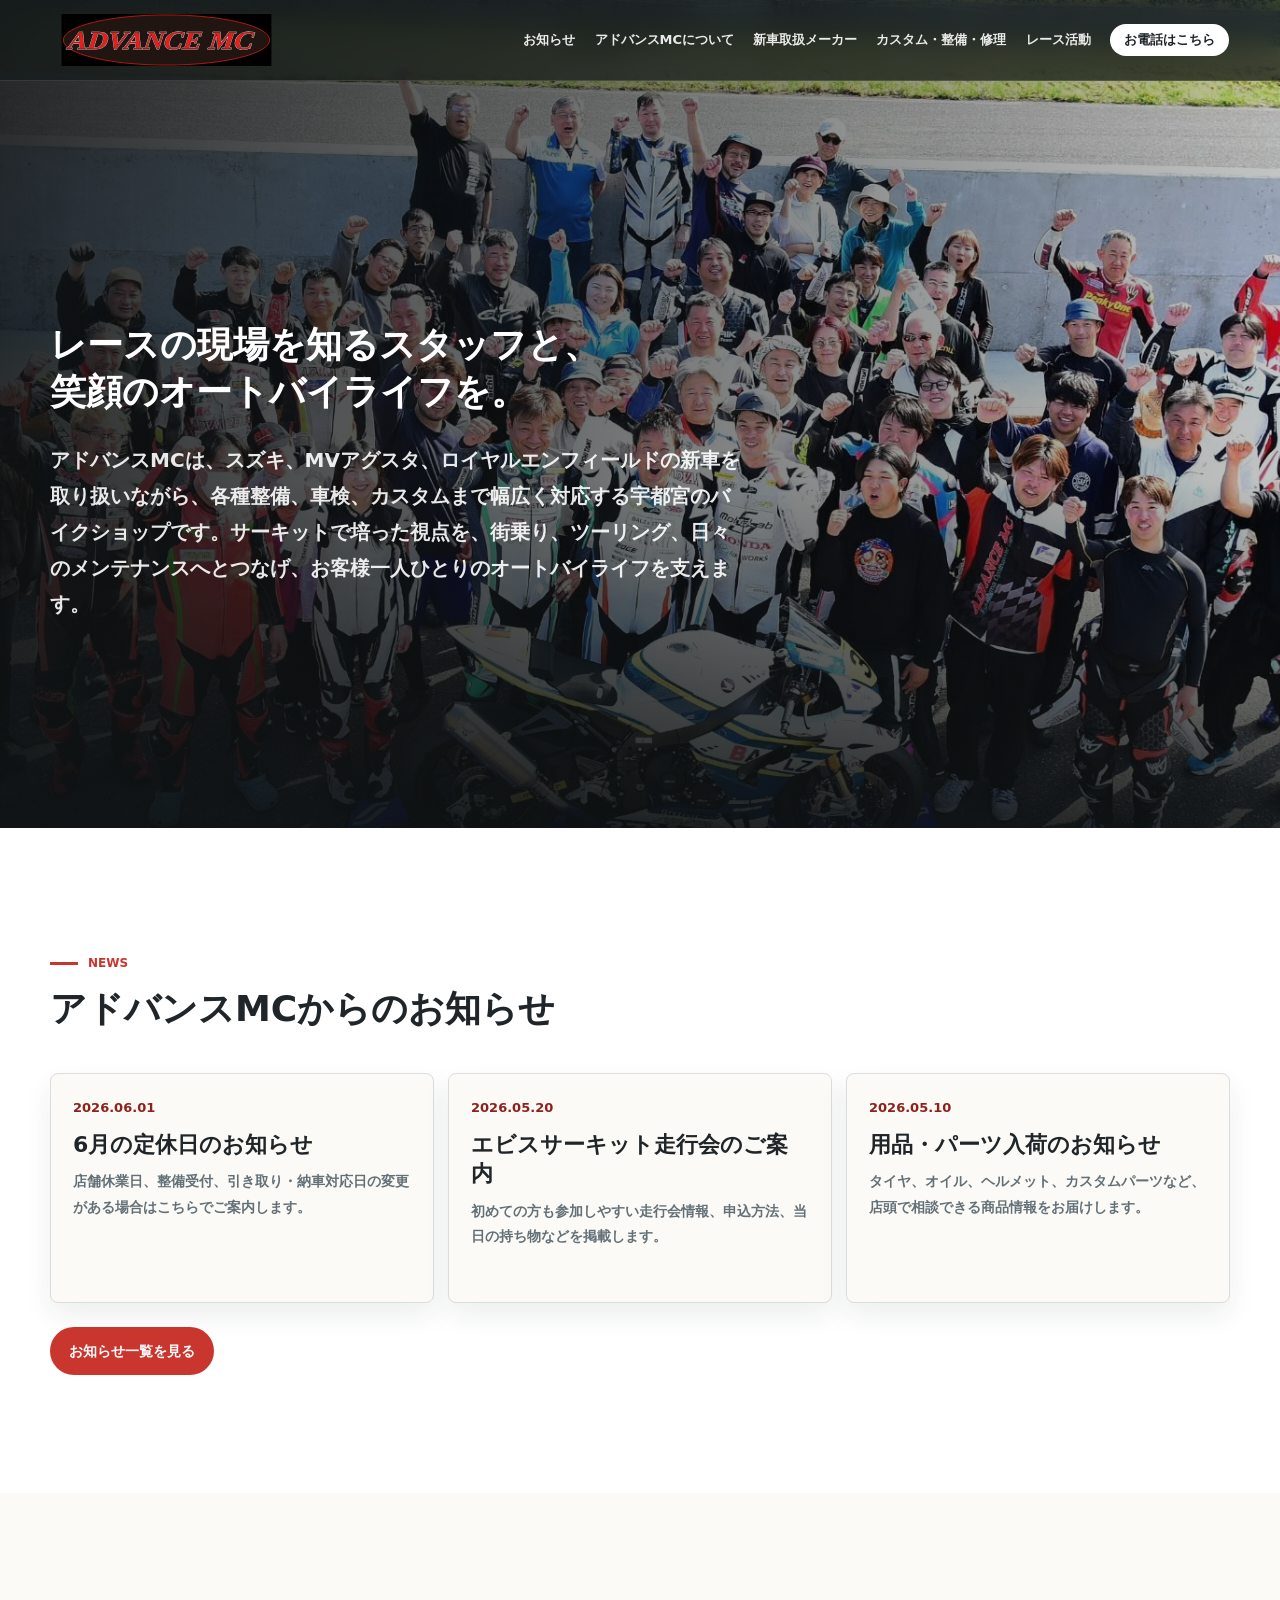
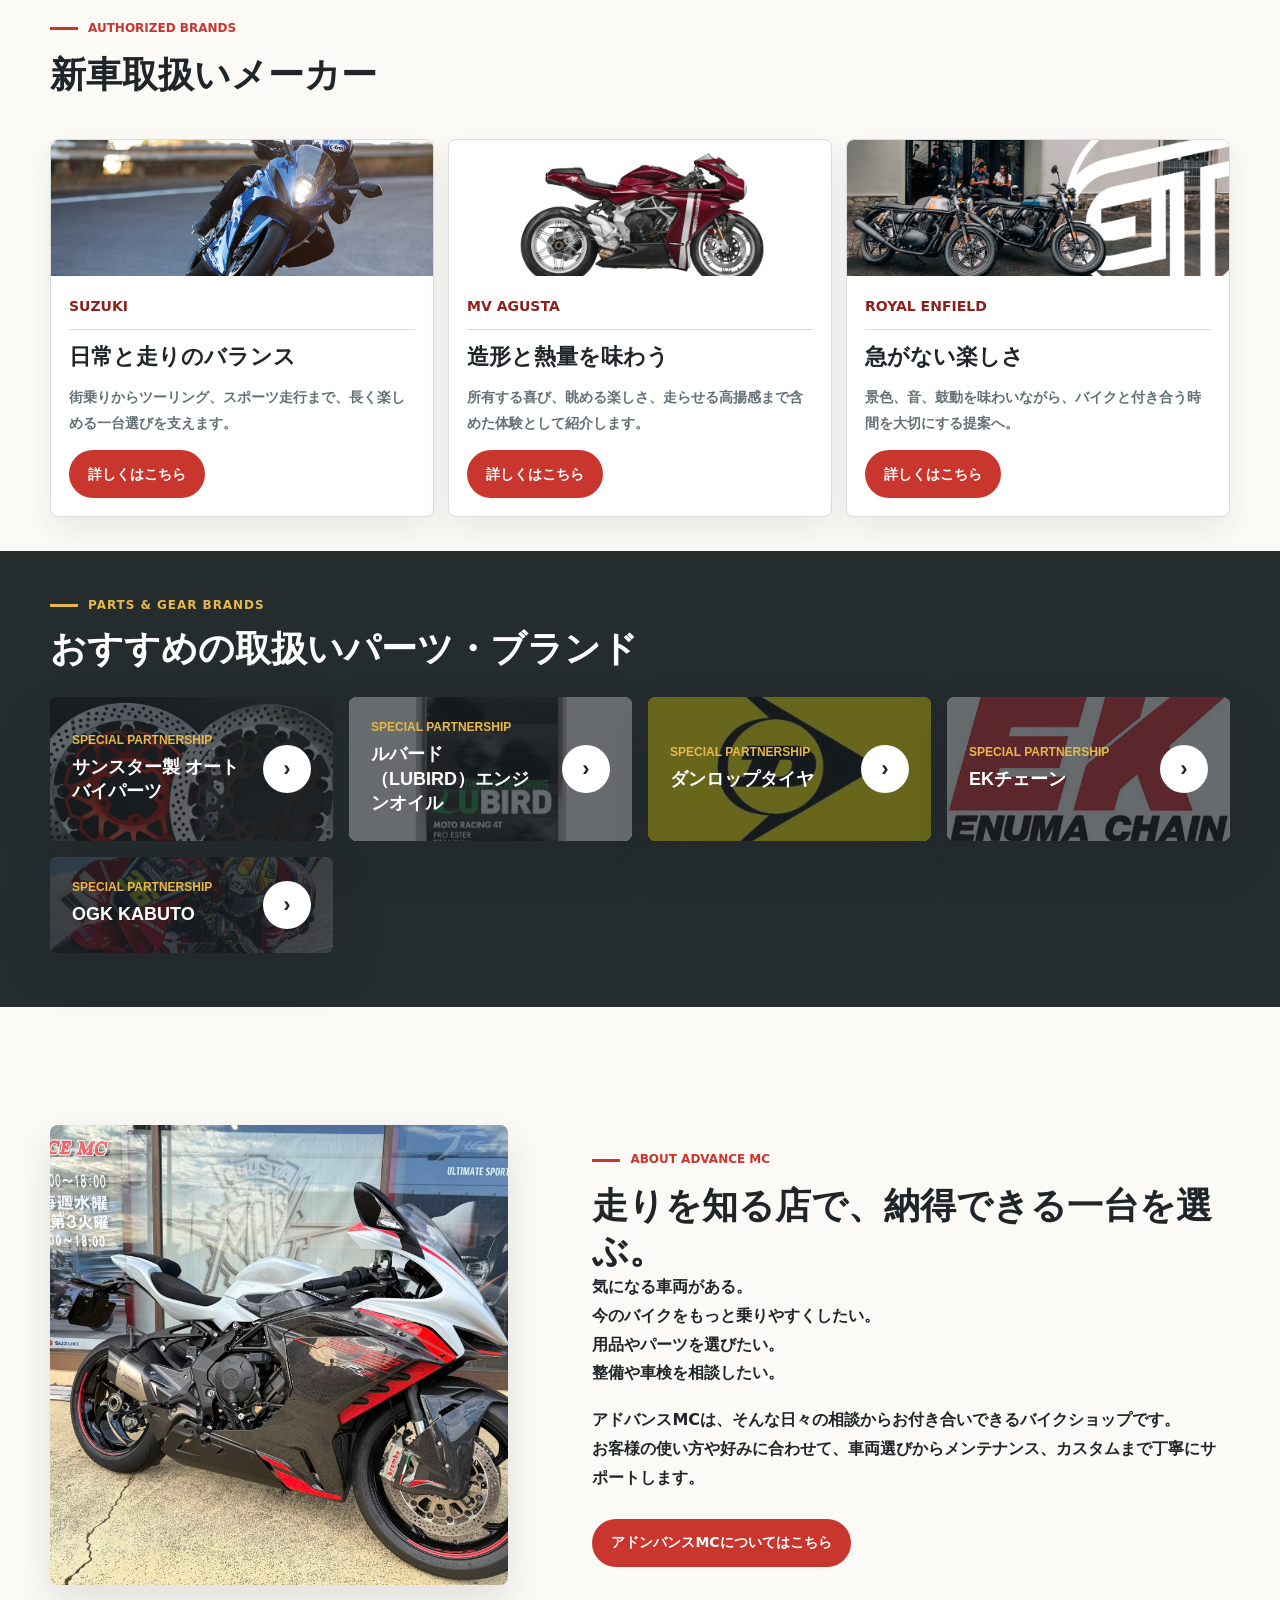
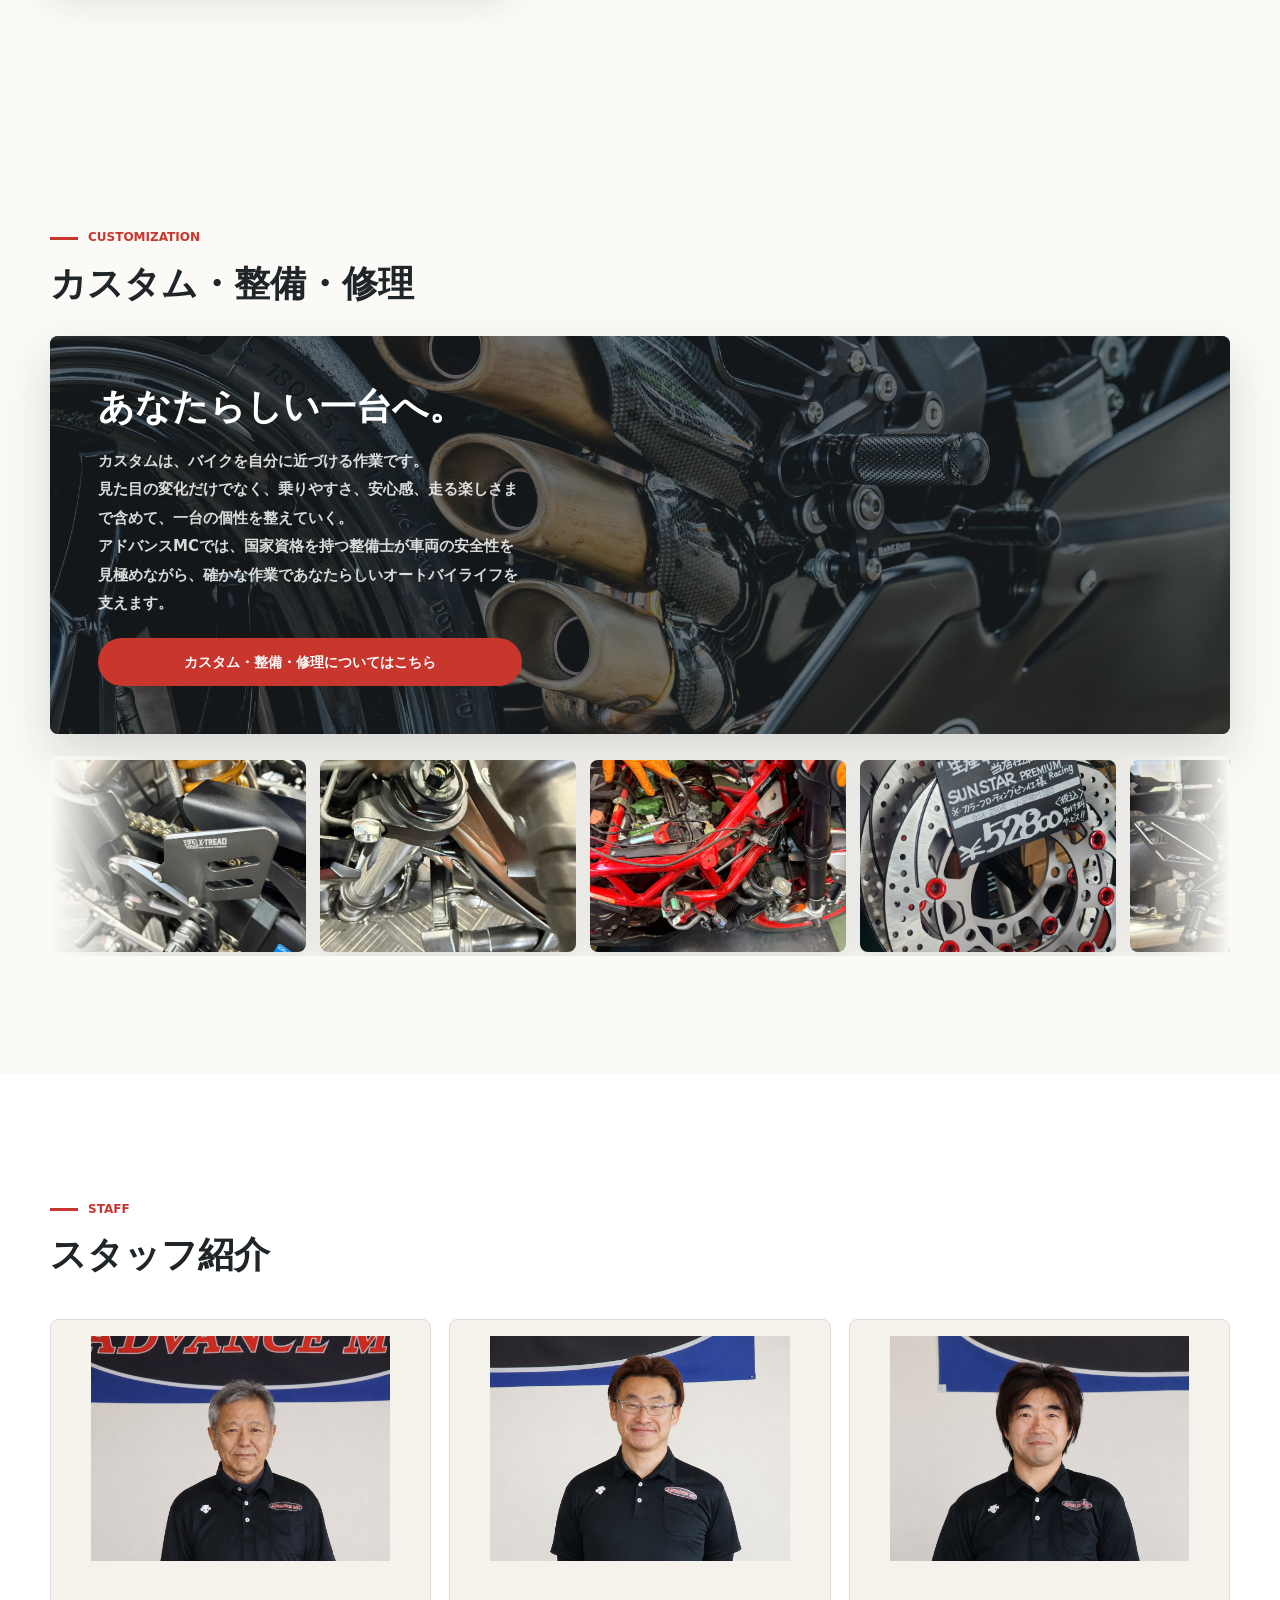
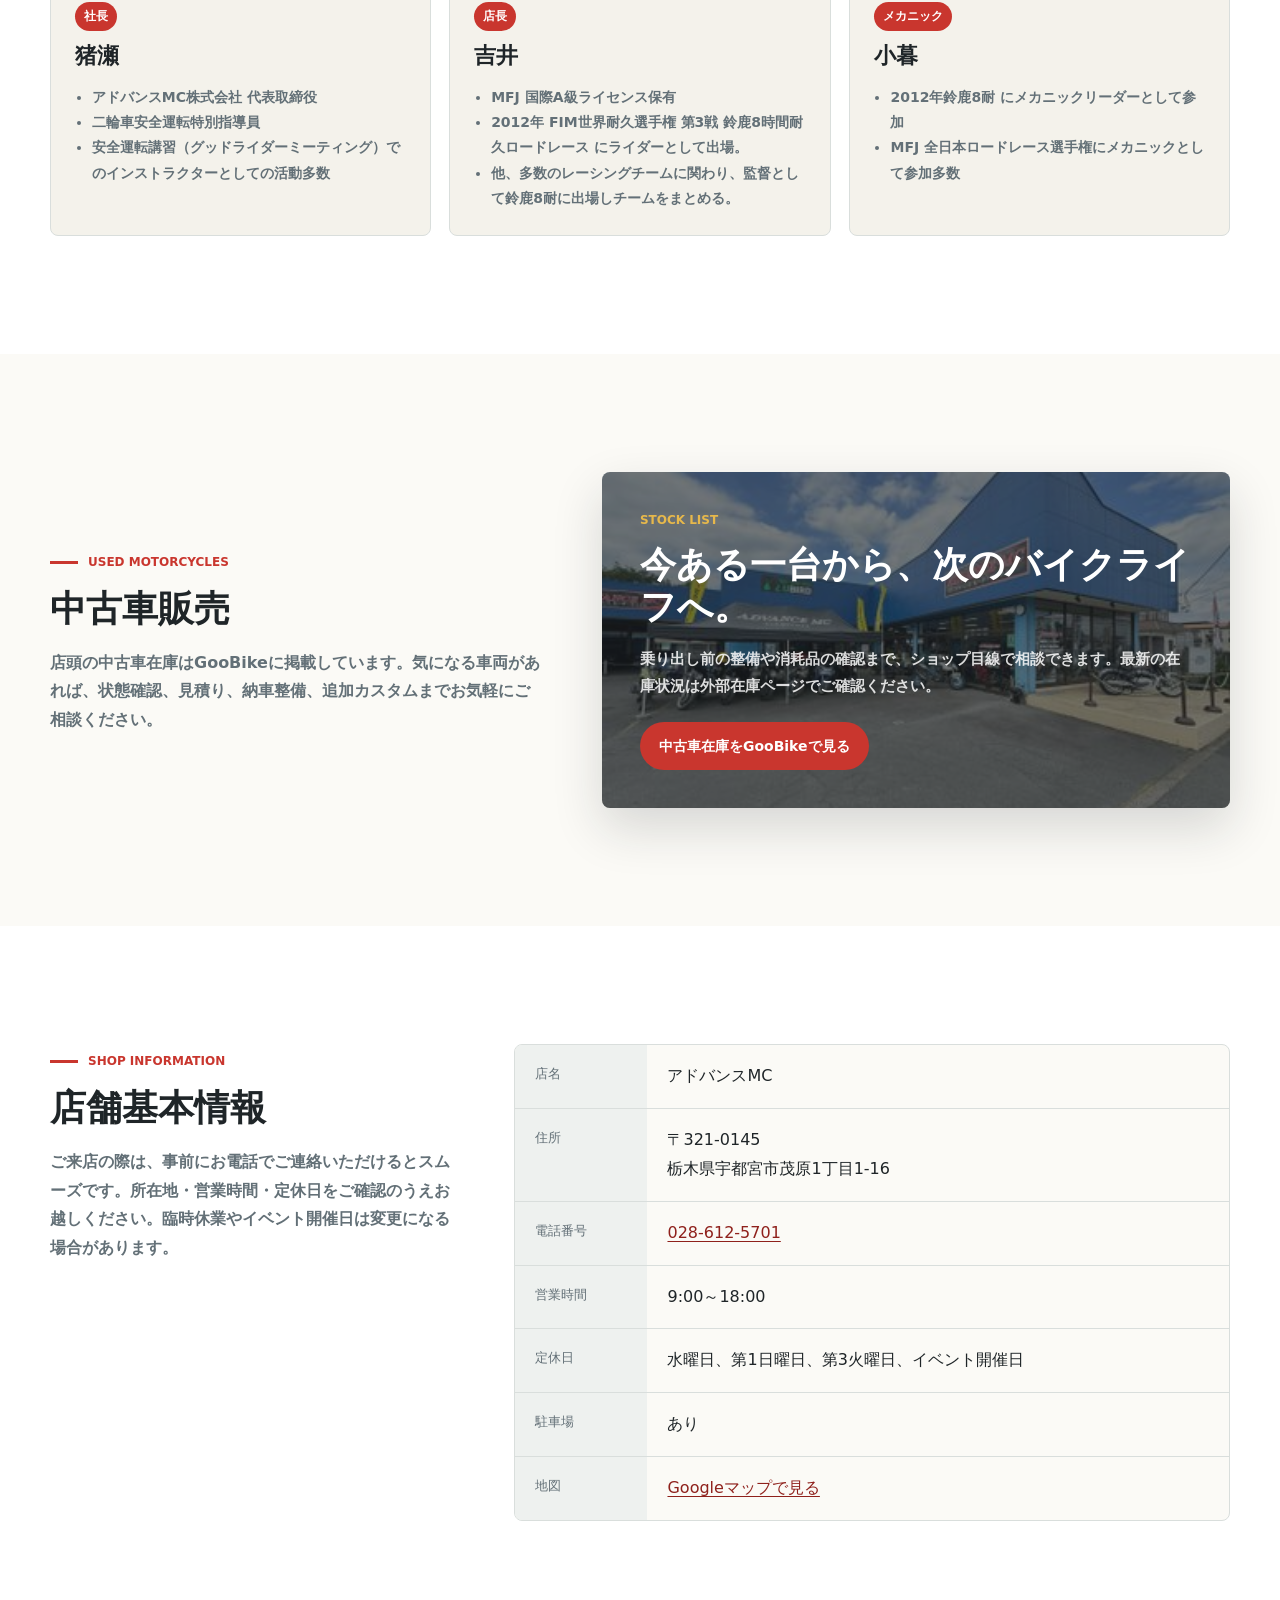
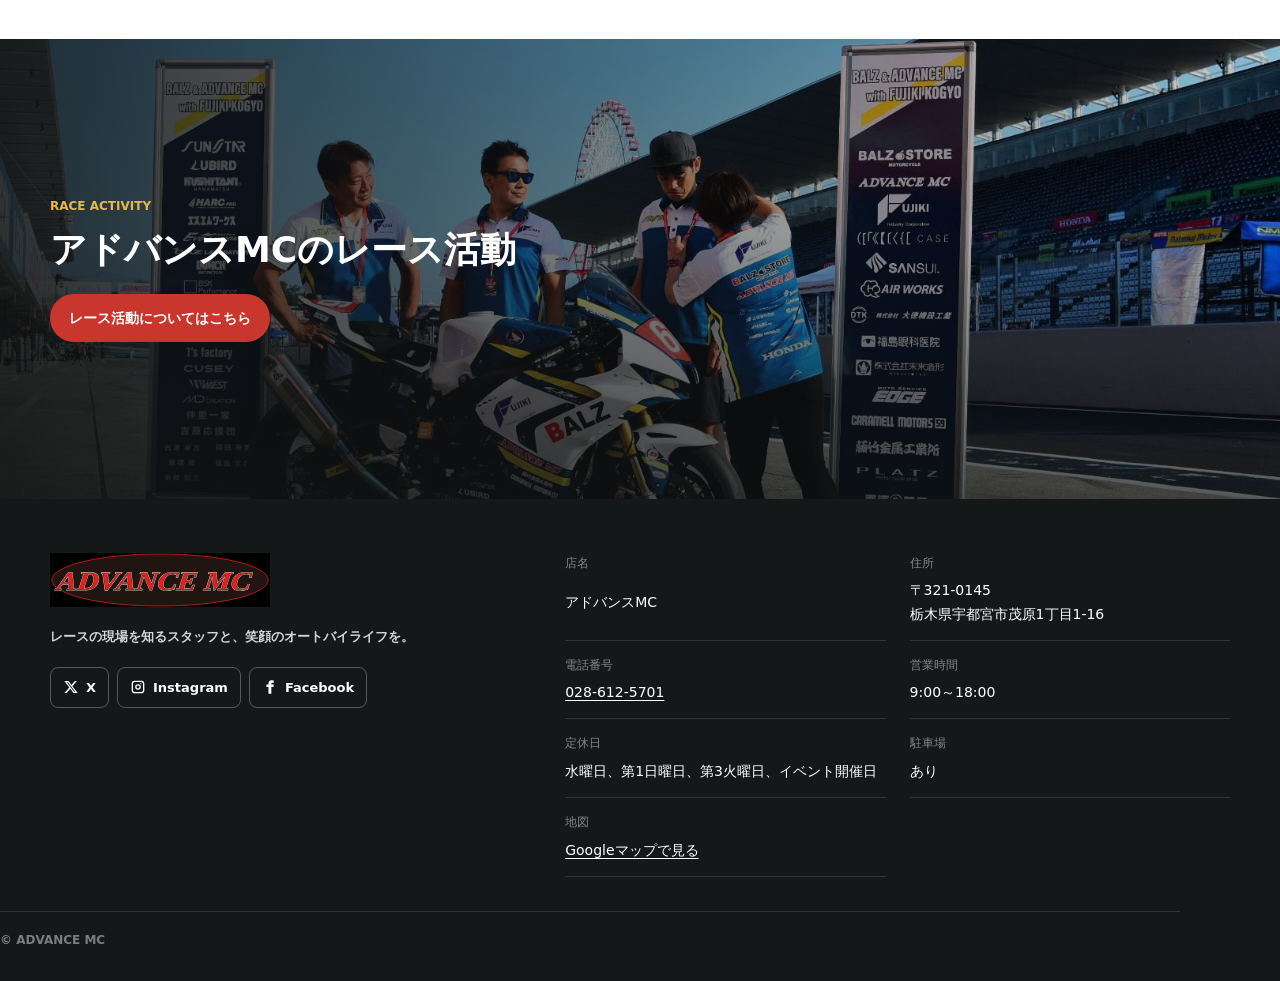
==== index.html @ 2b284400 "Link partner buttons to official sites" ====
<!doctype html>
<html lang="ja">
<head>
  <meta charset="utf-8">
  <meta name="viewport" content="width=device-width, initial-scale=1">
  <title>アドバンスMC | レースの現場を知るスタッフと、笑顔のオートバイライフを。</title>
  <meta name="description" content="栃木県宇都宮市のバイクショップ、アドバンスMCのトップページデザイン案。レース経験を日常のバイクライフへつなげる、相談しやすい地域のショップです。">
  <link rel="icon" href="data:image/svg+xml,%3Csvg xmlns='http://www.w3.org/2000/svg' viewBox='0 0 64 64'%3E%3Ccircle cx='32' cy='32' r='30' fill='%23c9362e'/%3E%3Ctext x='32' y='38' text-anchor='middle' font-family='Arial,sans-serif' font-size='18' font-weight='700' fill='white'%3EMC%3C/text%3E%3C/svg%3E">
  <link rel="stylesheet" href="assets/site.css">
</head>
<body>
  <header class="site-header">
    <a class="brand" href="#top" aria-label="アドバンスMC トップへ">
      <img class="brand-logo" src="assets/advance-mc-logo.svg" alt="ADVANCE MC">
    </a>
    <button class="menu-toggle" type="button" aria-expanded="false" aria-controls="site-nav" aria-label="メニューを開く">
      <span></span>
      <span></span>
      <span></span>
    </button>
    <nav class="nav" id="site-nav" aria-label="主要ナビゲーション">
      <a href="#news">お知らせ</a>
      <a href="#concept">アドバンスMCについて</a>
      <a href="#makers">新車取扱メーカー</a>
      <a href="#parts">カスタム・整備・修理</a>
      <a href="#race">レース活動</a>
      <a class="tel" href="tel:0286125701">お電話はこちら</a>
    </nav>
  </header>

  <main id="top">
    <section class="hero" aria-label="アドバンスMC メインビジュアル">
      <div class="hero-slideshow" aria-hidden="true">
        <img class="hero-slide is-active" src="assets/hero-slide-1.jpg" alt="">
        <img class="hero-slide" src="assets/hero-slide-2.jpg" alt="">
        <img class="hero-slide" src="assets/hero-slide-3.jpg" alt="">
        <img class="hero-slide" src="assets/hero-slide-4.jpg" alt="">
        <img class="hero-slide" src="assets/hero-slide-5.jpg" alt="">
      </div>
      <div class="hero-inner">
        <h1>レースの現場を知るスタッフと、<br>笑顔のオートバイライフを。</h1>
        <p class="hero-lead">
          アドバンスMCは、スズキ、MVアグスタ、ロイヤルエンフィールドの新車を取り扱いながら、各種整備、車検、カスタムまで幅広く対応する宇都宮のバイクショップです。サーキットで培った視点を、街乗り、ツーリング、日々のメンテナンスへとつなげ、お客様一人ひとりのオートバイライフを支えます。
        </p>
      </div>
    </section>

    <section class="news" id="news">
      <div class="wrap">
        <div class="section-head news-head">
          <div>
            <span class="section-label">NEWS</span>
            <h2>アドバンスMCからのお知らせ</h2>
          </div>
        </div>
        <div class="news-list" aria-label="最新のお知らせ">
          <article class="news-card">
            <time datetime="2026-06-01">2026.06.01</time>
            <h3><a href="news/closed-days-june.html">6月の定休日のお知らせ</a></h3>
            <p>店舗休業日、整備受付、引き取り・納車対応日の変更がある場合はこちらでご案内します。</p>
          </article>
          <article class="news-card">
            <time datetime="2026-05-20">2026.05.20</time>
            <h3><a href="news/ebisu-circuit-event.html">エビスサーキット走行会のご案内</a></h3>
            <p>初めての方も参加しやすい走行会情報、申込方法、当日の持ち物などを掲載します。</p>
          </article>
          <article class="news-card">
            <time datetime="2026-05-10">2026.05.10</time>
            <h3><a href="news/parts-arrival.html">用品・パーツ入荷のお知らせ</a></h3>
            <p>タイヤ、オイル、ヘルメット、カスタムパーツなど、店頭で相談できる商品情報をお届けします。</p>
          </article>
        </div>
        <a class="button news-link" href="news.html">お知らせ一覧を見る</a>
      </div>
    </section>

    <section class="makers" id="makers">
      <div class="wrap">
        <div class="section-head">
          <div>
            <span class="section-label">AUTHORIZED BRANDS</span>
            <h2>新車取扱いメーカー</h2>
          </div>
        </div>
        <div class="maker-grid">
          <article class="maker-card">
            <img src="assets/maker-suzuki.jpg" alt="SUZUKI GSX-8F">
            <div>
              <span class="maker-tag">SUZUKI</span>
              <h3>日常と走りのバランス</h3>
              <p>街乗りからツーリング、スポーツ走行まで、長く楽しめる一台選びを支えます。</p>
              <a class="button maker-link" href="suzuki.html">詳しくはこちら</a>
            </div>
          </article>
          <article class="maker-card">
            <img src="assets/maker-mv-agusta.png" alt="MV AGUSTA Superveloce">
            <div>
              <span class="maker-tag">MV AGUSTA</span>
              <h3>造形と熱量を味わう</h3>
              <p>所有する喜び、眺める楽しさ、走らせる高揚感まで含めた体験として紹介します。</p>
              <a class="button maker-link" href="mv-agusta.html">詳しくはこちら</a>
            </div>
          </article>
          <article class="maker-card">
            <img src="assets/maker-royal-enfield.jpg" alt="ROYAL ENFIELD Continental GT 650">
            <div>
              <span class="maker-tag">ROYAL ENFIELD</span>
              <h3>急がない楽しさ</h3>
              <p>景色、音、鼓動を味わいながら、バイクと付き合う時間を大切にする提案へ。</p>
              <a class="button maker-link" href="royal-enfield.html">詳しくはこちら</a>
            </div>
          </article>
        </div>
      </div>
    </section>

    <div class="partnership-link">
      <div class="partnership-head">
        <span>PARTS & GEAR BRANDS</span>
        <h2>おすすめの取扱いパーツ・ブランド</h2>
      </div>
      <div class="partnership-item">
        <button class="partnership-card is-sunstar" type="button" aria-expanded="false" aria-controls="partnership-sunstar">
          <div>
            <span>SPECIAL PARTNERSHIP</span>
            <strong>サンスター製 オートバイパーツ</strong>
          </div>
          <span class="partnership-arrow" aria-hidden="true">›</span>
        </button>
      </div>
      <div class="partnership-item">
        <button class="partnership-card is-lubird" type="button" aria-expanded="false" aria-controls="partnership-lubird">
          <div>
            <span>SPECIAL PARTNERSHIP</span>
            <strong>ルバード（LUBIRD）エンジンオイル</strong>
          </div>
          <span class="partnership-arrow" aria-hidden="true">›</span>
        </button>
      </div>
      <div class="partnership-item">
        <button class="partnership-card is-dunlop" type="button" aria-expanded="false" aria-controls="partnership-dunlop">
          <div>
            <span>SPECIAL PARTNERSHIP</span>
            <strong>ダンロップタイヤ</strong>
          </div>
          <span class="partnership-arrow" aria-hidden="true">›</span>
        </button>
      </div>
      <div class="partnership-item">
        <button class="partnership-card is-ek" type="button" aria-expanded="false" aria-controls="partnership-ek">
          <div>
            <span>SPECIAL PARTNERSHIP</span>
            <strong>EKチェーン</strong>
          </div>
          <span class="partnership-arrow" aria-hidden="true">›</span>
        </button>
      </div>
      <div class="partnership-item">
        <button class="partnership-card is-ogk" type="button" aria-expanded="false" aria-controls="partnership-ogk">
          <div>
            <span>SPECIAL PARTNERSHIP</span>
            <strong>OGK KABUTO</strong>
          </div>
          <span class="partnership-arrow" aria-hidden="true">›</span>
        </button>
      </div>
      <div class="partnership-detail" id="partnership-sunstar" hidden>
        <img src="assets/kunimi-sunstar-banner.jpg" alt="サンスター製ブレーキディスク">
        <div class="partnership-detail-body">
          <h3>制動まわりを、安心して楽しめる状態へ。</h3>
          <p>街乗りやツーリングでも、ブレーキのタッチや安心感は走る楽しさに直結します。車両や使い方に合わせて、サンスター製ブレーキディスクの販売・取付を提案します。</p>
          <p>純正交換だけでなく、使用環境、走行距離、パッドとの相性、今後のメンテナンス性まで確認しながら、無理のないアップデートとして案内します。</p>
          <a class="button partnership-detail-link" href="https://www.sunstar-kc.jp/" target="_blank" rel="noopener">ブランド公式サイトへ</a>
        </div>
      </div>
      <div class="partnership-detail" id="partnership-lubird" hidden>
        <img src="assets/lubird-engine-oil-banner.jpg" alt="ルバードエンジンオイル">
        <div class="partnership-detail-body">
          <h3>エンジンを守ることから、走る気持ちよさを考える。</h3>
          <p>日常の街乗りからスポーツ走行まで、使い方に合わせたオイル選びはバイクとの付き合い方を変えます。交換時期や走行環境も含めて相談できます。</p>
          <p>通勤、ツーリング、サーキット走行など、熱の入り方や回転域は人によって異なります。車両状態を見ながら、安心して続けられる交換サイクルも含めて提案します。</p>
          <a class="button partnership-detail-link" href="https://www.lubird.jp/" target="_blank" rel="noopener">ブランド公式サイトへ</a>
        </div>
      </div>
      <div class="partnership-detail" id="partnership-dunlop" hidden>
        <img src="assets/dunlop-tire-banner.jpg" alt="ダンロップ二輪タイヤ">
        <div class="partnership-detail-body">
          <h3>走り方に合わせて、タイヤの選択肢を広げる。</h3>
          <p>ツーリング、スポーツ走行、アドベンチャー、オフロードまで、タイヤは一台の性格を大きく左右します。走る場所とペースに合わせて選びます。</p>
          <p>グリップ、ライフ、雨天時の安心感、乗り心地のバランスを確認し、今の使い方に合う銘柄を一緒に絞り込みます。交換後の空気圧管理も含めて相談できます。</p>
          <a class="button partnership-detail-link" href="https://dunlop-motorcycletyres.com/" target="_blank" rel="noopener">ブランド公式サイトへ</a>
        </div>
      </div>
      <div class="partnership-detail" id="partnership-ek" hidden>
        <img src="assets/hero-slide-4.jpg" alt="ドライブチェーンと駆動まわりの整備提案">
        <div class="partnership-detail-body">
          <h3>駆動まわりを整えて、走りの気持ちよさを保つ。</h3>
          <p>チェーンはエンジンの力を後輪へ伝える大切な部品です。摩耗や張り、給油状態まで含めて確認し、車両や走り方に合うチェーン選びと交換を提案します。</p>
          <p>スプロケットの摩耗、清掃・給油の頻度、走行音や加減速時の違和感も確認しながら、駆動系全体で気持ちよく走れる状態を整えます。</p>
          <a class="button partnership-detail-link" href="https://www.enuma.co.jp/" target="_blank" rel="noopener">ブランド公式サイトへ</a>
        </div>
      </div>
      <div class="partnership-detail" id="partnership-ogk" hidden>
        <img src="assets/ogk-kabuto-slide.jpg" alt="ヘルメットとライディング用品の提案">
        <div class="partnership-detail-body">
          <h3>かぶり心地と安心感を、ライディングの土台に。</h3>
          <p>ヘルメットは安全性だけでなく、長時間の快適さや視界、空力も大切です。街乗りからスポーツ走行まで、使い方に合う選択を支えます。</p>
          <p>サイズ感、頬まわりのフィット、メガネやインカムとの相性など、実際の使い勝手も大切にしながら、無理なく使い続けられる一品を案内します。</p>
          <a class="button partnership-detail-link" href="https://www.ogkkabuto.co.jp/motorcycle/" target="_blank" rel="noopener">ブランド公式サイトへ</a>
        </div>
      </div>
    </div>

    <section class="story" id="concept">
      <div class="wrap story-grid">
        <div class="photo-stack" aria-label="店舗とスタッフの写真イメージ">
          <figure class="photo photo-large">
            <img src="assets/hero-slide-5.jpg" alt="アドバンスMCの店舗とオートバイ">
          </figure>
        </div>
        <div class="story-body">
          <span class="section-label">ABOUT ADVANCE MC</span>
          <h2>走りを知る店で、納得できる一台を選ぶ。</h2>
          <p>
            気になる車両がある。<br>
            今のバイクをもっと乗りやすくしたい。<br>
            用品やパーツを選びたい。<br>
            整備や車検を相談したい。
          </p>
          <p>
            アドバンスMCは、そんな日々の相談からお付き合いできるバイクショップです。<br>
            お客様の使い方や好みに合わせて、車両選びからメンテナンス、カスタムまで丁寧にサポートします。
          </p>
          <a class="button story-link" href="#concept">アドンバンスMCについてはこちら</a>
        </div>
      </div>
    </section>

    <section class="parts" id="parts">
      <div class="wrap">
        <div class="customization-head">
          <div>
            <span class="section-label">CUSTOMIZATION</span>
            <h2>カスタム・整備・修理</h2>
          </div>
        </div>
        <a class="custom-link-panel" href="#parts">
          <img src="assets/customization-main.jpg" alt="カスタム作業中のオートバイ">
          <div class="custom-link-content">
            <strong>あなたらしい一台へ。</strong>
            <p>
              カスタムは、バイクを自分に近づける作業です。<br>
              見た目の変化だけでなく、乗りやすさ、安心感、走る楽しさまで含めて、一台の個性を整えていく。<br>
              アドバンスMCでは、国家資格を持つ整備士が車両の安全性を見極めながら、確かな作業であなたらしいオートバイライフを支えます。
            </p>
            <span class="button custom-link-button">カスタム・整備・修理についてはこちら</span>
          </div>
        </a>
        <div class="custom-thumbnail-loop" aria-label="カスタムされたバイクのイメージ">
          <div class="custom-thumbnail-track">
            <img src="assets/custom-fb-1.jpg" alt="アドバンスMCのカスタムバイク写真">
            <img src="assets/custom-fb-2.jpg" alt="アドバンスMCのカスタムバイク写真">
            <img src="assets/custom-fb-3.jpg" alt="アドバンスMCのカスタムバイク写真">
            <img src="assets/custom-fb-4.jpg" alt="アドバンスMCのカスタムバイク写真">
            <img src="assets/custom-fb-5.jpg" alt="アドバンスMCのカスタムバイク写真">
            <img src="assets/custom-fb-6.jpg" alt="アドバンスMCのカスタムバイク写真">
            <img src="assets/custom-loop-1.jpg" alt="カスタムされたカフェレーサーの全体像">
            <img src="assets/custom-loop-2.jpg" alt="カスタムされたバイクのサイドビュー">
            <img src="assets/custom-loop-3.jpg" alt="クラシックなカスタムバイクの全体像">
            <img src="assets/custom-loop-4.jpg" alt="カフェレーサースタイルのバイク">
            <img src="assets/custom-loop-5.jpg" alt="カスタムバイクの横姿">
            <img src="assets/custom-loop-6.jpg" alt="レーサー仕様のクラシックバイク">
            <img src="assets/custom-fb-1.jpg" alt="" aria-hidden="true">
            <img src="assets/custom-fb-2.jpg" alt="" aria-hidden="true">
            <img src="assets/custom-fb-3.jpg" alt="" aria-hidden="true">
            <img src="assets/custom-fb-4.jpg" alt="" aria-hidden="true">
            <img src="assets/custom-fb-5.jpg" alt="" aria-hidden="true">
            <img src="assets/custom-fb-6.jpg" alt="" aria-hidden="true">
            <img src="assets/custom-loop-1.jpg" alt="" aria-hidden="true">
            <img src="assets/custom-loop-2.jpg" alt="" aria-hidden="true">
            <img src="assets/custom-loop-3.jpg" alt="" aria-hidden="true">
            <img src="assets/custom-loop-4.jpg" alt="" aria-hidden="true">
            <img src="assets/custom-loop-5.jpg" alt="" aria-hidden="true">
            <img src="assets/custom-loop-6.jpg" alt="" aria-hidden="true">
          </div>
        </div>
      </div>
    </section>

    <section class="staff" id="staff">
      <div class="wrap">
        <div class="section-head">
          <div>
            <span class="section-label">STAFF</span>
            <h2>スタッフ紹介</h2>
          </div>
        </div>
        <div class="staff-grid">
          <article class="staff-card">
            <figure class="staff-photo">
              <img src="assets/staff-inose.jpg?v=20260610" alt="社長 猪瀬の顔写真">
            </figure>
            <div class="staff-profile">
              <span class="staff-role">社長</span>
              <h3>猪瀬</h3>
              <ul>
                <li>アドバンスMC株式会社 代表取締役</li>
                <li>二輪車安全運転特別指導員</li>
                <li>安全運転講習（グッドライダーミーティング）でのインストラクターとしての活動多数</li>
              </ul>
            </div>
          </article>
          <article class="staff-card">
            <figure class="staff-photo">
              <img src="assets/staff-yoshii.jpg?v=20260610" alt="店長 吉井の顔写真">
            </figure>
            <div class="staff-profile">
              <span class="staff-role">店長</span>
              <h3>吉井</h3>
              <ul>
                <li>MFJ 国際A級ライセンス保有</li>
                <li>2012年 FIM世界耐久選手権 第3戦 鈴鹿8時間耐久ロードレース にライダーとして出場。</li>
                <li>他、多数のレーシングチームに関わり、監督として鈴鹿8耐に出場しチームをまとめる。</li>
              </ul>
            </div>
          </article>
          <article class="staff-card">
            <figure class="staff-photo">
              <img src="assets/staff-kogure.jpg?v=20260610" alt="メカニック 小暮の顔写真">
            </figure>
            <div class="staff-profile">
              <span class="staff-role">メカニック</span>
              <h3>小暮</h3>
              <ul>
                <li>2012年鈴鹿8耐 にメカニックリーダーとして参加</li>
                <li>MFJ 全日本ロードレース選手権にメカニックとして参加多数</li>
              </ul>
            </div>
          </article>
        </div>
      </div>
    </section>

    <section class="used-bikes" id="used-bikes">
      <div class="wrap used-bikes-layout">
        <div>
          <span class="section-label">USED MOTORCYCLES</span>
          <h2>中古車販売</h2>
          <p>
            店頭の中古車在庫はGooBikeに掲載しています。気になる車両があれば、状態確認、見積り、納車整備、追加カスタムまでお気軽にご相談ください。
          </p>
        </div>
        <a class="used-bikes-panel" href="https://www.goobike.com/shop/client_8400844/zaiko.html" target="_blank" rel="noopener">
          <span>STOCK LIST</span>
          <strong>今ある一台から、次のバイクライフへ。</strong>
          <p>
            乗り出し前の整備や消耗品の確認まで、ショップ目線で相談できます。最新の在庫状況は外部在庫ページでご確認ください。
          </p>
          <span class="button used-bikes-link">中古車在庫をGooBikeで見る</span>
        </a>
      </div>
    </section>

    <section class="shop-info" id="shop-info">
      <div class="wrap shop-info-layout">
        <div>
          <span class="section-label">SHOP INFORMATION</span>
          <h2>店舗基本情報</h2>
          <p class="info-lead">
            ご来店の際は、事前にお電話でご連絡いただけるとスムーズです。所在地・営業時間・定休日をご確認のうえお越しください。臨時休業やイベント開催日は変更になる場合があります。
          </p>
        </div>
        <div>
          <dl class="info-table">
            <div class="info-row">
              <dt>店名</dt>
              <dd>アドバンスMC</dd>
            </div>
            <div class="info-row">
              <dt>住所</dt>
              <dd>〒321-0145<br>栃木県宇都宮市茂原1丁目1-16</dd>
            </div>
            <div class="info-row">
              <dt>電話番号</dt>
              <dd><a href="tel:0286125701">028-612-5701</a></dd>
            </div>
            <div class="info-row">
              <dt>営業時間</dt>
              <dd>9:00～18:00</dd>
            </div>
            <div class="info-row">
              <dt>定休日</dt>
              <dd>水曜日、第1日曜日、第3火曜日、イベント開催日</dd>
            </div>
            <div class="info-row">
              <dt>駐車場</dt>
              <dd>あり</dd>
            </div>
            <div class="info-row">
              <dt>地図</dt>
              <dd><a href="https://www.google.com/maps/search/?api=1&query=36.4797133017,139.871395081" target="_blank" rel="noopener">Googleマップで見る</a></dd>
            </div>
          </dl>
        </div>
      </div>
    </section>

    <section class="race-activity" id="race" aria-label="アドバンスMCのレース活動">
      <a class="race-activity-band" href="#race">
        <img src="assets/race-activity-main.jpg" alt="アドバンスMCのレース活動">
        <span>RACE ACTIVITY</span>
        <strong>アドバンスMCのレース活動</strong>
        <span class="button race-activity-link">レース活動についてはこちら</span>
      </a>
    </section>

    <footer class="site-footer">
      <div class="wrap footer-inner">
        <div>
          <img class="footer-logo" src="assets/advance-mc-logo.svg" alt="ADVANCE MC">
          <p class="footer-copy">
            レースの現場を知るスタッフと、笑顔のオートバイライフを。
          </p>
          <div class="footer-social" aria-label="SNSリンク">
            <a href="https://x.com/advancemc4ce?lang=ja" target="_blank" rel="noopener">
              <svg aria-hidden="true" viewBox="0 0 24 24">
                <path d="M17.8 3h3.1l-6.8 7.8L22 21h-6.2l-4.9-6.4L5.3 21H2.2l7.3-8.4L2 3h6.3l4.4 5.9L17.8 3Zm-1.1 16.2h1.7L7.4 4.7H5.6l11.1 14.5Z"/>
              </svg>
              X
            </a>
            <a href="https://www.instagram.com/advance_mc/" target="_blank" rel="noopener">
              <svg aria-hidden="true" viewBox="0 0 24 24">
                <path d="M7.2 2.5h9.6a4.7 4.7 0 0 1 4.7 4.7v9.6a4.7 4.7 0 0 1-4.7 4.7H7.2a4.7 4.7 0 0 1-4.7-4.7V7.2a4.7 4.7 0 0 1 4.7-4.7Zm0 2A2.7 2.7 0 0 0 4.5 7.2v9.6a2.7 2.7 0 0 0 2.7 2.7h9.6a2.7 2.7 0 0 0 2.7-2.7V7.2a2.7 2.7 0 0 0-2.7-2.7H7.2Zm4.8 3.3a4.2 4.2 0 1 1 0 8.4 4.2 4.2 0 0 1 0-8.4Zm0 2a2.2 2.2 0 1 0 0 4.4 2.2 2.2 0 0 0 0-4.4Zm5.2-2.6a1 1 0 1 1-2 0 1 1 0 0 1 2 0Z"/>
              </svg>
              Instagram
            </a>
            <a href="https://www.facebook.com/advancemc?locale=ja_JP" target="_blank" rel="noopener">
              <svg aria-hidden="true" viewBox="0 0 24 24">
                <path d="M14 8.1V6.6c0-.7.5-.9 1-.9h2.6V2.2L14.5 2c-3.1 0-4.8 1.9-4.8 5v1.1H6.6v3.9h3.1V22H14v-10h3.2l.5-3.9H14Z"/>
              </svg>
              Facebook
            </a>
          </div>
        </div>
        <dl class="footer-info">
          <div>
            <dt>店名</dt>
            <dd>アドバンスMC</dd>
          </div>
          <div>
            <dt>住所</dt>
            <dd>〒321-0145<br>栃木県宇都宮市茂原1丁目1-16</dd>
          </div>
          <div>
            <dt>電話番号</dt>
            <dd><a href="tel:0286125701">028-612-5701</a></dd>
          </div>
          <div>
            <dt>営業時間</dt>
            <dd>9:00～18:00</dd>
          </div>
          <div>
            <dt>定休日</dt>
            <dd>水曜日、第1日曜日、第3火曜日、イベント開催日</dd>
          </div>
          <div>
            <dt>駐車場</dt>
            <dd>あり</dd>
          </div>
          <div>
            <dt>地図</dt>
            <dd><a href="https://www.google.com/maps/search/?api=1&query=36.4797133017,139.871395081" target="_blank" rel="noopener">Googleマップで見る</a></dd>
          </div>
        </dl>
      </div>
      <p class="wrap copyright">© ADVANCE MC</p>
    </footer>
  </main>

  <script src="assets/site.js"></script>
</body>
</html>
---- assets/site.css ----
:root {
  --ink: #1f2528;
  --muted: #637077;
  --line: #d9dedc;
  --paper: #fbfaf6;
  --white: #fff;
  --red: #c9362e;
  --red-dark: #8f211c;
  --green: #2f6f65;
  --yellow: #e7b84b;
  --blue: #2e5e8c;
  --shadow: 0 20px 50px rgba(26, 34, 37, .16);
  --radius: 8px;
  font-family: "Hiragino Sans", "Yu Gothic", "YuGothic", "Noto Sans JP", system-ui, sans-serif;
  color: var(--ink);
  background: var(--paper);
}

* {
  box-sizing: border-box;
}

body {
  margin: 0;
  color: var(--ink);
  background: var(--paper);
  line-height: 1.8;
}

img {
  display: block;
  width: 100%;
  height: auto;
}

a {
  color: inherit;
  text-decoration: none;
}

.site-header {
  position: fixed;
  z-index: 20;
  top: 0;
  left: 0;
  right: 0;
  display: flex;
  align-items: center;
  justify-content: space-between;
  gap: 28px;
  min-height: 72px;
  padding: 14px clamp(18px, 4vw, 54px);
  color: var(--white);
  background: rgba(22, 27, 28, .72);
  backdrop-filter: blur(14px);
  border-bottom: 1px solid rgba(255, 255, 255, .12);
}

.brand {
  display: flex;
  align-items: center;
  font-weight: 800;
  letter-spacing: 0;
  white-space: nowrap;
}

.brand-logo {
  width: clamp(172px, 18vw, 260px);
  height: auto;
  max-height: 52px;
  object-fit: contain;
}

.menu-toggle {
  display: none;
  position: relative;
  width: 44px;
  height: 44px;
  padding: 0;
  color: var(--white);
  background: rgba(255, 255, 255, .12);
  border: 1px solid rgba(255, 255, 255, .24);
  border-radius: 50%;
}

.menu-toggle span {
  position: absolute;
  left: 12px;
  width: 18px;
  height: 2px;
  background: currentColor;
  border-radius: 999px;
  transition: transform .24s ease, opacity .2s ease, top .24s ease;
}

.menu-toggle span:nth-child(1) {
  top: 14px;
}

.menu-toggle span:nth-child(2) {
  top: 21px;
}

.menu-toggle span:nth-child(3) {
  top: 28px;
}

.nav {
  display: flex;
  align-items: center;
  justify-content: flex-end;
  gap: clamp(10px, 1.5vw, 24px);
  font-size: 13px;
  font-weight: 700;
  color: rgba(255, 255, 255, .9);
}

.nav .tel {
  padding: 8px 14px;
  color: var(--ink);
  background: var(--white);
  border-radius: 999px;
  line-height: 1.2;
}

.hero {
  position: relative;
  min-height: 92vh;
  display: grid;
  align-items: end;
  overflow: hidden;
  color: var(--white);
  background: #1b2022;
}

.hero::before {
  content: "";
  position: absolute;
  inset: 0;
  background:
    linear-gradient(90deg, rgba(15, 18, 19, .88) 0%, rgba(15, 18, 19, .58) 46%, rgba(15, 18, 19, .22) 100%),
    linear-gradient(0deg, rgba(15, 18, 19, .84) 0%, rgba(15, 18, 19, .04) 42%);
  z-index: 1;
}

.hero-slideshow {
  position: absolute;
  inset: 0;
}

.hero-slide {
  position: absolute;
  inset: 0;
  width: 100%;
  height: 100%;
  object-fit: cover;
  object-position: center 34%;
  filter: saturate(.96) contrast(1.03);
  opacity: 0;
  transform: scale(1.02);
  transition: opacity 1.2s ease, transform 7s ease;
}

.hero-slide:nth-child(2) {
  object-position: center 25%;
}

.hero-slide:nth-child(3) {
  object-position: center center;
}

.hero-slide:nth-child(4) {
  object-position: center center;
}

.hero-slide:nth-child(5) {
  object-position: center center;
}

.hero-slide.is-active {
  opacity: 1;
  transform: scale(1.05);
}

.hero-inner {
  position: relative;
  z-index: 2;
  width: min(1180px, calc(100% - 36px));
  margin: 0 auto;
  padding: 124px 0 88px;
}

h1 {
  max-width: 820px;
  margin: 0;
  font-size: 36px;
  line-height: 1.32;
  letter-spacing: 0;
  font-weight: 900;
}

.keep {
  white-space: nowrap;
}

.hero-lead {
  max-width: 690px;
  margin: 26px 0 0;
  color: rgba(255, 255, 255, .9);
  font-size: clamp(16px, 2vw, 20px);
  font-weight: 600;
}

.button {
  display: inline-flex;
  align-items: center;
  justify-content: center;
  min-height: 48px;
  padding: 12px 18px;
  border-radius: 999px;
  border: 1px solid transparent;
  font-size: 14px;
  font-weight: 800;
  line-height: 1.3;
}

.button-primary {
  color: var(--white);
  background: var(--red);
  box-shadow: 0 12px 28px rgba(159, 38, 31, .35);
}

.button-secondary {
  color: var(--white);
  border-color: rgba(255, 255, 255, .55);
  background: rgba(255, 255, 255, .08);
}

.partnership-link {
  position: relative;
  z-index: 4;
  display: grid;
  grid-template-columns: repeat(auto-fit, minmax(230px, 1fr));
  gap: 16px;
  width: 100%;
  margin: 0;
  padding: 44px max(18px, calc((100% - 1180px) / 2)) 54px;
  background: #252c2e;
}

.partnership-head {
  grid-column: 1 / -1;
  display: grid;
  gap: 10px;
  margin-bottom: 10px;
  color: var(--white);
}

.partnership-head span {
  display: inline-flex;
  align-items: center;
  gap: 10px;
  color: var(--yellow);
  font-size: 12px;
  font-weight: 900;
  letter-spacing: .08em;
}

.partnership-head span::before {
  content: "";
  width: 28px;
  height: 3px;
  background: currentColor;
}

.partnership-head h2 {
  margin: 0;
  color: var(--white);
}

.partnership-item {
  display: contents;
}

.partnership-card {
  position: relative;
  overflow: hidden;
  display: grid;
  grid-template-columns: minmax(0, 1fr) auto;
  gap: 18px;
  align-items: center;
  padding: 22px;
  color: var(--white);
  background: #1f2528 center / cover no-repeat;
  border-radius: var(--radius);
  box-shadow: var(--shadow);
  border: 0;
  text-align: left;
  cursor: pointer;
  transition: transform .25s ease, box-shadow .25s ease;
}

.partnership-card::before {
  position: absolute;
  z-index: 0;
  inset: 0;
  content: "";
  background: rgba(31, 37, 40, .68);
}

.partnership-card:hover {
  transform: translateY(-2px);
}

.partnership-card > * {
  position: relative;
  z-index: 1;
}

.partnership-card.is-sunstar {
  background-image: url("kunimi-sunstar-banner.jpg");
  background-position: center;
}

.partnership-card.is-lubird {
  background-image: url("lubird-engine-oil-banner.jpg");
  background-position: right center;
}

.partnership-card.is-dunlop {
  background-image: url("dunlop-tire-banner.jpg");
  background-position: right center;
}

.partnership-card.is-ogk {
  background-image: url("ogk-kabuto-slide.jpg");
  background-position: center;
}

.partnership-card.is-ek {
  background-image: url("ek-logo.jpg");
  background-position: center;
}

.partnership-card span {
  display: inline-flex;
  margin-bottom: 8px;
  color: var(--yellow);
  font-size: 12px;
  font-weight: 900;
}

.partnership-card strong {
  display: block;
  margin-bottom: 4px;
  font-size: 18px;
  line-height: 1.35;
}

.partnership-card .partnership-arrow {
  display: grid;
  place-items: center;
  width: 48px;
  height: 48px;
  margin-bottom: 0;
  color: var(--ink);
  background: var(--white);
  border-radius: 50%;
  font-size: 22px;
  font-weight: 900;
  line-height: 1;
  transition: transform .28s ease;
}

.partnership-card[aria-expanded="true"] .partnership-arrow {
  transform: rotate(90deg);
}

.partnership-detail {
  grid-column: 1 / -1;
  overflow: hidden;
  display: grid;
  grid-template-columns: minmax(260px, .46fr) minmax(0, 1fr);
  align-items: stretch;
  max-height: 0;
  opacity: 0;
  transform: translateY(-8px);
  color: var(--ink);
  background: var(--white);
  border-radius: var(--radius);
  box-shadow: 0 12px 28px rgba(0, 0, 0, .16);
  transition:
    max-height .36s ease,
    opacity .26s ease,
    transform .36s ease;
  will-change: max-height, opacity, transform;
}

.partnership-detail.is-open {
  opacity: 1;
  transform: translateY(0);
}

.partnership-detail[hidden] {
  display: none;
}

.partnership-detail img {
  height: 100%;
  min-height: 280px;
  object-fit: cover;
}

.partnership-detail-body {
  display: grid;
  gap: 12px;
  align-content: center;
  padding: clamp(24px, 4vw, 44px);
}

.partnership-detail-body h3 {
  margin-bottom: 0;
  font-size: clamp(20px, 2.4vw, 30px);
  line-height: 1.35;
}

.partnership-detail-body p {
  margin: 0;
  color: var(--muted);
  font-size: 14px;
  font-weight: 700;
  line-height: 1.9;
}

.partnership-detail-link {
  width: fit-content;
  margin-top: 6px;
  color: var(--white);
  background: var(--red);
}

main {
  overflow: hidden;
}

section {
  padding: clamp(72px, 10vw, 118px) 0;
}

.wrap {
  width: min(1180px, calc(100% - 36px));
  margin: 0 auto;
}

.section-head {
  display: grid;
  grid-template-columns: minmax(0, .95fr) minmax(280px, .75fr);
  gap: clamp(28px, 6vw, 74px);
  align-items: end;
  margin-bottom: 42px;
}

.section-label {
  display: inline-flex;
  align-items: center;
  gap: 10px;
  margin-bottom: 12px;
  color: var(--red);
  font-size: 12px;
  font-weight: 900;
}

.section-label::before {
  content: "";
  width: 28px;
  height: 3px;
  background: currentColor;
}

h2 {
  margin: 0;
  font-size: 36px;
  line-height: 1.25;
  letter-spacing: 0;
}

.section-copy {
  margin: 0;
  color: var(--muted);
  font-size: 15px;
  font-weight: 600;
}

.story {
  background: var(--paper);
}

.news {
  background: var(--white);
}

.news-head {
  align-items: start;
}

.news-list {
  display: grid;
  grid-template-columns: repeat(3, minmax(0, 1fr));
  gap: 14px;
}

.news-card {
  display: grid;
  align-content: start;
  gap: 10px;
  min-height: 230px;
  padding: 22px;
  background: var(--paper);
  border: 1px solid var(--line);
  border-radius: var(--radius);
  box-shadow: 0 12px 28px rgba(26, 34, 37, .08);
}

.news-card time {
  color: var(--red-dark);
  font-size: 13px;
  font-weight: 900;
}

.news-card h3 {
  margin-bottom: 0;
}

.news-card h3 a {
  text-decoration: underline;
  text-decoration-color: transparent;
  text-underline-offset: 4px;
  transition: color .2s ease, text-decoration-color .2s ease;
}

.news-card h3 a:hover {
  color: var(--red-dark);
  text-decoration-color: currentColor;
}

.news-card p {
  margin: 0;
  color: var(--muted);
  font-size: 14px;
  font-weight: 600;
}

.news-link {
  margin-top: 24px;
  color: var(--white);
  background: var(--red);
}

.story-grid {
  display: grid;
  grid-template-columns: minmax(0, .82fr) minmax(0, 1.18fr);
  gap: clamp(26px, 5vw, 62px);
  align-items: center;
}

.photo-stack {
  min-height: 460px;
}

.photo {
  position: relative;
  overflow: hidden;
  margin: 0;
  height: 100%;
  border-radius: var(--radius);
  background: #d7d5ce;
  box-shadow: 0 16px 36px rgba(26, 34, 37, .12);
}

.photo img {
  position: absolute;
  inset: 0;
  display: block;
  width: 100%;
  height: 100%;
  object-fit: cover;
}

.photo-large {
  min-height: 460px;
}

.story-body {
  padding-left: clamp(0px, 3vw, 22px);
}

.story-body p {
  margin: 0 0 18px;
  font-weight: 600;
}

.story-link {
  margin-top: 8px;
  color: var(--white);
  background: var(--red);
}

h3 {
  margin: 0 0 14px;
  font-size: 22px;
  line-height: 1.35;
  letter-spacing: 0;
}

.staff-card p,
.staff-card ul,
.maker-card p {
  margin: 0;
  color: var(--muted);
  font-size: 14px;
  font-weight: 600;
}

.staff {
  background: var(--white);
}

.staff-grid {
  display: grid;
  grid-template-columns: repeat(3, minmax(0, 1fr));
  gap: 18px;
}

.staff-card {
  overflow: hidden;
  border-radius: var(--radius);
  background: #f4f2eb;
  border: 1px solid var(--line);
}

.staff-photo {
  aspect-ratio: 4 / 3;
  background: #d6d2ca;
}

.staff-photo img {
  width: 100%;
  height: 100%;
  object-fit: cover;
  object-position: center;
}

.staff-profile {
  padding: 24px;
}

.staff-card ul {
  padding-left: 1.2em;
}

.staff-role {
  display: inline-flex;
  margin-bottom: 10px;
  padding: 4px 9px;
  color: var(--white);
  background: var(--red);
  border-radius: 999px;
  font-size: 12px;
  font-weight: 900;
}

.used-bikes {
  background: var(--paper);
}

.used-bikes-layout {
  display: grid;
  grid-template-columns: minmax(0, .78fr) minmax(320px, 1fr);
  gap: clamp(26px, 5vw, 62px);
  align-items: stretch;
}

.used-bikes-layout > div {
  align-self: center;
}

.used-bikes-layout p {
  margin: 18px 0 0;
  color: var(--muted);
  font-weight: 700;
}

.used-bikes-panel {
  position: relative;
  overflow: hidden;
  display: grid;
  align-content: end;
  min-height: 310px;
  padding: clamp(24px, 4vw, 38px);
  color: var(--white);
  background: #1f2528 url("used-bike-stock.jpg") center / cover no-repeat;
  border-radius: var(--radius);
  box-shadow: var(--shadow);
}

.used-bikes-panel::before {
  position: absolute;
  z-index: 0;
  inset: 0;
  content: "";
  background: rgba(31, 37, 40, .62);
}

.used-bikes-panel > * {
  position: relative;
  z-index: 1;
}

.used-bikes-panel > span:not(.button) {
  margin-bottom: 12px;
  color: var(--yellow);
  font-size: 12px;
  font-weight: 900;
}

.used-bikes-panel strong {
  display: block;
  max-width: 560px;
  font-size: 36px;
  line-height: 1.18;
  font-weight: 900;
}

.used-bikes-panel p {
  max-width: 610px;
  margin: 18px 0 0;
  color: rgba(255, 255, 255, .84);
  font-size: 15px;
  font-weight: 700;
}

.used-bikes-link {
  width: fit-content;
  margin-top: 22px;
  color: var(--white);
  background: var(--red);
}

.makers {
  padding-bottom: 34px;
  background: var(--paper);
  color: var(--ink);
}

.makers .section-copy {
  color: var(--muted);
}

.maker-grid {
  display: grid;
  grid-template-columns: repeat(3, minmax(0, 1fr));
  gap: 14px;
}

.maker-card {
  min-height: 250px;
  overflow: hidden;
  background: var(--white);
  border: 1px solid var(--line);
  border-radius: var(--radius);
  box-shadow: 0 12px 28px rgba(26, 34, 37, .08);
}

.maker-card img {
  height: 136px;
  object-fit: cover;
}

.maker-card div {
  padding: 18px;
}

.maker-card p {
  color: var(--muted);
}

.maker-link {
  margin-top: 14px;
  color: var(--white);
  background: var(--red);
}

.maker-tag {
  display: block;
  margin-bottom: 12px;
  padding-bottom: 10px;
  color: var(--red-dark);
  border-bottom: 1px solid var(--line);
  font-size: 14px;
  font-weight: 900;
}

.parts {
  background: var(--paper);
}

.customization-head {
  margin-bottom: 30px;
}

.custom-link-panel {
  position: relative;
  overflow: hidden;
  display: block;
  min-height: 360px;
  color: var(--white);
  border-radius: var(--radius);
  box-shadow: var(--shadow);
}

.custom-link-panel img {
  position: absolute;
  inset: 0;
  width: 100%;
  height: 100%;
  object-fit: cover;
  object-position: center 54%;
}

.custom-link-panel::after {
  position: absolute;
  inset: 0;
  content: "";
  background: rgba(31, 37, 40, .64);
}

.custom-link-content {
  position: relative;
  z-index: 1;
  display: grid;
  align-content: end;
  max-width: 520px;
  min-height: 360px;
  padding: clamp(26px, 5vw, 48px);
}

.custom-link-content strong {
  display: block;
  font-size: 36px;
  line-height: 1.25;
}

.custom-link-content p {
  margin: 18px 0 0;
  color: rgba(255, 255, 255, .84);
  font-size: 15px;
  font-weight: 700;
  line-height: 1.9;
}

.custom-link-button {
  margin-top: 20px;
  color: var(--white);
  background: var(--red);
}

.custom-thumbnail-loop {
  position: relative;
  overflow: hidden;
  margin-top: 22px;
  padding: 4px 0;
  border-radius: var(--radius);
}

.custom-thumbnail-loop::before,
.custom-thumbnail-loop::after {
  content: "";
  position: absolute;
  z-index: 2;
  top: 0;
  bottom: 0;
  width: min(12vw, 110px);
  pointer-events: none;
}

.custom-thumbnail-loop::before {
  left: 0;
  background: linear-gradient(90deg, var(--paper), rgba(251, 250, 246, 0));
}

.custom-thumbnail-loop::after {
  right: 0;
  background: linear-gradient(270deg, var(--paper), rgba(251, 250, 246, 0));
}

.custom-thumbnail-track {
  display: flex;
  width: max-content;
  gap: 14px;
  animation: custom-thumbnail-loop 34s linear infinite;
}

.custom-thumbnail-track img {
  width: clamp(160px, 20vw, 260px);
  aspect-ratio: 4 / 3;
  object-fit: cover;
  border-radius: var(--radius);
  box-shadow: 0 10px 24px rgba(26, 34, 37, .12);
}

.custom-thumbnail-loop:hover .custom-thumbnail-track {
  animation-play-state: paused;
}

@keyframes custom-thumbnail-loop {
  from {
    transform: translateX(0);
  }

  to {
    transform: translateX(calc(-50% - 7px));
  }
}

.site-footer {
  padding: 54px 0 30px;
  color: rgba(255, 255, 255, .82);
  background: #141819;
}

.footer-inner {
  display: grid;
  grid-template-columns: minmax(220px, .8fr) minmax(0, 1.2fr);
  gap: clamp(28px, 6vw, 72px);
  align-items: start;
}

.footer-logo {
  width: 220px;
  margin-bottom: 18px;
}

.footer-copy {
  margin: 0;
  font-size: 13px;
  font-weight: 700;
  line-height: 1.8;
}

.footer-social {
  display: flex;
  flex-wrap: wrap;
  gap: 8px;
  margin-top: 18px;
}

.footer-social a {
  display: inline-flex;
  align-items: center;
  justify-content: center;
  gap: 7px;
  min-height: 36px;
  padding: 8px 12px;
  color: var(--white);
  border: 1px solid rgba(255, 255, 255, .28);
  border-radius: var(--radius);
  font-size: 13px;
  font-weight: 900;
}

.footer-social svg {
  width: 16px;
  height: 16px;
  fill: currentColor;
  flex: 0 0 auto;
}

.footer-info {
  display: grid;
  grid-template-columns: repeat(2, minmax(0, 1fr));
  gap: 14px 24px;
  margin: 0;
}

.footer-info div {
  display: grid;
  gap: 5px;
  padding-bottom: 14px;
  border-bottom: 1px solid rgba(255, 255, 255, .12);
}

.footer-info dt {
  color: rgba(255, 255, 255, .48);
  font-size: 12px;
  font-weight: 400;
}

.footer-info dd {
  margin: 0;
  color: var(--white);
  font-size: 14px;
  font-weight: 400;
  line-height: 1.65;
}

.footer-info a {
  color: var(--white);
  text-decoration: underline;
  text-underline-offset: 3px;
}

.copyright {
  margin: 34px 0 0;
  padding-top: 18px;
  border-top: 1px solid rgba(255, 255, 255, .12);
  color: rgba(255, 255, 255, .44);
  font-size: 12px;
  font-weight: 700;
}

.shop-info {
  background: var(--white);
}

.shop-info-layout {
  display: grid;
  grid-template-columns: minmax(0, .72fr) minmax(0, 1.28fr);
  gap: clamp(28px, 5vw, 62px);
  align-items: start;
}

.info-lead {
  margin: 18px 0 0;
  color: var(--muted);
  font-weight: 700;
}

.info-table {
  margin: 0;
  overflow: hidden;
  border: 1px solid var(--line);
  border-radius: var(--radius);
  background: var(--paper);
}

.info-row {
  display: grid;
  grid-template-columns: 132px minmax(0, 1fr);
  border-bottom: 1px solid var(--line);
}

.info-row:last-child {
  border-bottom: 0;
}

.info-row dt,
.info-row dd {
  margin: 0;
  padding: 17px 20px;
}

.info-row dt {
  color: var(--muted);
  background: #eef1ef;
  font-size: 13px;
  font-weight: 400;
}

.info-row dd {
  font-weight: 400;
}

.info-row a {
  color: var(--red-dark);
  text-decoration: underline;
  text-underline-offset: 3px;
}

.race-activity {
  padding: 0;
  background: #151a1b;
}

.race-activity-band {
  position: relative;
  overflow: hidden;
  display: grid;
  align-content: center;
  min-height: clamp(260px, 38vw, 460px);
  padding: clamp(34px, 7vw, 86px) max(18px, calc((100% - 1180px) / 2));
  color: var(--white);
}

.race-activity-band img {
  position: absolute;
  inset: 0;
  width: 100%;
  height: 100%;
  object-fit: cover;
  object-position: center 48%;
  filter: saturate(.95) contrast(1.04);
}

.race-activity-band::after {
  position: absolute;
  inset: 0;
  content: "";
  background:
    linear-gradient(90deg, rgba(16, 19, 20, .86) 0%, rgba(16, 19, 20, .52) 46%, rgba(16, 19, 20, .16) 100%),
    linear-gradient(0deg, rgba(16, 19, 20, .58) 0%, rgba(16, 19, 20, .04) 58%);
}

.race-activity-band > span,
.race-activity-band strong {
  position: relative;
  z-index: 1;
}

.race-activity-band > span:not(.button) {
  margin-bottom: 12px;
  color: var(--yellow);
  font-size: 12px;
  font-weight: 900;
}

.race-activity-band strong {
  max-width: 760px;
  font-size: 36px;
  line-height: 1.18;
  font-weight: 900;
}

.race-activity-link {
  width: fit-content;
  margin-top: 22px;
  color: var(--white);
  background: var(--red);
}

@media (max-width: 920px) {
  .site-header {
    position: absolute;
    min-height: 66px;
    gap: 14px;
  }

  .menu-toggle {
    display: inline-flex;
    flex: 0 0 auto;
  }

  .site-header.is-menu-open .menu-toggle span:nth-child(1) {
    top: 21px;
    transform: rotate(45deg);
  }

  .site-header.is-menu-open .menu-toggle span:nth-child(2) {
    opacity: 0;
  }

  .site-header.is-menu-open .menu-toggle span:nth-child(3) {
    top: 21px;
    transform: rotate(-45deg);
  }

  .nav {
    position: absolute;
    top: calc(100% - 1px);
    left: 0;
    right: 0;
    overflow: hidden;
    display: grid;
    gap: 0;
    align-items: stretch;
    justify-content: stretch;
    max-height: 0;
    padding: 0 18px;
    color: var(--white);
    background: rgba(22, 27, 28, .94);
    border-bottom: 1px solid rgba(255, 255, 255, .12);
    opacity: 0;
    pointer-events: none;
    transition: max-height .28s ease, opacity .2s ease, padding .28s ease;
  }

  .site-header.is-menu-open .nav {
    max-height: 420px;
    padding-block: 10px 16px;
    opacity: 1;
    pointer-events: auto;
  }

  .nav a {
    display: flex;
    align-items: center;
    min-height: 46px;
    padding: 10px 0;
    border-bottom: 1px solid rgba(255, 255, 255, .1);
  }

  .nav a:last-child {
    border-bottom: 0;
  }

  .nav .tel {
    justify-content: center;
    width: fit-content;
    min-height: 40px;
    margin-top: 10px;
    padding: 10px 16px;
    border-bottom: 0;
  }

  .section-head,
  .story-grid,
  .customization-head,
  .used-bikes-layout,
  .shop-info-layout,
  .footer-inner {
    grid-template-columns: 1fr;
  }

  .partnership-link {
    grid-template-columns: 1fr;
    padding-inline: 18px;
  }

  .partnership-detail {
    grid-template-columns: 1fr;
  }

  .partnership-detail img {
    min-height: 220px;
  }

  .news-list,
  .staff-grid,
  .maker-grid {
    grid-template-columns: repeat(2, minmax(0, 1fr));
  }

  .photo-large {
    min-height: 380px;
  }

  .footer-info {
    grid-template-columns: 1fr;
  }
}

@media (max-width: 620px) {
  .site-header {
    min-height: 66px;
    padding: 12px 16px;
  }

  .brand-logo {
    width: 168px;
    max-height: 42px;
  }

  .nav .tel {
    padding: 8px 10px;
    font-size: 12px;
  }

  .hero {
    min-height: 86vh;
  }

  .hero-inner {
    width: min(100% - 30px, 1180px);
    padding-bottom: 58px;
  }

  h1,
  h2,
  .used-bikes-panel strong,
  .custom-link-content strong,
  .race-activity-band strong {
    font-size: 25px;
  }

  .hero-slide {
    object-position: center top;
  }

  .hero-slide:nth-child(2) {
    object-position: center top;
  }

  .hero-slide:nth-child(3) {
    object-position: center center;
  }

  .hero-slide:nth-child(4) {
    object-position: center center;
  }

  .hero-slide:nth-child(5) {
    object-position: center center;
  }

  .news-list,
  .staff-grid,
  .maker-grid {
    grid-template-columns: 1fr;
  }

  .partnership-card {
    padding: 22px;
  }

  .partnership-arrow {
    width: 42px;
    height: 42px;
  }

  .photo-stack,
  .photo-large {
    min-height: 300px;
  }

  .info-row {
    grid-template-columns: 1fr;
  }

  .info-row dt,
  .info-row dd {
    padding: 13px 16px;
  }
}

@media (prefers-reduced-motion: reduce) {
  .partnership-card,
  .partnership-card .partnership-arrow,
  .partnership-detail,
  .custom-thumbnail-track {
    transition: none;
    animation: none;
  }
}
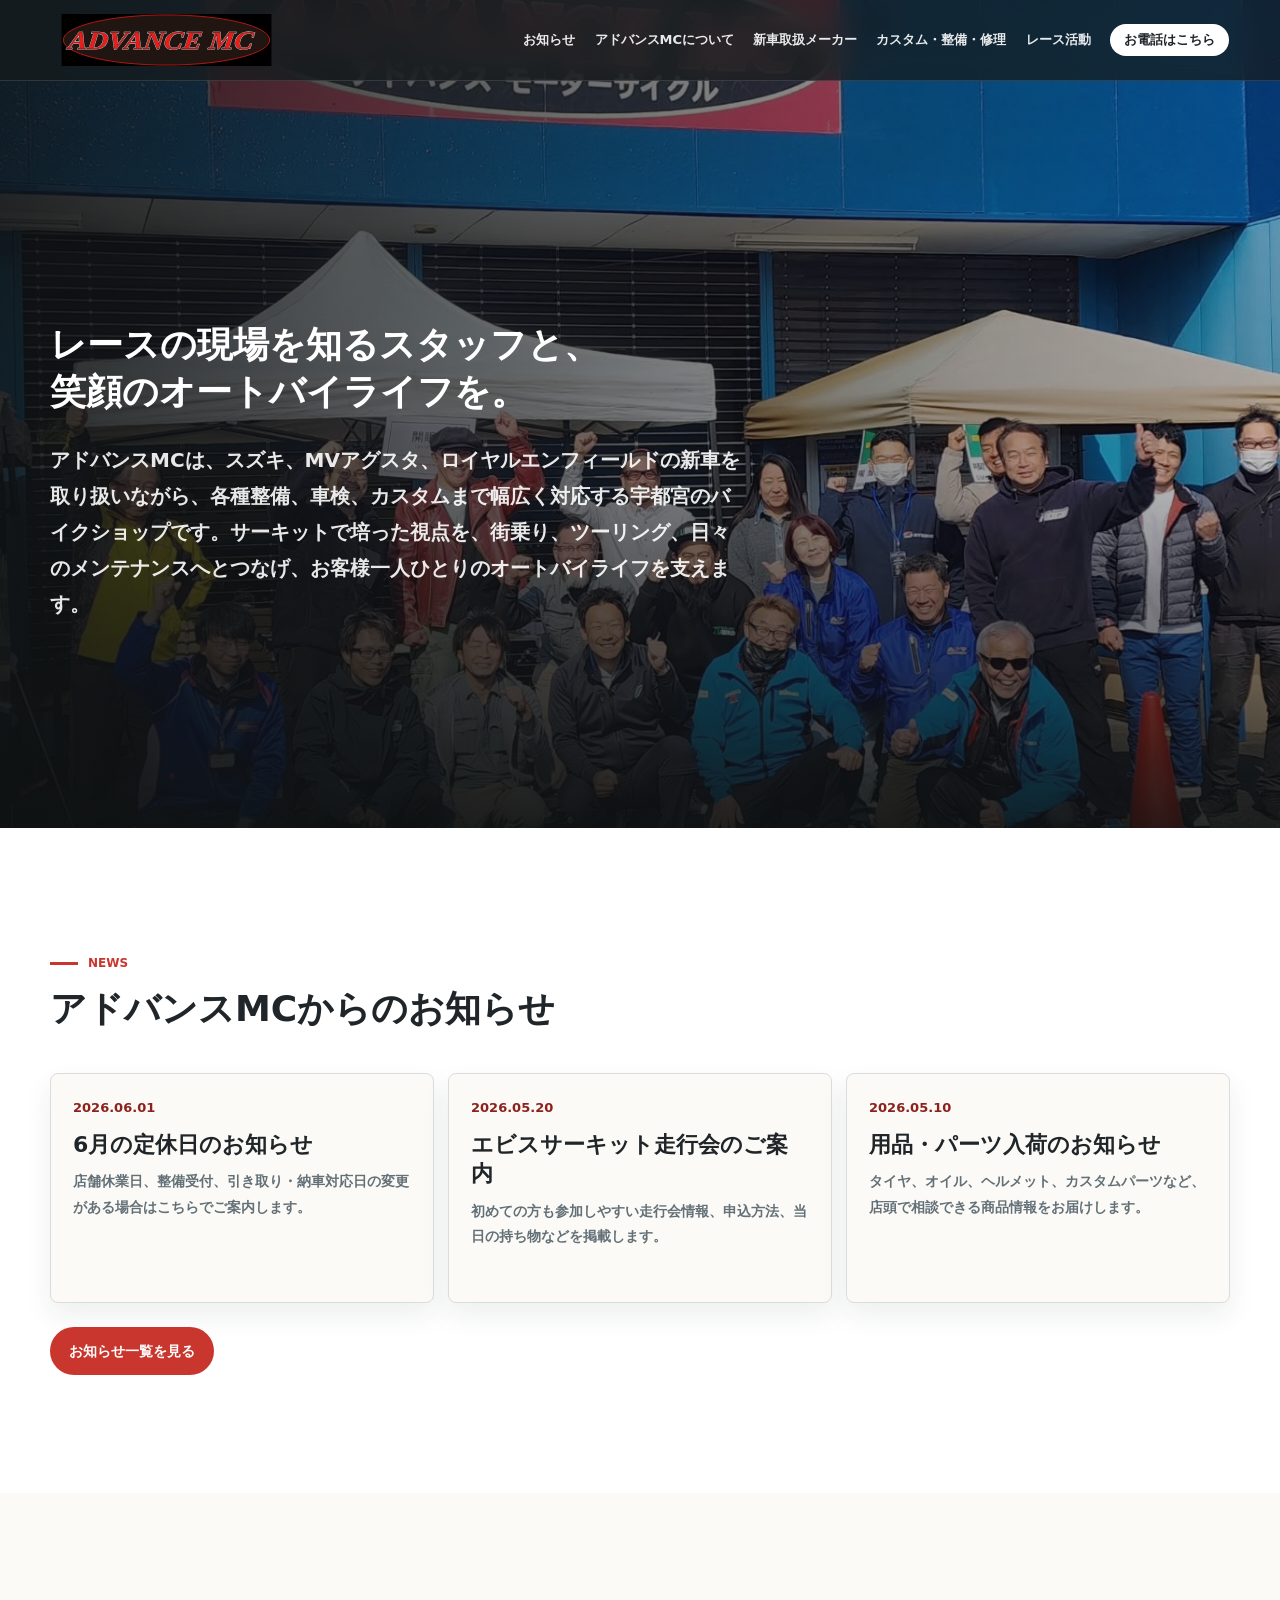
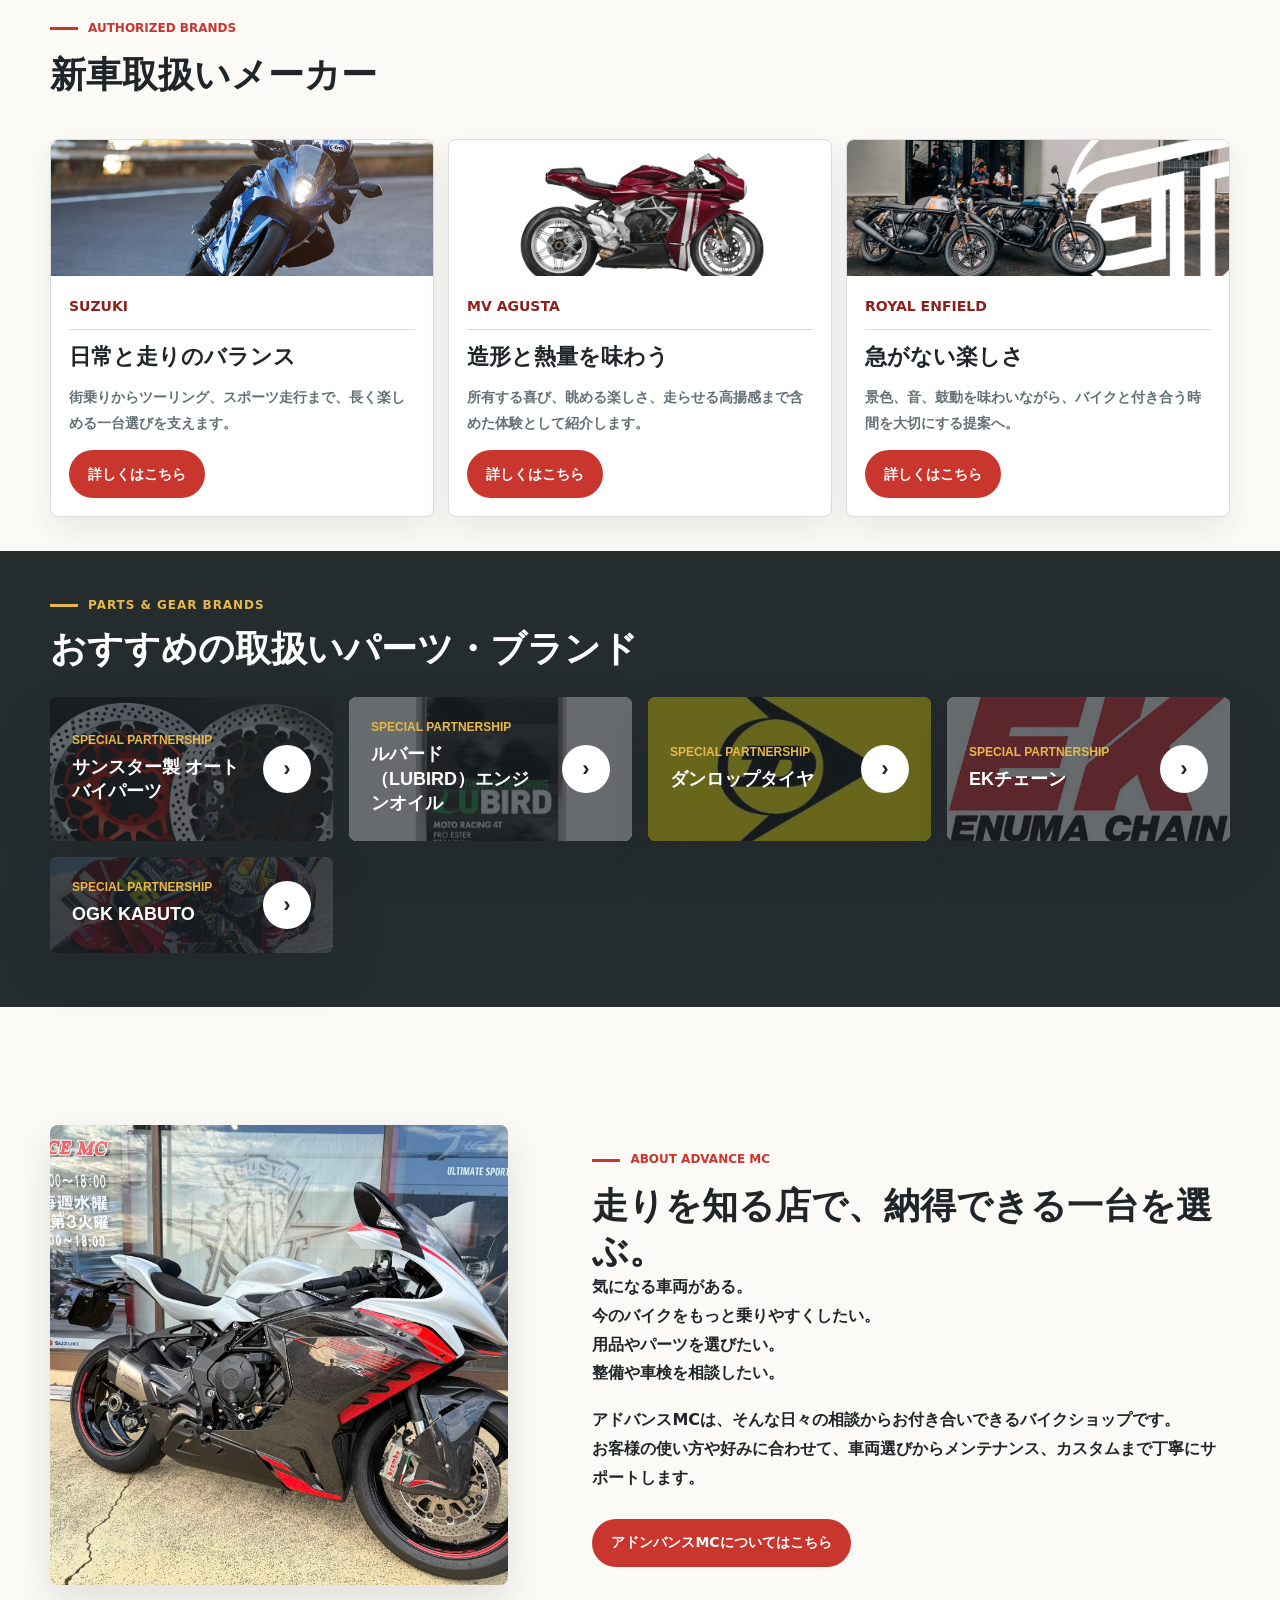
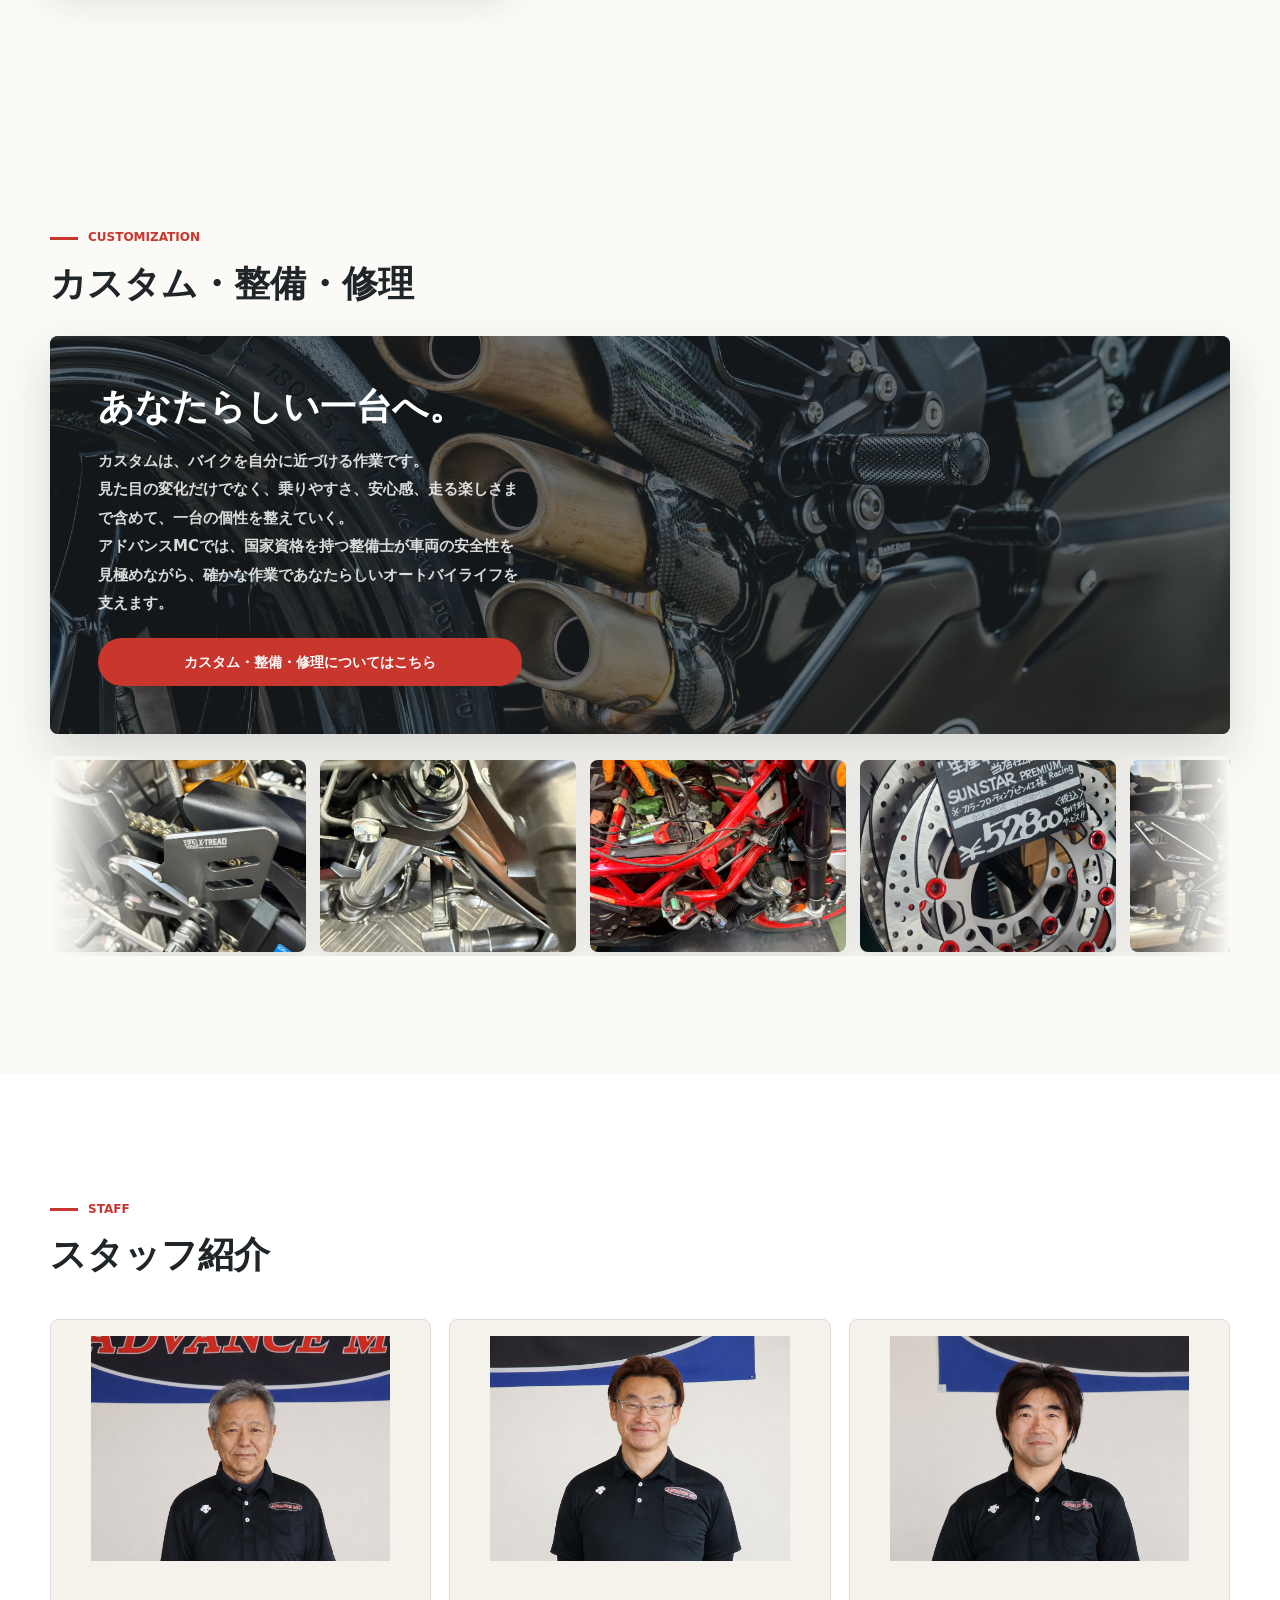
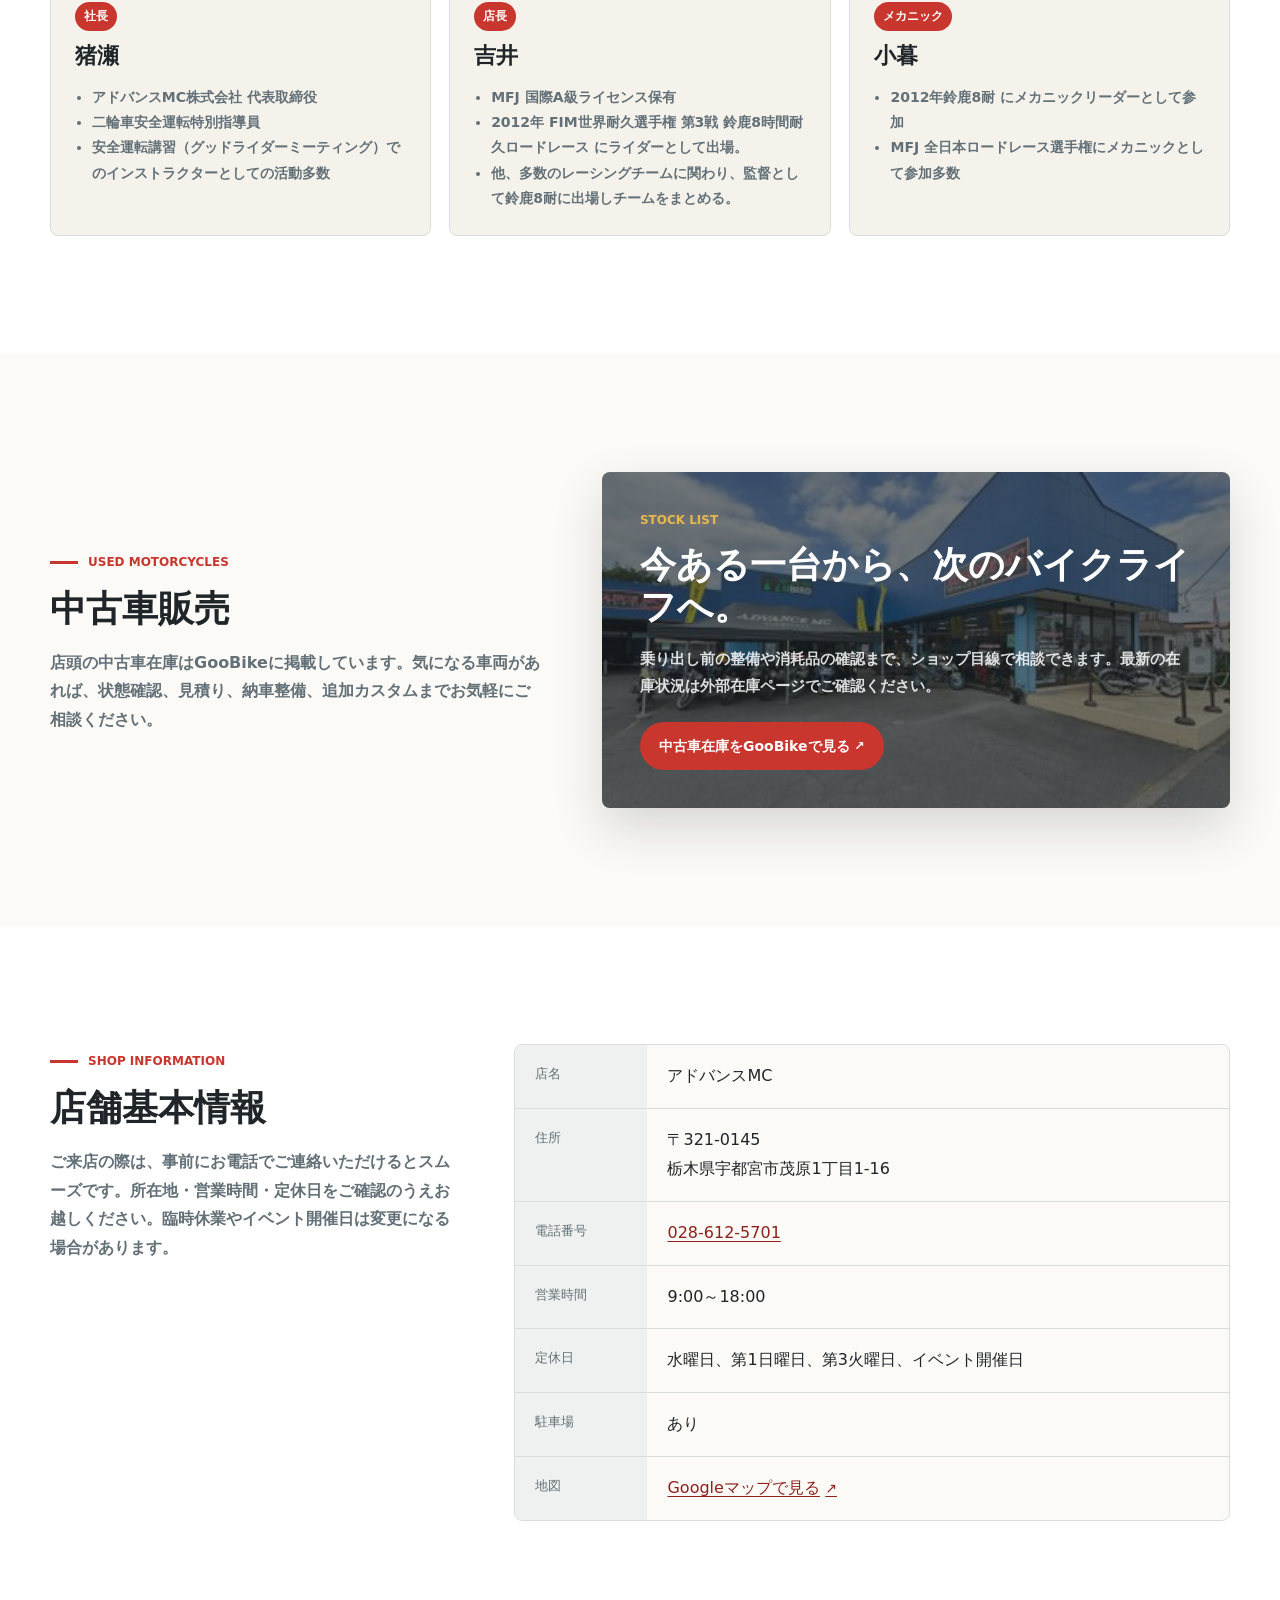
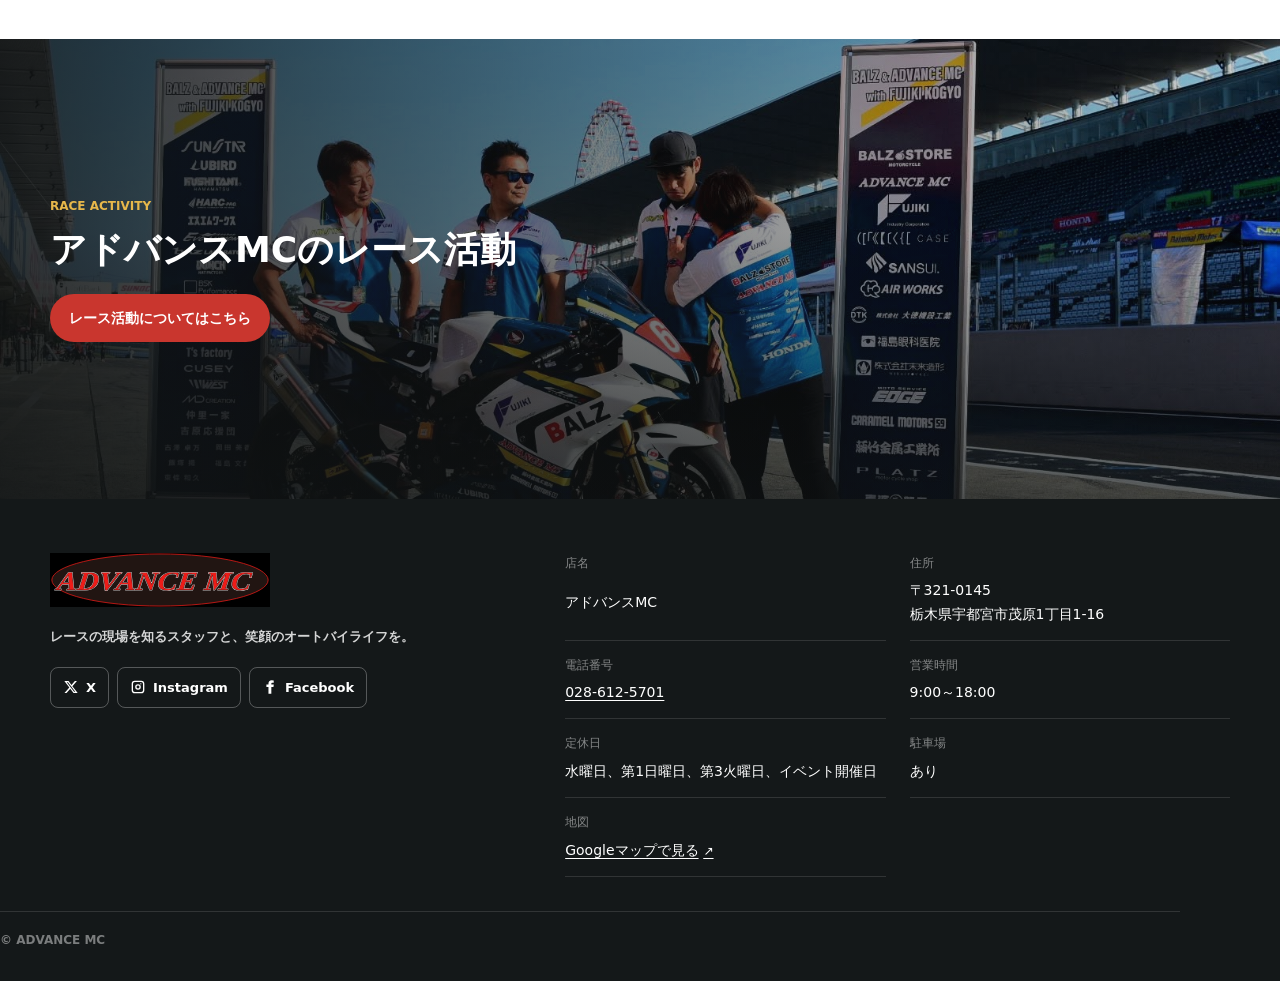
==== commit 56dcfe88: "Update LUBIRD official link" ====
--- a/index.html
+++ b/index.html
@@ -179,7 +179,7 @@
           <h3>エンジンを守ることから、走る気持ちよさを考える。</h3>
           <p>日常の街乗りからスポーツ走行まで、使い方に合わせたオイル選びはバイクとの付き合い方を変えます。交換時期や走行環境も含めて相談できます。</p>
           <p>通勤、ツーリング、サーキット走行など、熱の入り方や回転域は人によって異なります。車両状態を見ながら、安心して続けられる交換サイクルも含めて提案します。</p>
-          <a class="button partnership-detail-link" href="https://www.lubird.jp/" target="_blank" rel="noopener">ブランド公式サイトへ</a>
+          <a class="button partnership-detail-link" href="https://www.ftkoil.com/" target="_blank" rel="noopener">ブランド公式サイトへ</a>
         </div>
       </div>
       <div class="partnership-detail" id="partnership-dunlop" hidden>
--- a/assets/site.css
+++ b/assets/site.css
@@ -36,6 +36,19 @@
 a {
   color: inherit;
   text-decoration: none;
+}
+
+a[target="_blank"]::after,
+.used-bikes-link::after {
+  content: "↗";
+  margin-left: .38em;
+  font-size: .88em;
+  line-height: 1;
+}
+
+a.used-bikes-panel[target="_blank"]::after,
+.footer-social a::after {
+  content: none;
 }
 
 .site-header {
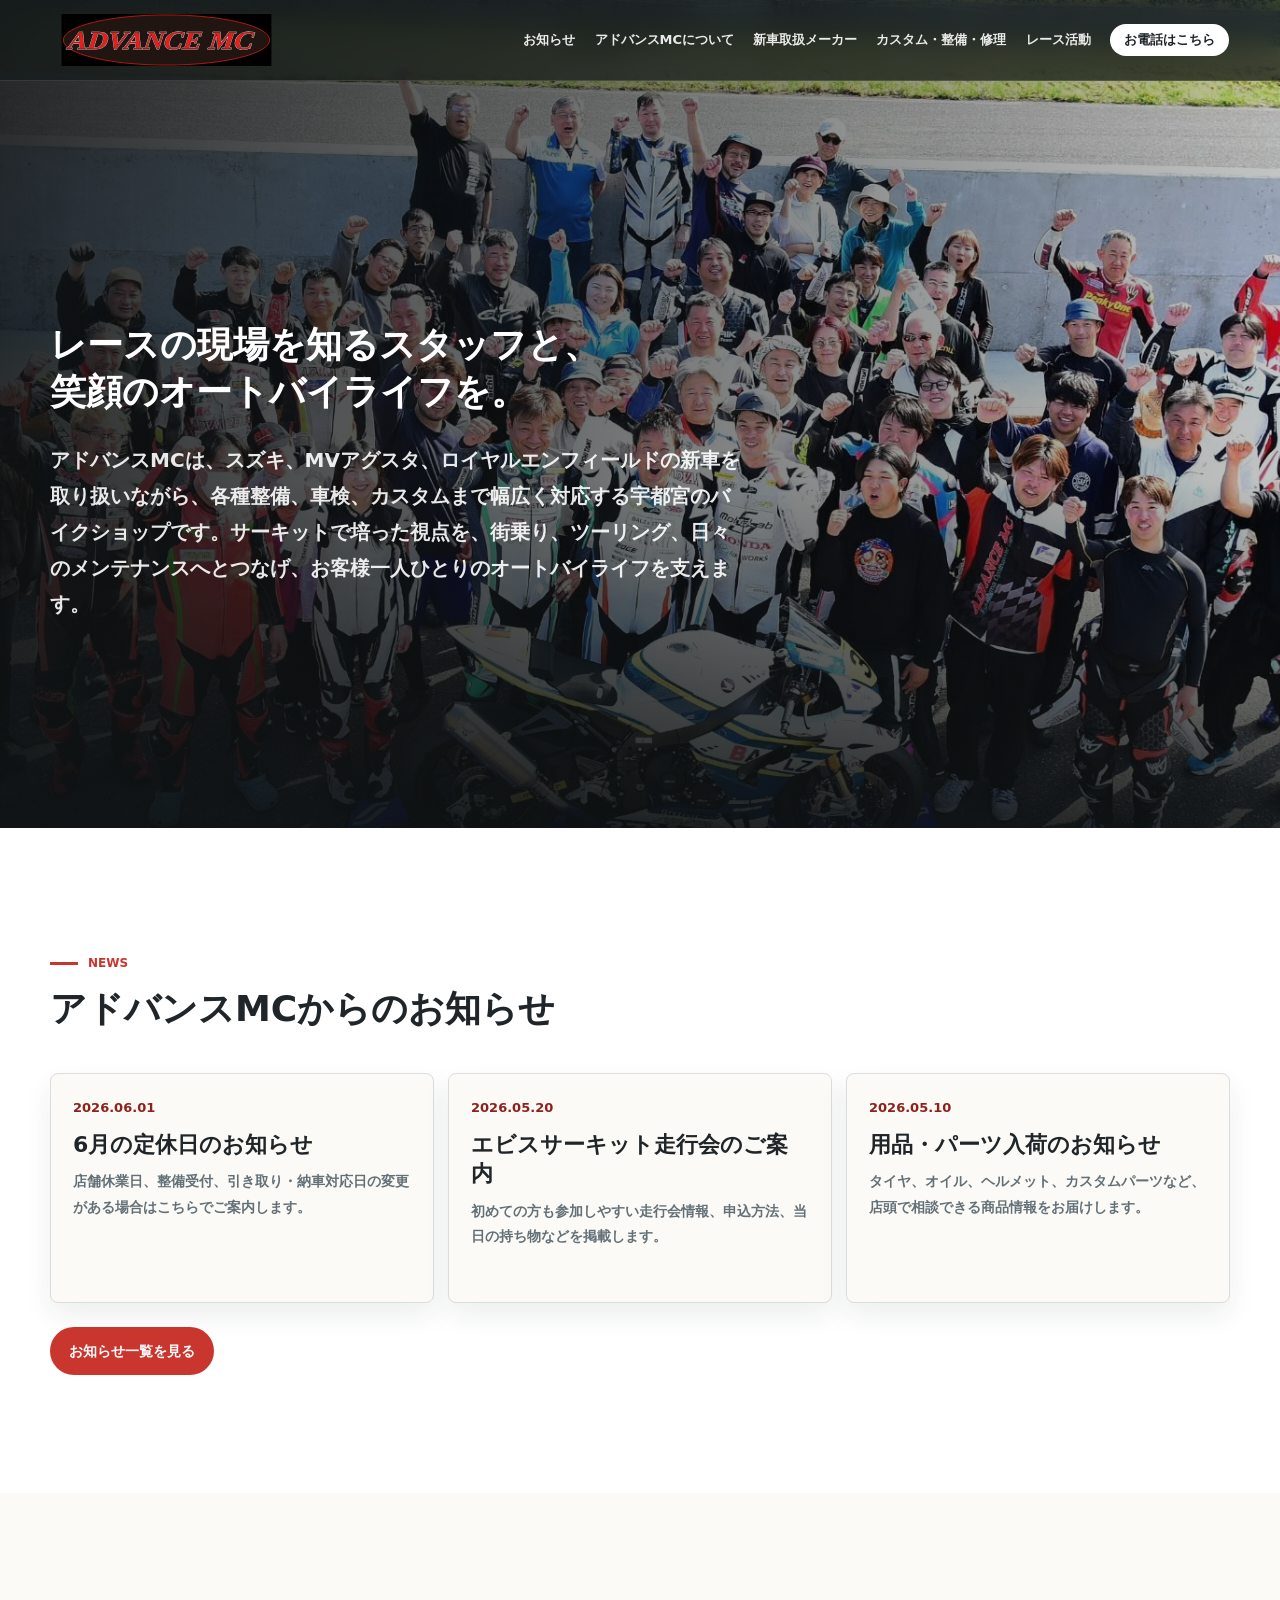
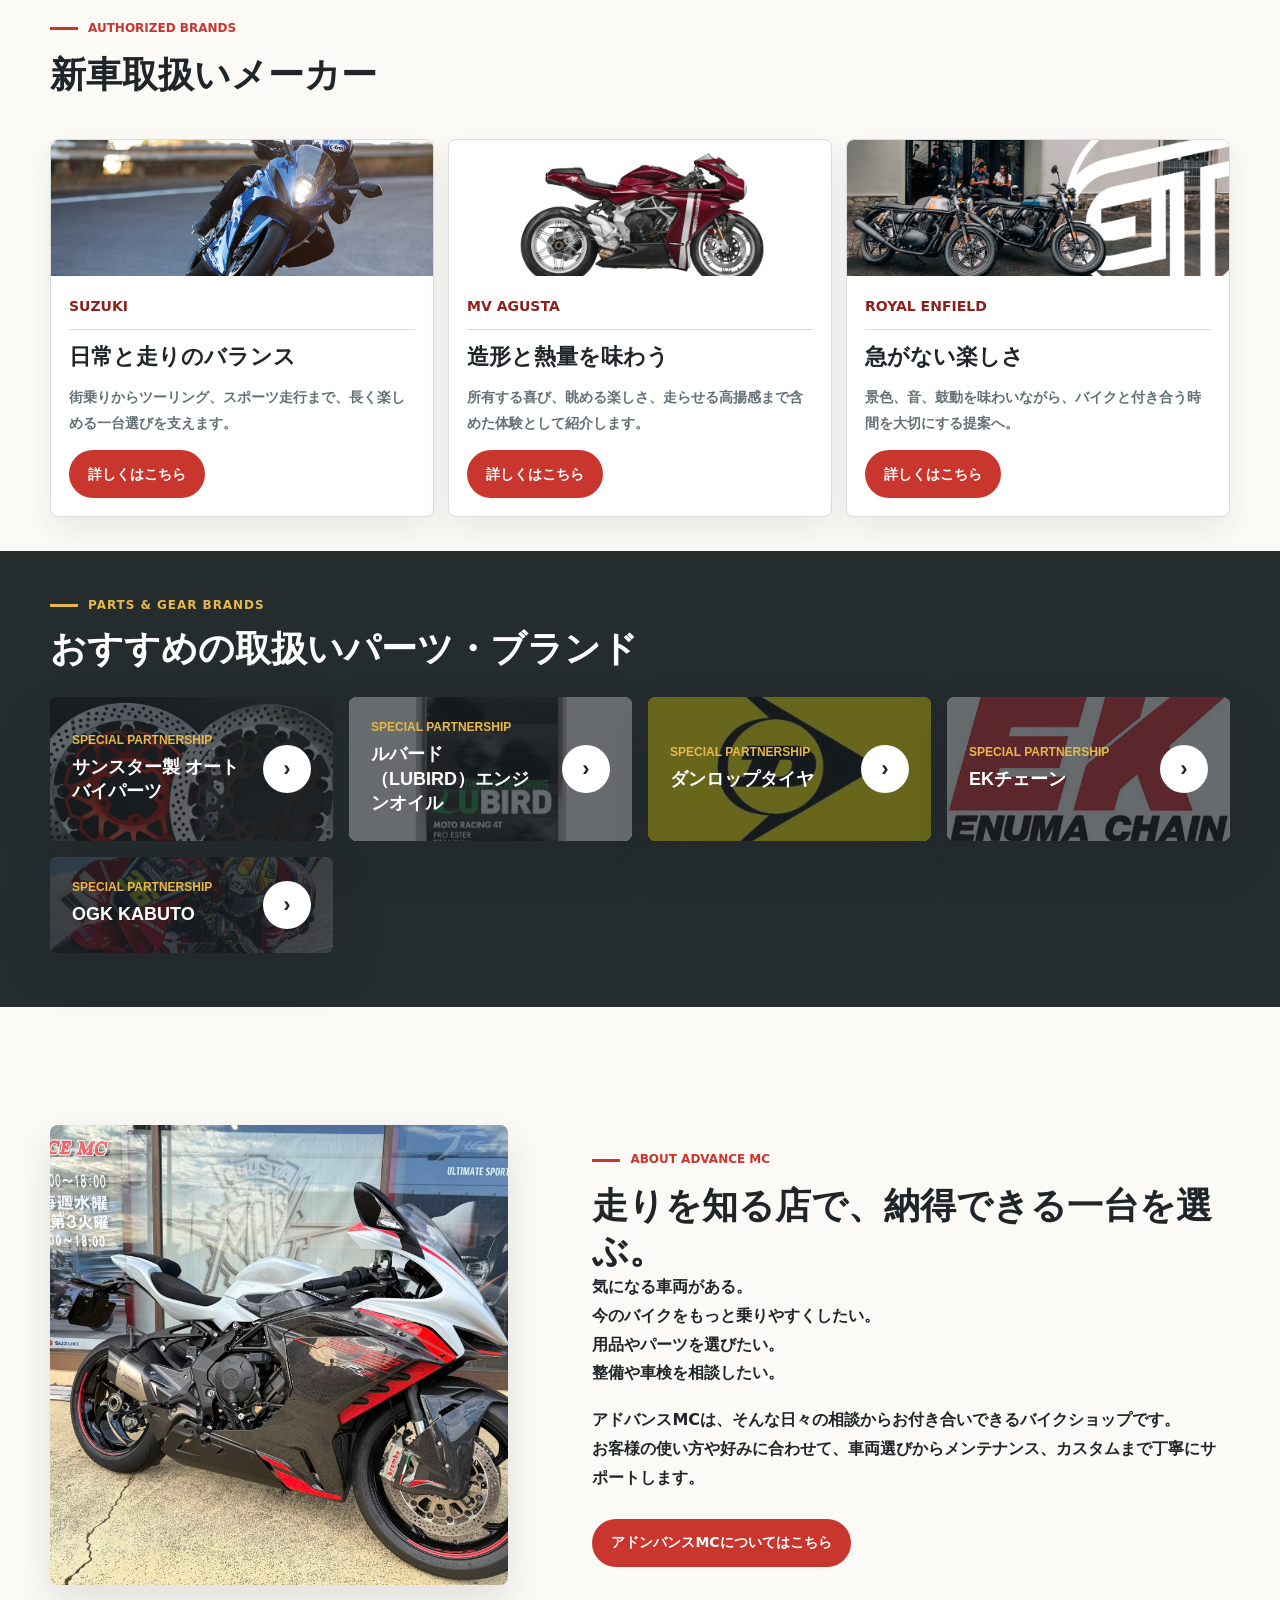
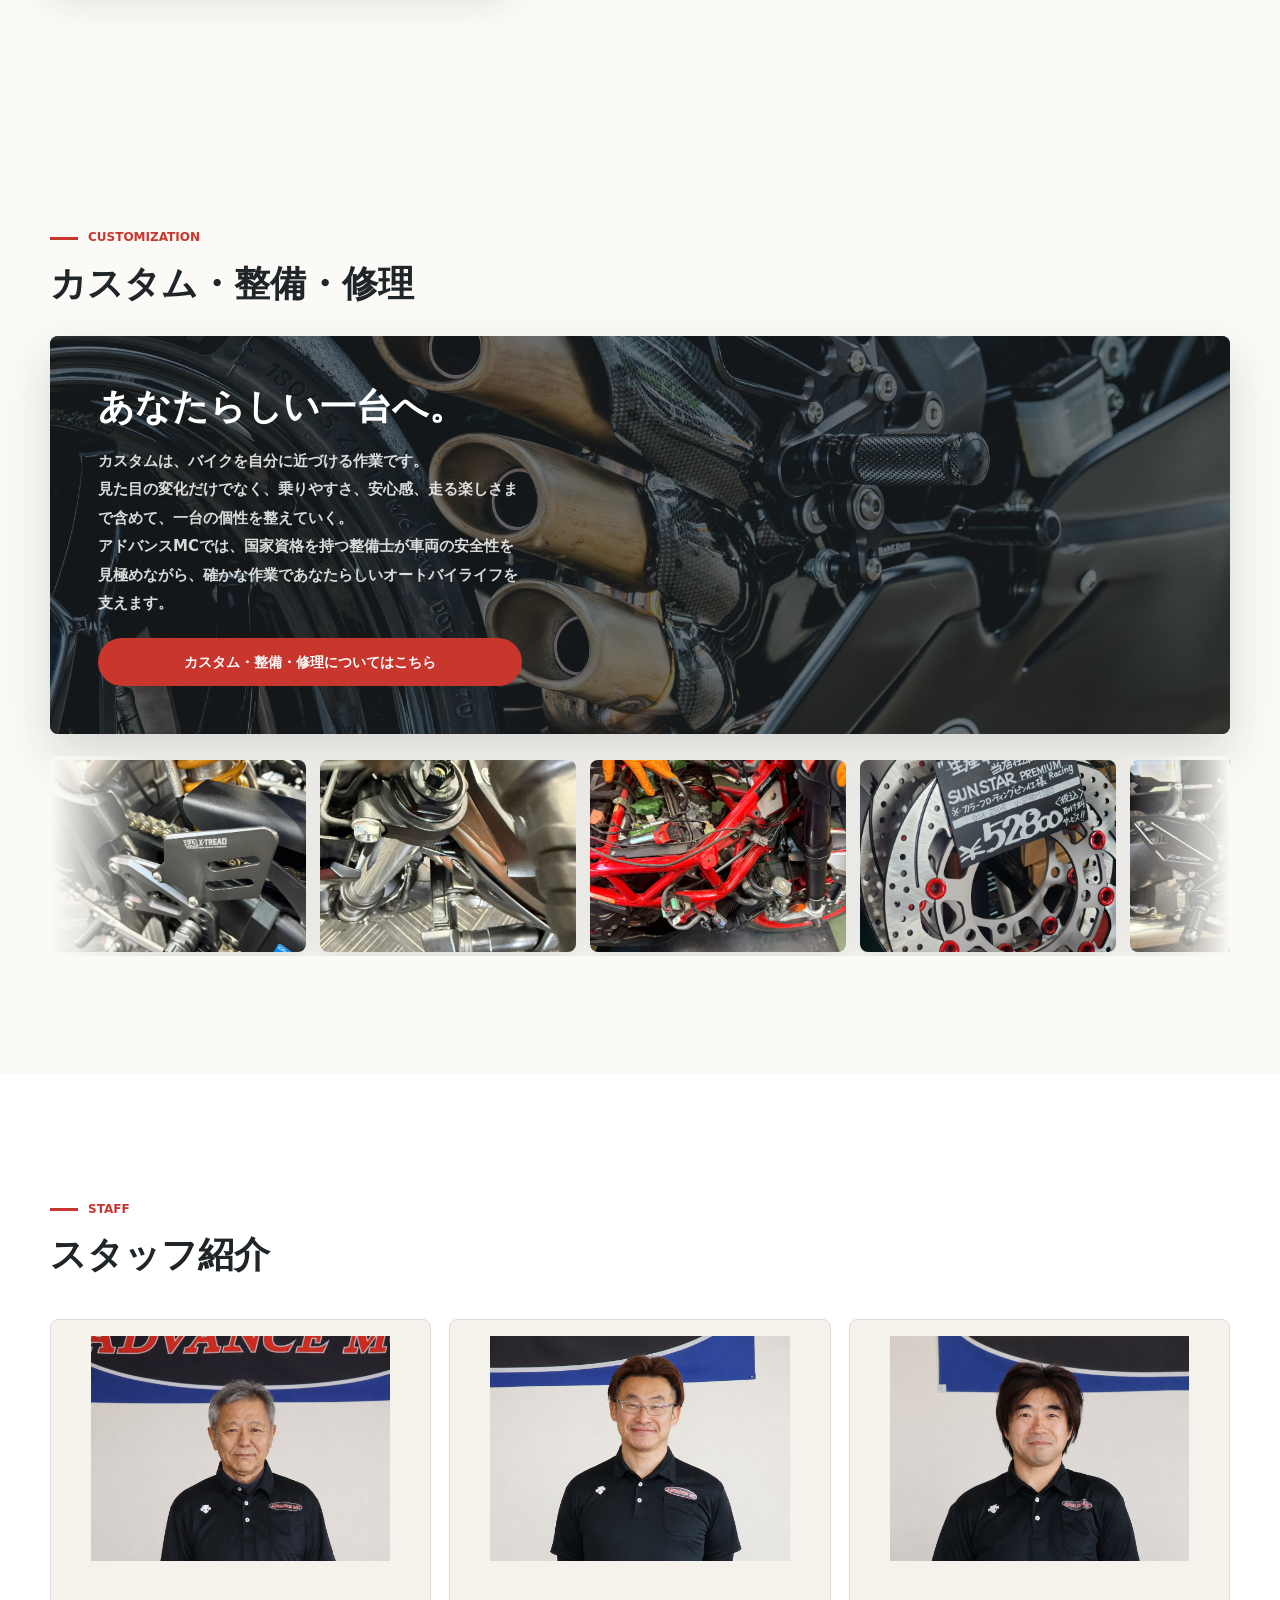
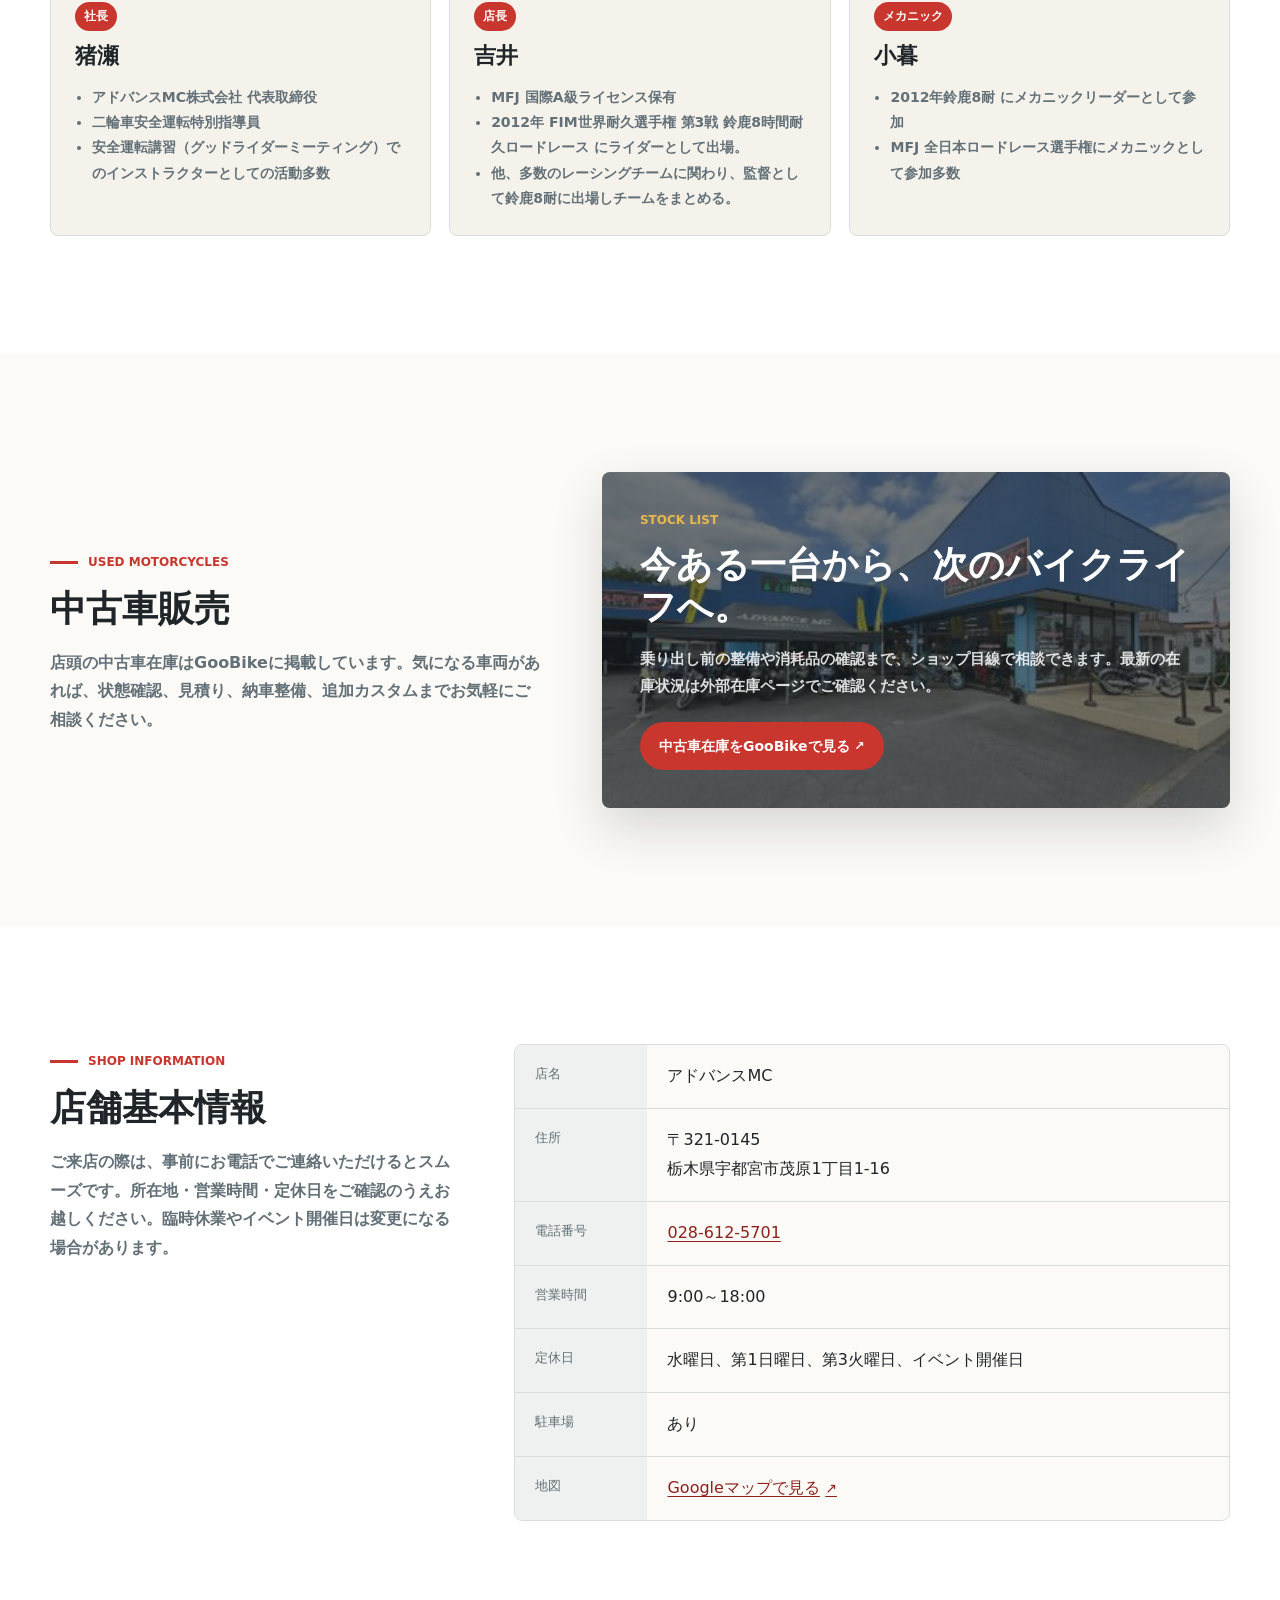
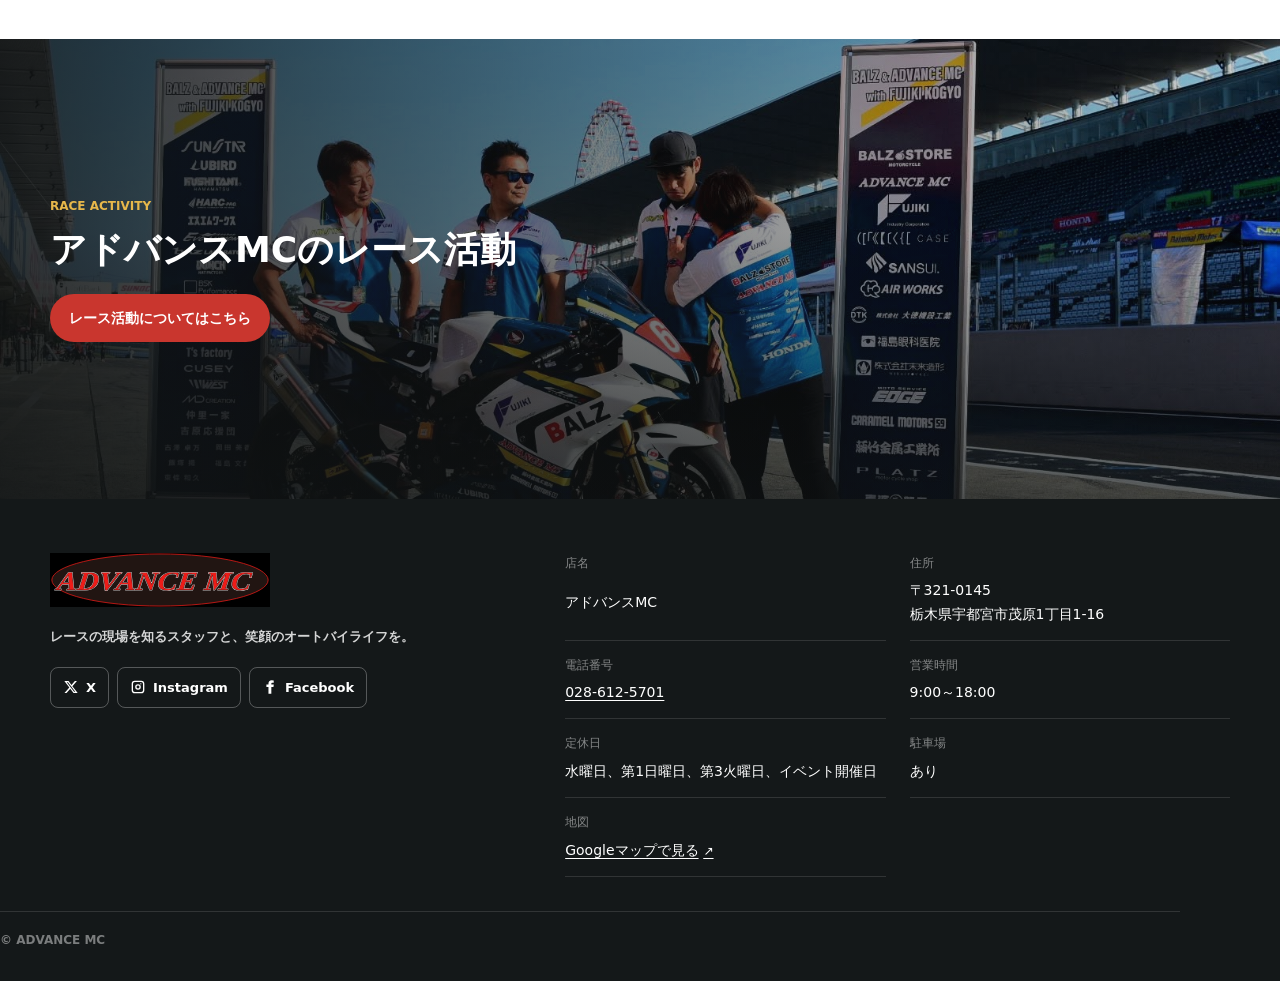
==== commit b21407f5: "Add lower page mockups" ====
--- a/index.html
+++ b/index.html
@@ -19,11 +19,11 @@
       <span></span>
     </button>
     <nav class="nav" id="site-nav" aria-label="主要ナビゲーション">
-      <a href="#news">お知らせ</a>
-      <a href="#concept">アドバンスMCについて</a>
+      <a href="info.html">お知らせ</a>
+      <a href="about.html">アドバンスMCについて</a>
       <a href="#makers">新車取扱メーカー</a>
-      <a href="#parts">カスタム・整備・修理</a>
-      <a href="#race">レース活動</a>
+      <a href="service.html">カスタム・整備・修理</a>
+      <a href="race.html">レース活動</a>
       <a class="tel" href="tel:0286125701">お電話はこちら</a>
     </nav>
   </header>
@@ -56,21 +56,21 @@
         <div class="news-list" aria-label="最新のお知らせ">
           <article class="news-card">
             <time datetime="2026-06-01">2026.06.01</time>
-            <h3><a href="news/closed-days-june.html">6月の定休日のお知らせ</a></h3>
+            <h3><a href="info-20260601.html">6月の定休日のお知らせ</a></h3>
             <p>店舗休業日、整備受付、引き取り・納車対応日の変更がある場合はこちらでご案内します。</p>
           </article>
           <article class="news-card">
             <time datetime="2026-05-20">2026.05.20</time>
-            <h3><a href="news/ebisu-circuit-event.html">エビスサーキット走行会のご案内</a></h3>
+            <h3><a href="info-20260520.html">エビスサーキット走行会のご案内</a></h3>
             <p>初めての方も参加しやすい走行会情報、申込方法、当日の持ち物などを掲載します。</p>
           </article>
           <article class="news-card">
             <time datetime="2026-05-10">2026.05.10</time>
-            <h3><a href="news/parts-arrival.html">用品・パーツ入荷のお知らせ</a></h3>
+            <h3><a href="info-20260510.html">用品・パーツ入荷のお知らせ</a></h3>
             <p>タイヤ、オイル、ヘルメット、カスタムパーツなど、店頭で相談できる商品情報をお届けします。</p>
           </article>
         </div>
-        <a class="button news-link" href="news.html">お知らせ一覧を見る</a>
+        <a class="button news-link" href="info.html">お知らせ一覧を見る</a>
       </div>
     </section>
 
@@ -231,7 +231,7 @@
             アドバンスMCは、そんな日々の相談からお付き合いできるバイクショップです。<br>
             お客様の使い方や好みに合わせて、車両選びからメンテナンス、カスタムまで丁寧にサポートします。
           </p>
-          <a class="button story-link" href="#concept">アドンバンスMCについてはこちら</a>
+          <a class="button story-link" href="about.html">アドンバンスMCについてはこちら</a>
         </div>
       </div>
     </section>
@@ -244,7 +244,7 @@
             <h2>カスタム・整備・修理</h2>
           </div>
         </div>
-        <a class="custom-link-panel" href="#parts">
+        <a class="custom-link-panel" href="service.html">
           <img src="assets/customization-main.jpg" alt="カスタム作業中のオートバイ">
           <div class="custom-link-content">
             <strong>あなたらしい一台へ。</strong>
@@ -406,7 +406,7 @@
     </section>
 
     <section class="race-activity" id="race" aria-label="アドバンスMCのレース活動">
-      <a class="race-activity-band" href="#race">
+      <a class="race-activity-band" href="race.html">
         <img src="assets/race-activity-main.jpg" alt="アドバンスMCのレース活動">
         <span>RACE ACTIVITY</span>
         <strong>アドバンスMCのレース活動</strong>
--- a/assets/site.css
+++ b/assets/site.css
@@ -1146,6 +1146,323 @@
 .race-activity-link {
   width: fit-content;
   margin-top: 22px;
+  color: var(--white);
+  background: var(--red);
+}
+
+.page-hero {
+  position: relative;
+  display: grid;
+  align-items: end;
+  min-height: 420px;
+  padding: 150px 0 70px;
+  color: var(--white);
+  background: #1f2528;
+  overflow: hidden;
+}
+
+.page-hero img {
+  position: absolute;
+  inset: 0;
+  width: 100%;
+  height: 100%;
+  object-fit: cover;
+  object-position: center;
+  filter: saturate(.96) contrast(1.04);
+}
+
+.page-hero::after {
+  position: absolute;
+  inset: 0;
+  content: "";
+  background:
+    linear-gradient(90deg, rgba(16, 19, 20, .9) 0%, rgba(16, 19, 20, .62) 50%, rgba(16, 19, 20, .2) 100%),
+    linear-gradient(0deg, rgba(16, 19, 20, .68) 0%, rgba(16, 19, 20, .08) 64%);
+}
+
+.page-hero .wrap {
+  position: relative;
+  z-index: 1;
+}
+
+.page-hero h1 {
+  max-width: 880px;
+}
+
+.page-hero p {
+  max-width: 720px;
+  margin: 22px 0 0;
+  color: rgba(255, 255, 255, .88);
+  font-size: 17px;
+  font-weight: 700;
+}
+
+.breadcrumb {
+  display: flex;
+  flex-wrap: wrap;
+  gap: 8px;
+  margin-bottom: 22px;
+  color: rgba(255, 255, 255, .72);
+  font-size: 13px;
+  font-weight: 700;
+}
+
+.breadcrumb a {
+  text-decoration: underline;
+  text-underline-offset: 3px;
+}
+
+.page-section {
+  background: var(--paper);
+}
+
+.page-section.is-white {
+  background: var(--white);
+}
+
+.content-grid {
+  display: grid;
+  grid-template-columns: minmax(0, .78fr) minmax(0, 1.22fr);
+  gap: clamp(30px, 6vw, 76px);
+  align-items: start;
+}
+
+.content-block {
+  display: grid;
+  gap: 18px;
+}
+
+.content-block p,
+.content-block li {
+  color: var(--muted);
+  font-weight: 700;
+}
+
+.content-block p,
+.content-block ul,
+.content-block ol {
+  margin: 0;
+}
+
+.content-block ul,
+.content-block ol {
+  padding-left: 1.25em;
+}
+
+.lead-card,
+.plain-card,
+.timeline-card,
+.price-card,
+.article-card {
+  border: 1px solid var(--line);
+  border-radius: var(--radius);
+  background: var(--white);
+  box-shadow: 0 12px 28px rgba(26, 34, 37, .08);
+}
+
+.lead-card,
+.plain-card,
+.timeline-card,
+.price-card {
+  padding: clamp(22px, 4vw, 34px);
+}
+
+.lead-card {
+  background: #f4f2eb;
+}
+
+.lead-card strong {
+  display: block;
+  margin-bottom: 12px;
+  font-size: 24px;
+  line-height: 1.4;
+}
+
+.card-grid {
+  display: grid;
+  grid-template-columns: repeat(3, minmax(0, 1fr));
+  gap: 16px;
+}
+
+.card-grid.is-two {
+  grid-template-columns: repeat(2, minmax(0, 1fr));
+}
+
+.plain-card h3,
+.timeline-card h3,
+.price-card h3,
+.article-card h3 {
+  margin-bottom: 10px;
+}
+
+.plain-card p,
+.price-card p,
+.article-card p {
+  margin: 0;
+  color: var(--muted);
+  font-size: 14px;
+  font-weight: 700;
+}
+
+.feature-image {
+  overflow: hidden;
+  border-radius: var(--radius);
+  box-shadow: var(--shadow);
+}
+
+.feature-image img {
+  aspect-ratio: 4 / 3;
+  object-fit: cover;
+}
+
+.timeline {
+  display: grid;
+  gap: 14px;
+  margin: 0;
+}
+
+.timeline div {
+  display: grid;
+  grid-template-columns: 110px minmax(0, 1fr);
+  gap: 18px;
+  padding-bottom: 14px;
+  border-bottom: 1px solid var(--line);
+}
+
+.timeline div:last-child {
+  padding-bottom: 0;
+  border-bottom: 0;
+}
+
+.timeline dt {
+  color: var(--red-dark);
+  font-size: 13px;
+  font-weight: 900;
+}
+
+.timeline dd {
+  margin: 0;
+  color: var(--muted);
+  font-weight: 700;
+}
+
+.price-table {
+  width: 100%;
+  border-collapse: collapse;
+  overflow: hidden;
+  border-radius: var(--radius);
+  font-size: 14px;
+}
+
+.price-table th,
+.price-table td {
+  padding: 15px 16px;
+  border-bottom: 1px solid var(--line);
+  text-align: left;
+  vertical-align: top;
+}
+
+.price-table th {
+  color: var(--muted);
+  background: #eef1ef;
+  font-weight: 700;
+}
+
+.price-table td {
+  background: var(--white);
+  font-weight: 700;
+}
+
+.price-table tr:last-child th,
+.price-table tr:last-child td {
+  border-bottom: 0;
+}
+
+.article-list {
+  display: grid;
+  gap: 16px;
+}
+
+.article-card {
+  display: grid;
+  grid-template-columns: 160px minmax(0, 1fr);
+  gap: 22px;
+  padding: 18px;
+}
+
+.article-card time,
+.article-date {
+  color: var(--red-dark);
+  font-size: 13px;
+  font-weight: 900;
+}
+
+.article-card h3 a {
+  text-decoration: underline;
+  text-decoration-color: transparent;
+  text-underline-offset: 4px;
+}
+
+.article-card h3 a:hover {
+  color: var(--red-dark);
+  text-decoration-color: currentColor;
+}
+
+.article-thumb {
+  overflow: hidden;
+  border-radius: var(--radius);
+  background: #d7d5ce;
+}
+
+.article-thumb img {
+  height: 100%;
+  min-height: 130px;
+  object-fit: cover;
+}
+
+.article-body {
+  max-width: 760px;
+}
+
+.article-body p {
+  color: var(--muted);
+  font-weight: 700;
+}
+
+.article-body .button {
+  margin-top: 18px;
+  color: var(--white);
+  background: var(--red);
+}
+
+.maker-detail {
+  display: grid;
+  grid-template-columns: minmax(0, 1.05fr) minmax(300px, .95fr);
+  gap: clamp(28px, 5vw, 62px);
+  align-items: center;
+}
+
+.maker-detail-copy p {
+  color: var(--muted);
+  font-weight: 700;
+}
+
+.cta-band {
+  padding: 42px;
+  color: var(--white);
+  background: #252c2e;
+  border-radius: var(--radius);
+}
+
+.cta-band p {
+  max-width: 720px;
+  margin: 12px 0 0;
+  color: rgba(255, 255, 255, .82);
+  font-weight: 700;
+}
+
+.cta-band .button {
+  margin-top: 20px;
   color: var(--white);
   background: var(--red);
 }
@@ -1229,7 +1546,9 @@
   .customization-head,
   .used-bikes-layout,
   .shop-info-layout,
-  .footer-inner {
+  .footer-inner,
+  .content-grid,
+  .maker-detail {
     grid-template-columns: 1fr;
   }
 
@@ -1248,7 +1567,9 @@
 
   .news-list,
   .staff-grid,
-  .maker-grid {
+  .maker-grid,
+  .card-grid,
+  .card-grid.is-two {
     grid-template-columns: repeat(2, minmax(0, 1fr));
   }
 
@@ -1316,8 +1637,16 @@
 
   .news-list,
   .staff-grid,
-  .maker-grid {
+  .maker-grid,
+  .card-grid,
+  .card-grid.is-two,
+  .article-card {
     grid-template-columns: 1fr;
+  }
+
+  .page-hero {
+    min-height: 360px;
+    padding: 116px 0 50px;
   }
 
   .partnership-card {
@@ -1336,6 +1665,24 @@
 
   .info-row {
     grid-template-columns: 1fr;
+  }
+
+  .timeline div {
+    grid-template-columns: 1fr;
+    gap: 4px;
+  }
+
+  .price-table,
+  .price-table tbody,
+  .price-table tr,
+  .price-table th,
+  .price-table td {
+    display: block;
+    width: 100%;
+  }
+
+  .price-table th {
+    border-bottom: 0;
   }
 
   .info-row dt,
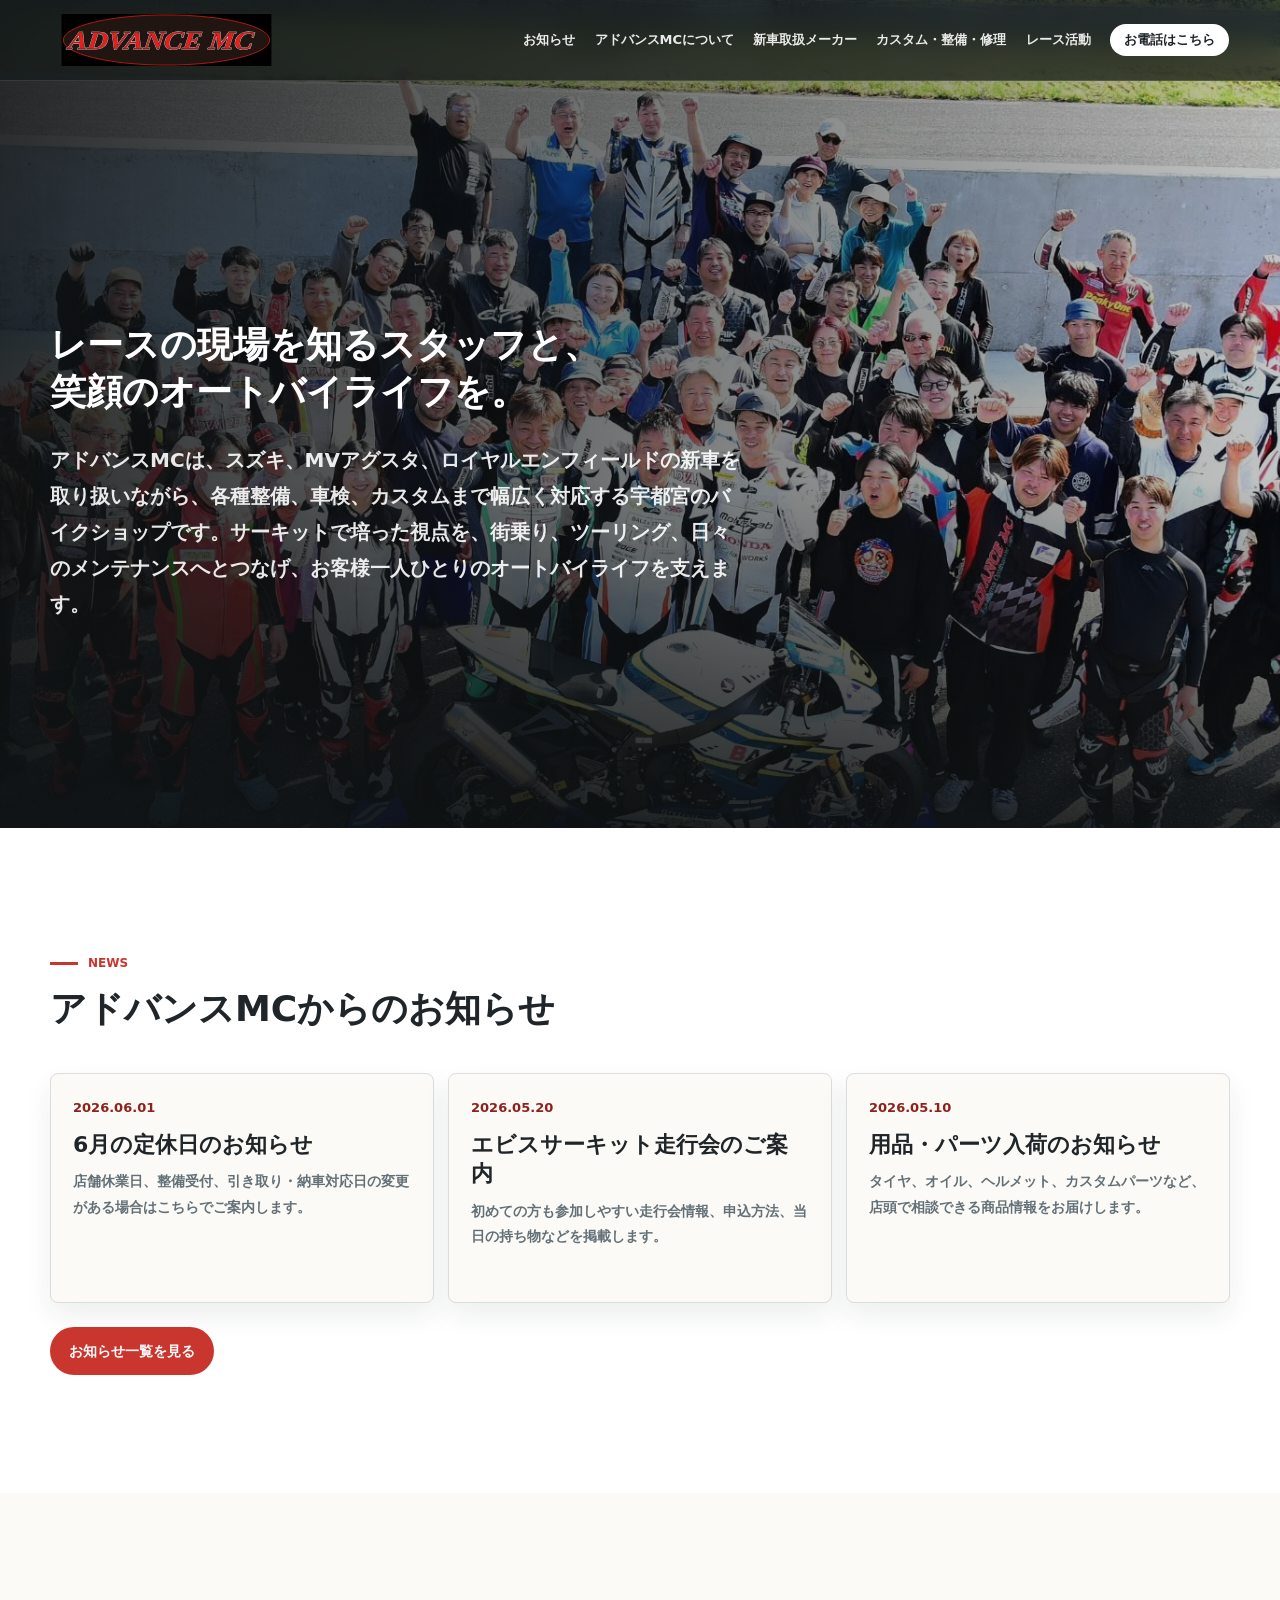
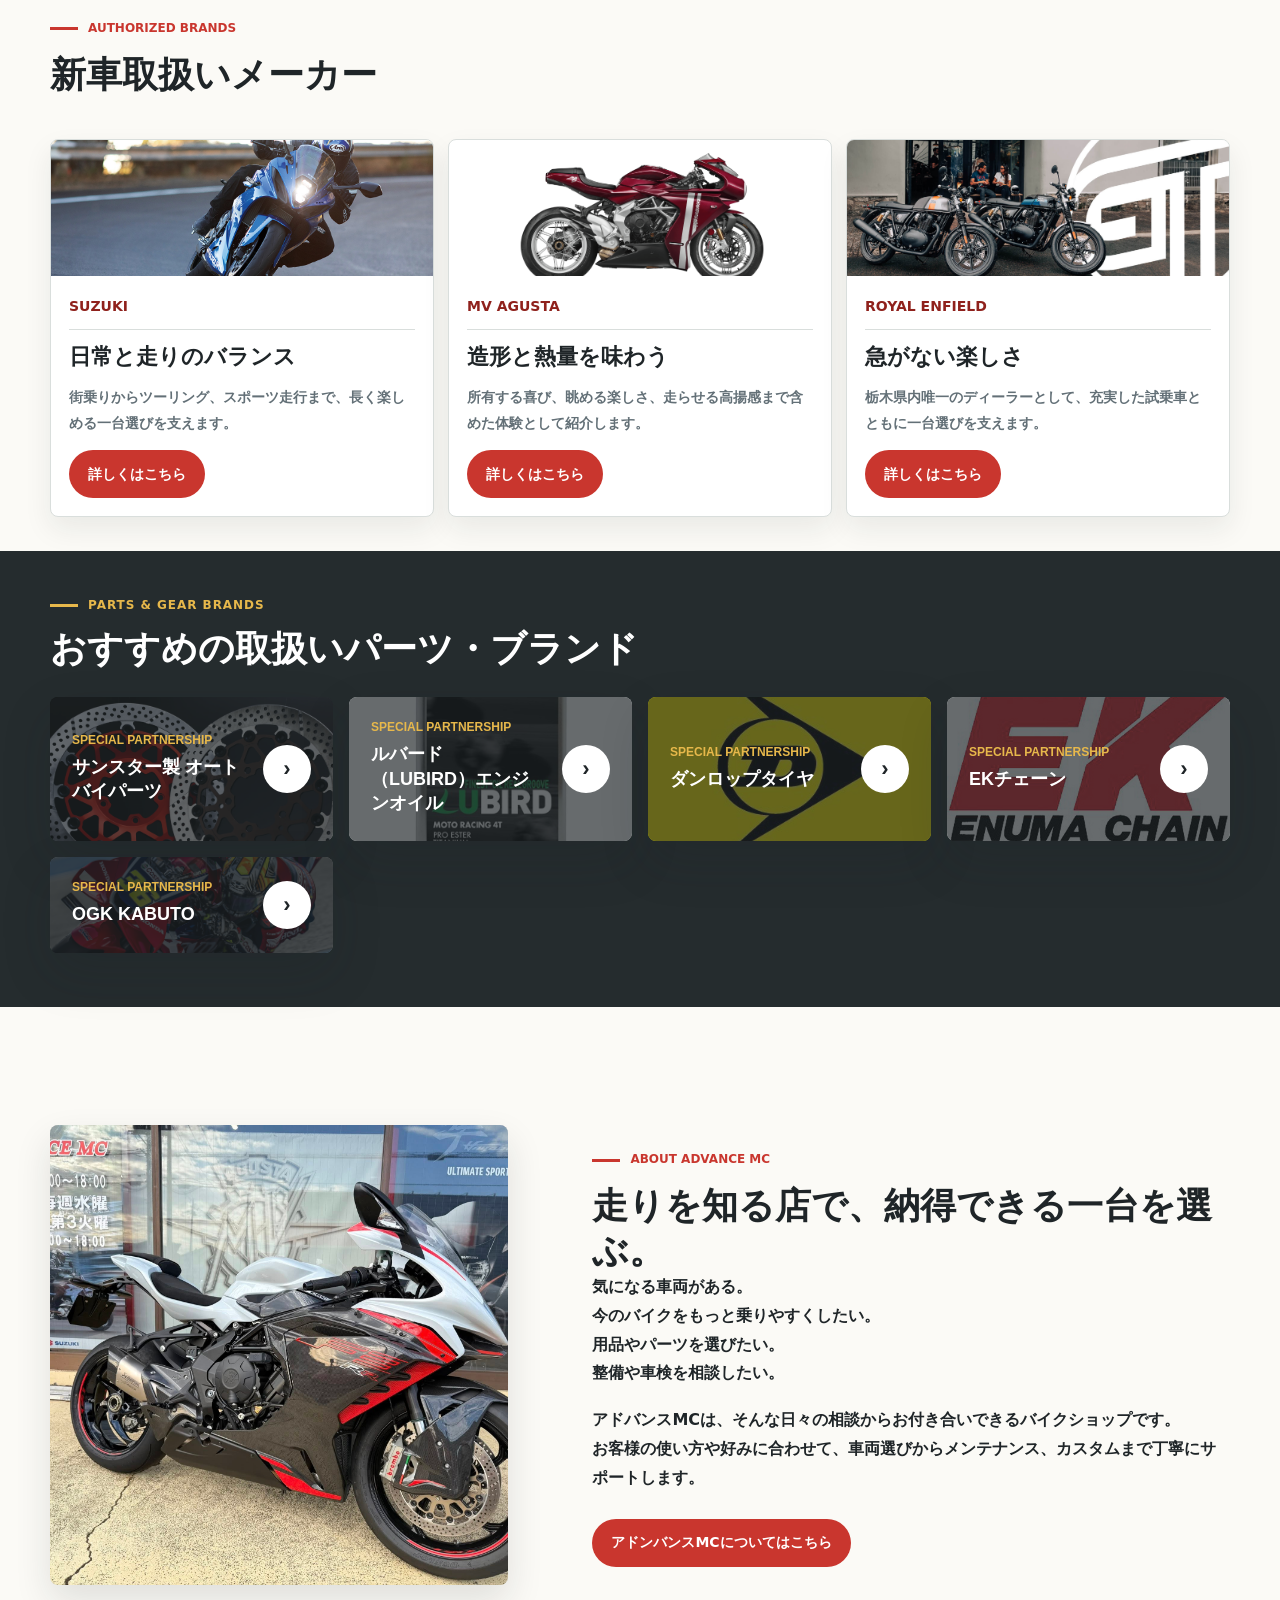
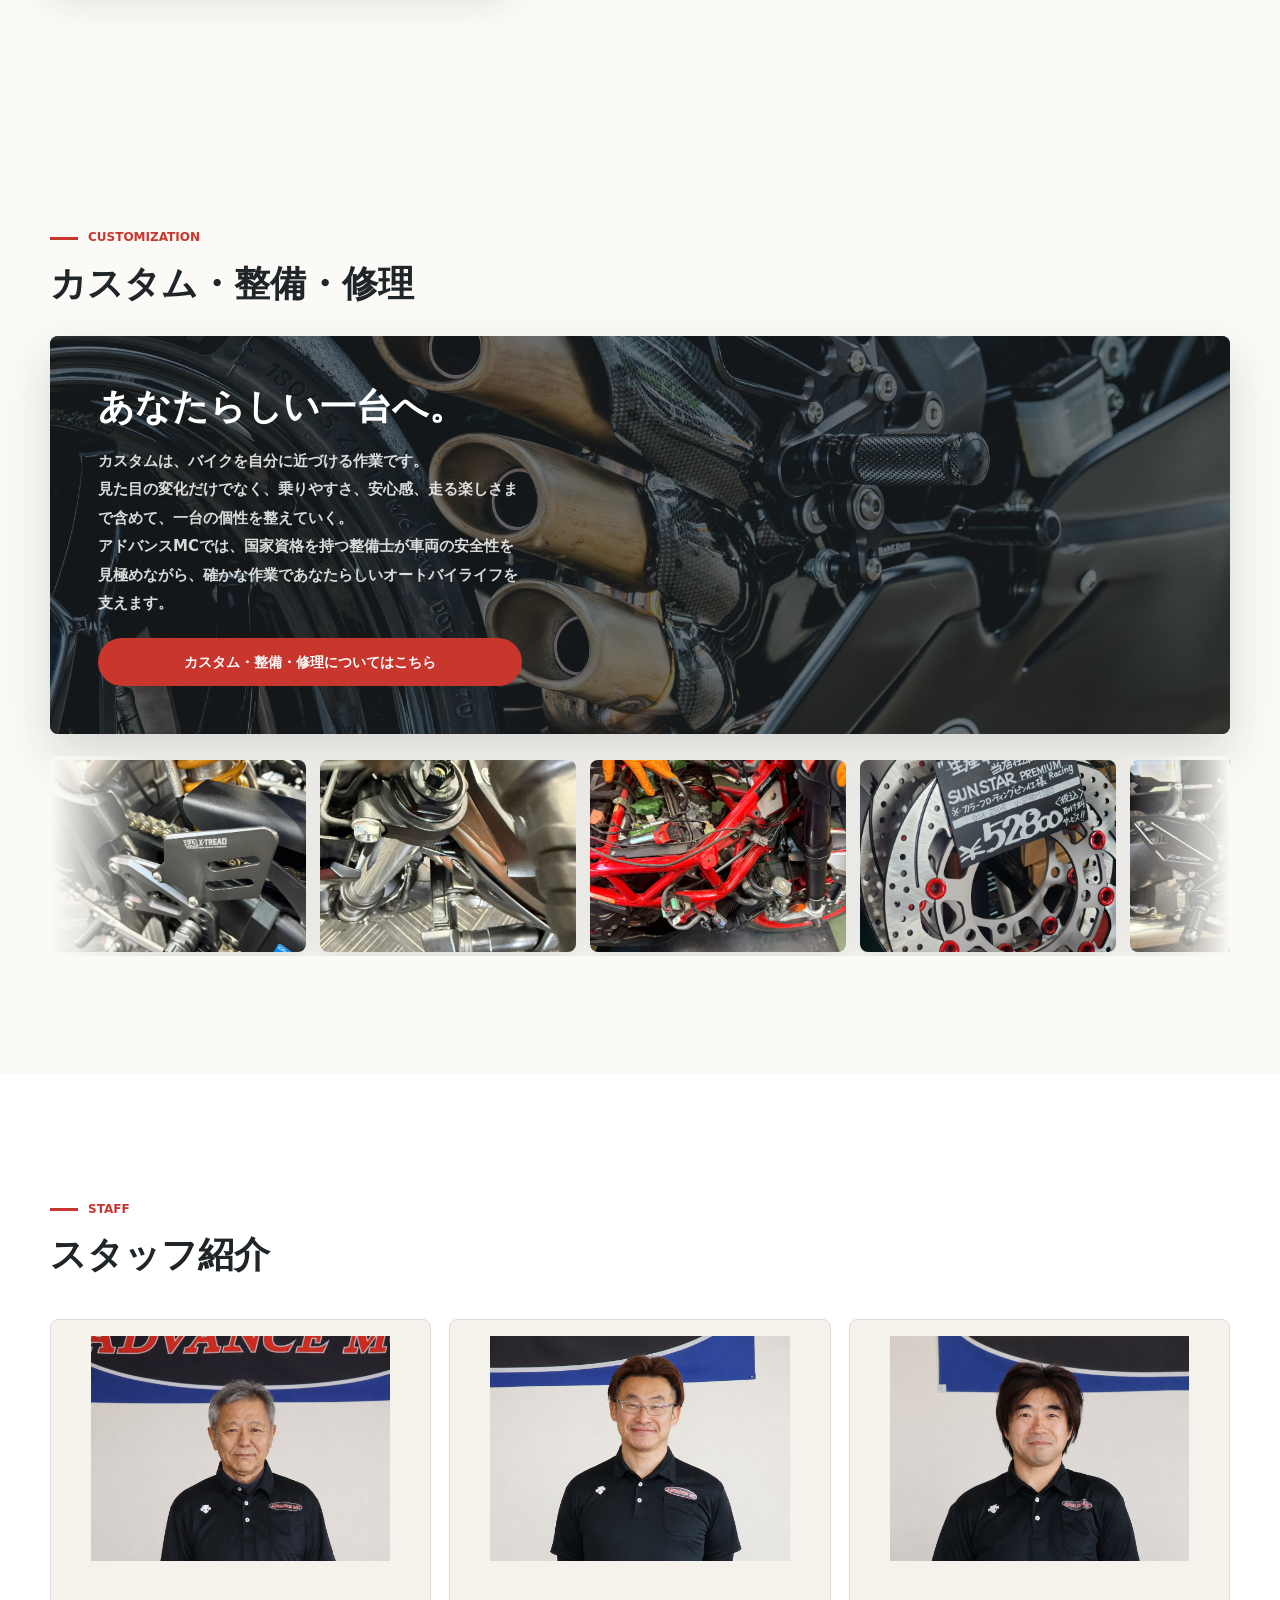
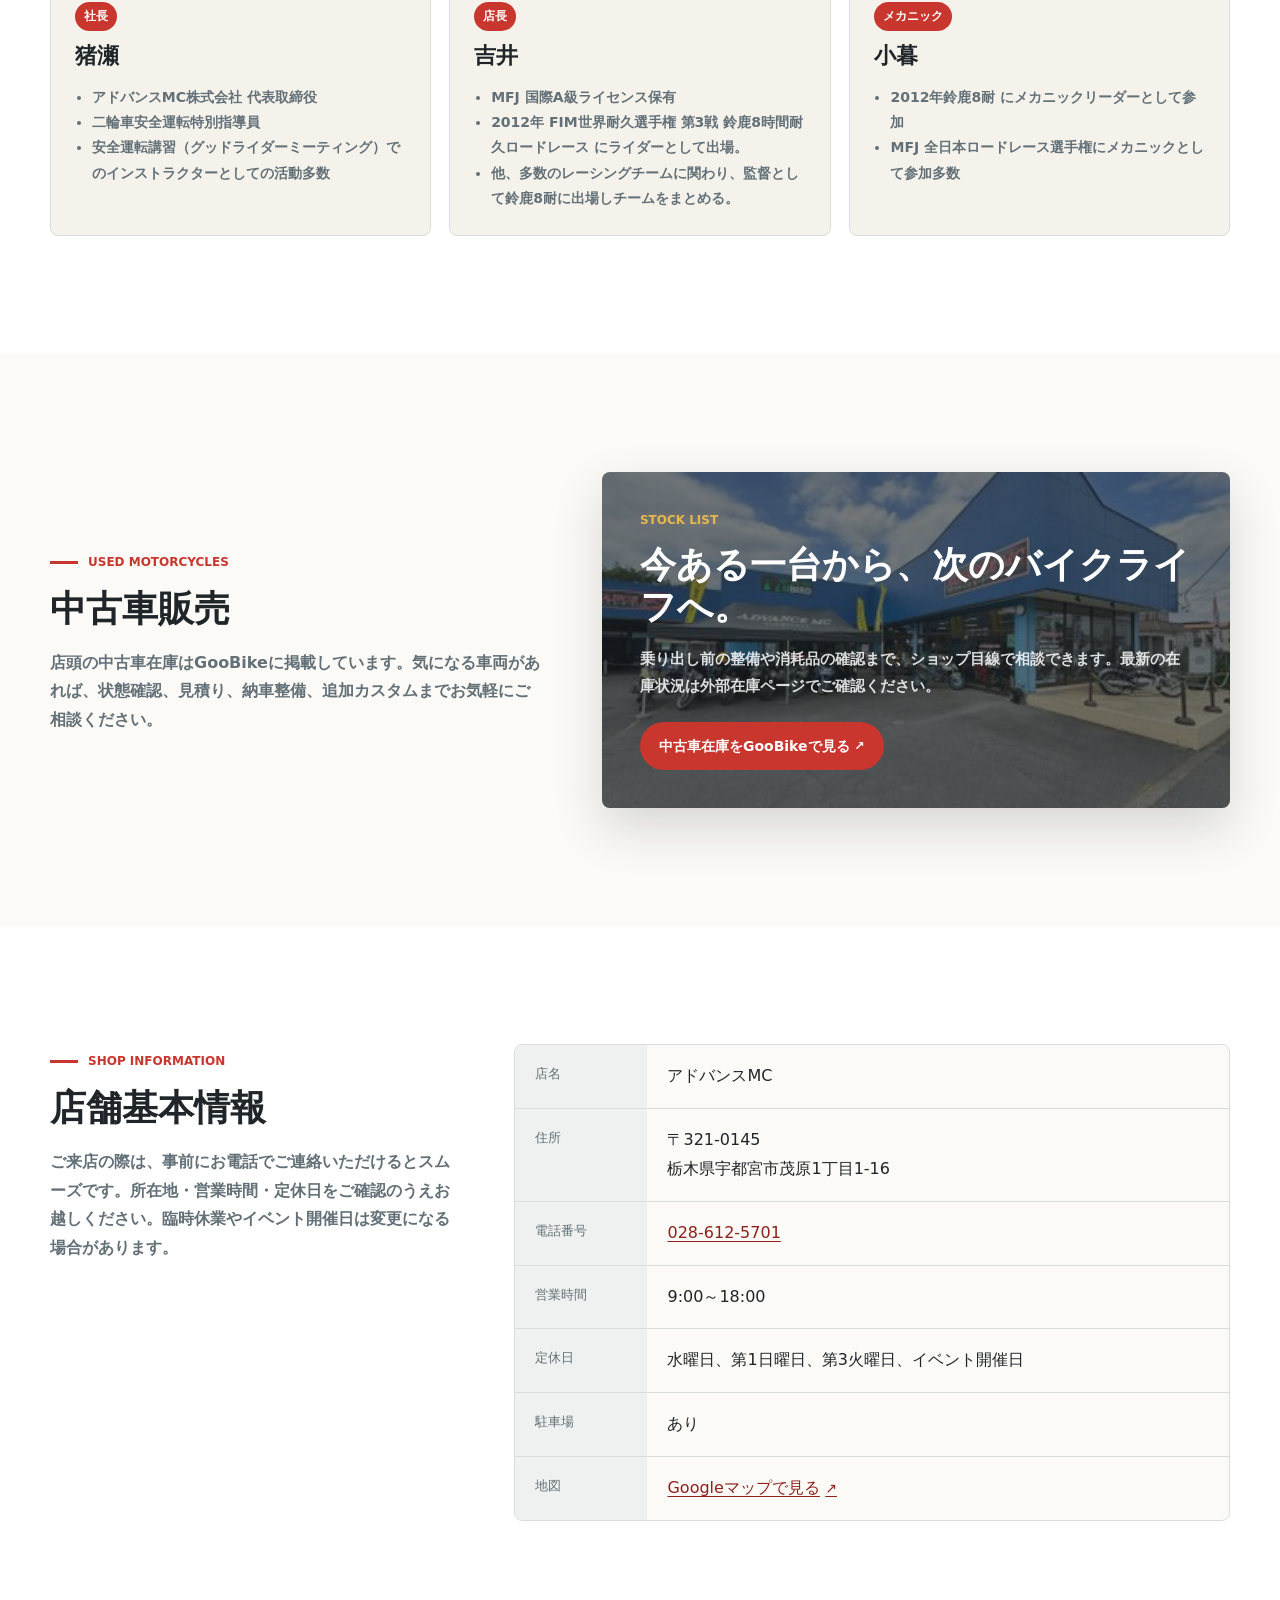
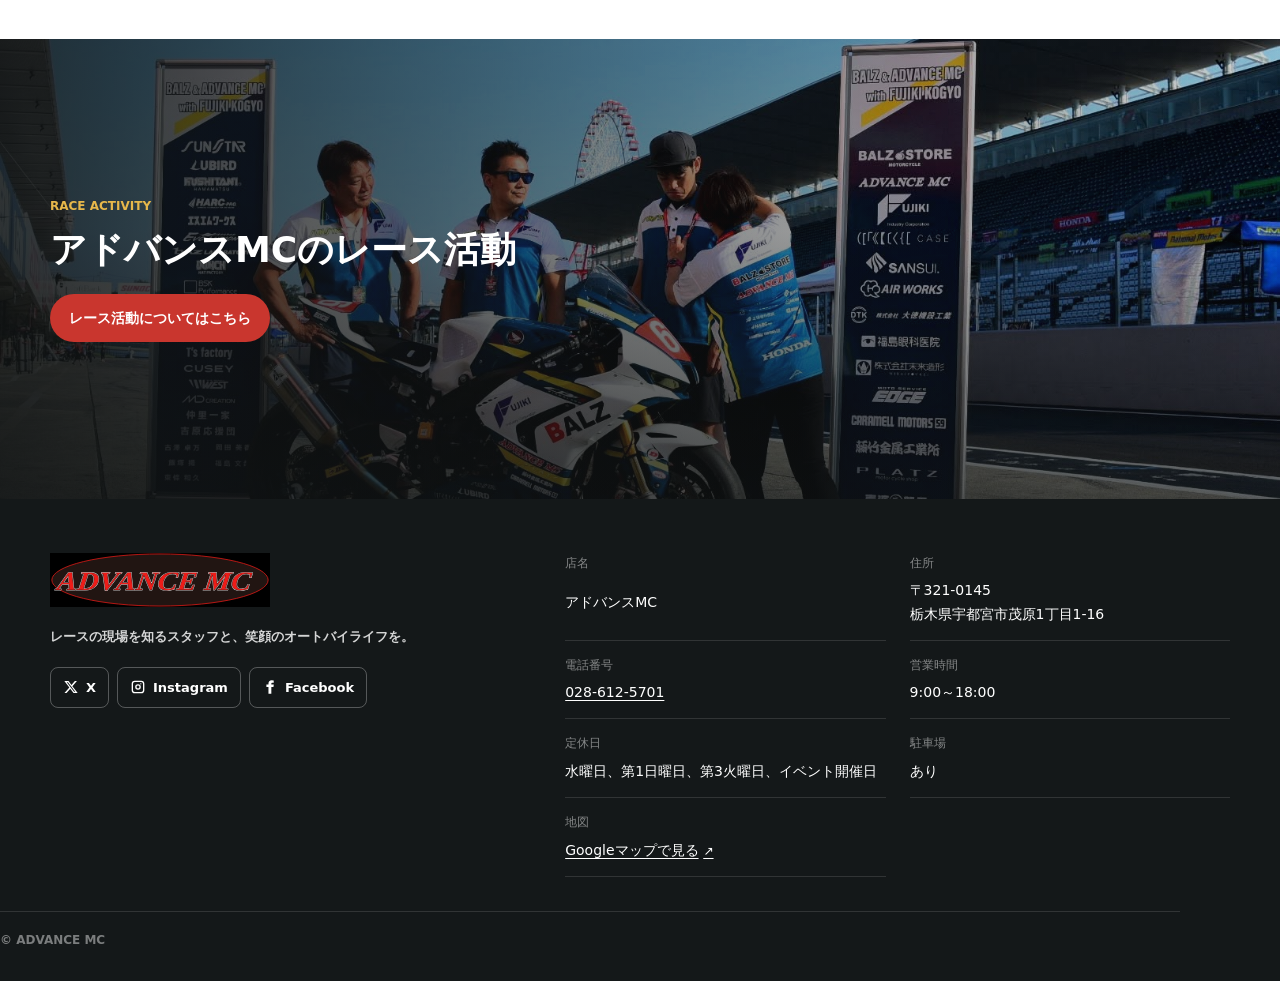
==== commit 81682bdc: "Update Royal Enfield dealer copy" ====
--- a/index.html
+++ b/index.html
@@ -106,7 +106,7 @@
             <div>
               <span class="maker-tag">ROYAL ENFIELD</span>
               <h3>急がない楽しさ</h3>
-              <p>景色、音、鼓動を味わいながら、バイクと付き合う時間を大切にする提案へ。</p>
+              <p>栃木県内唯一のディーラーとして、充実した試乗車とともに一台選びを支えます。</p>
               <a class="button maker-link" href="royal-enfield.html">詳しくはこちら</a>
             </div>
           </article>
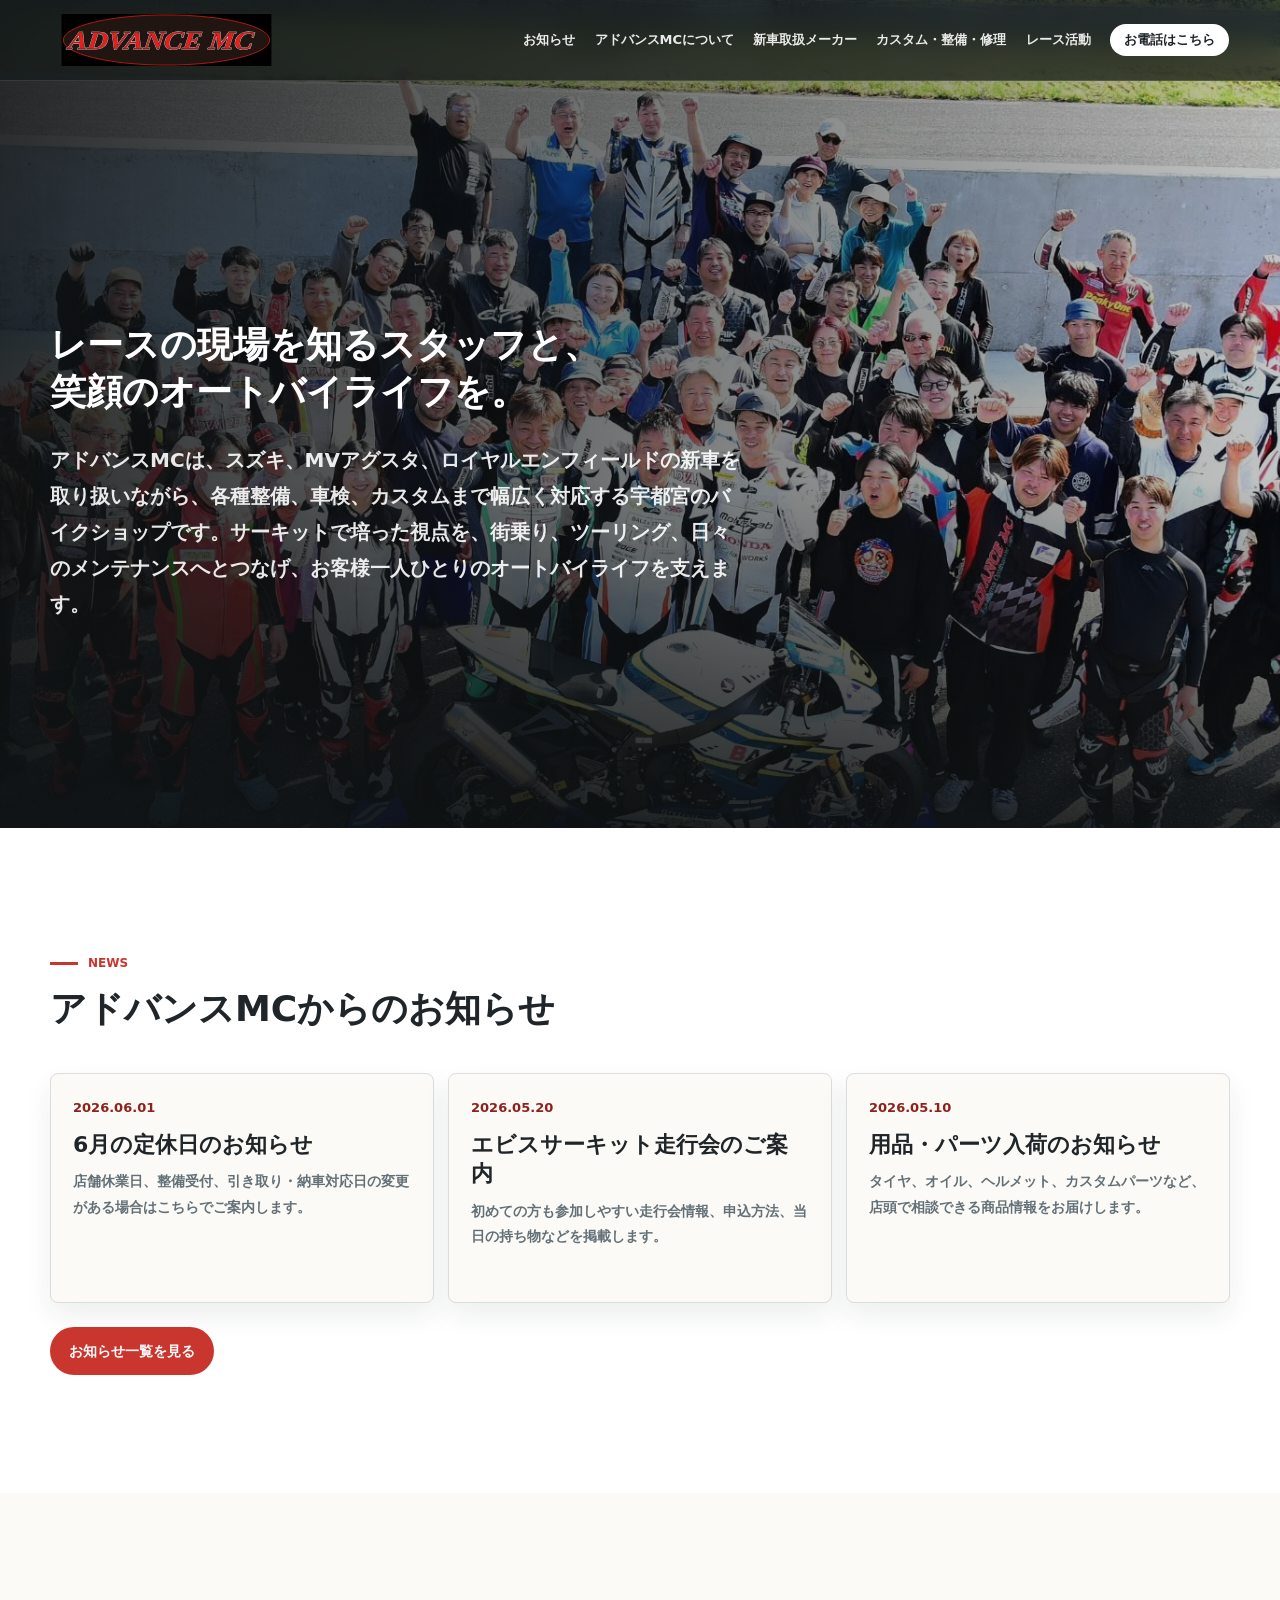
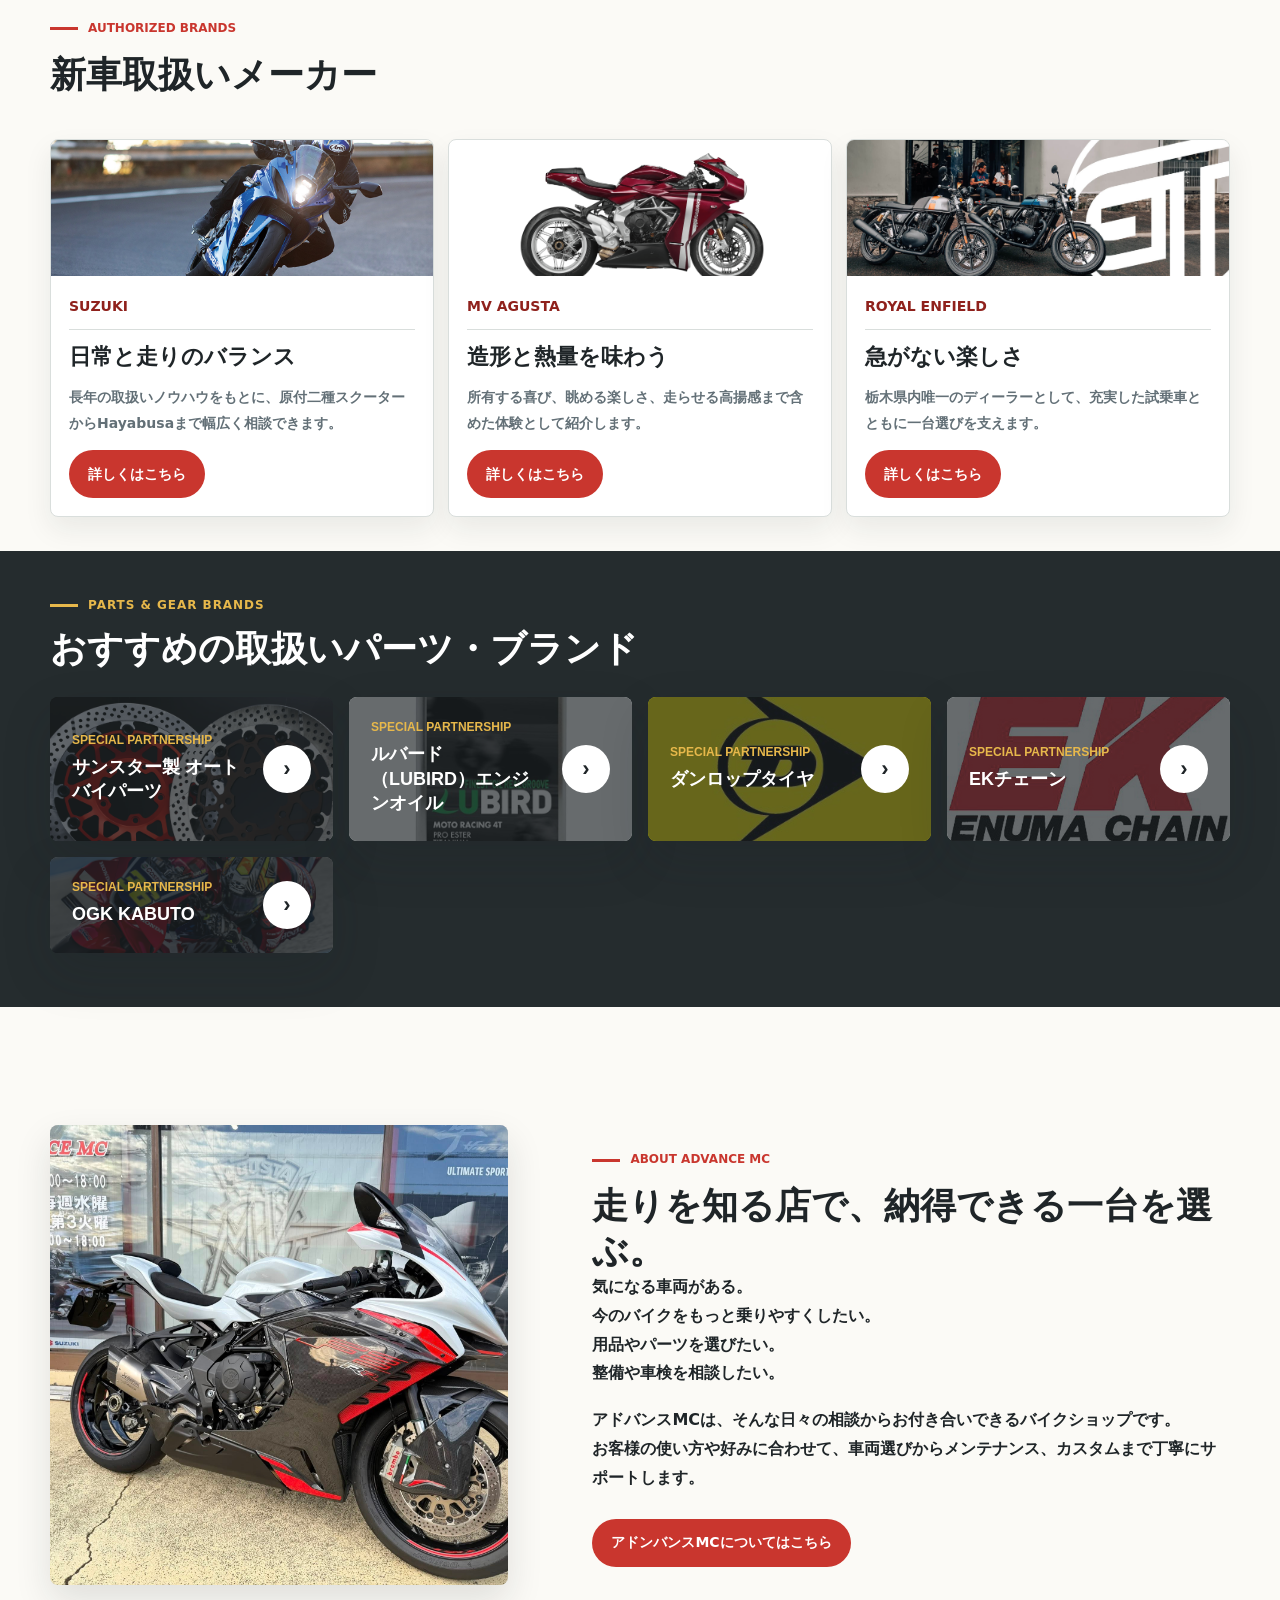
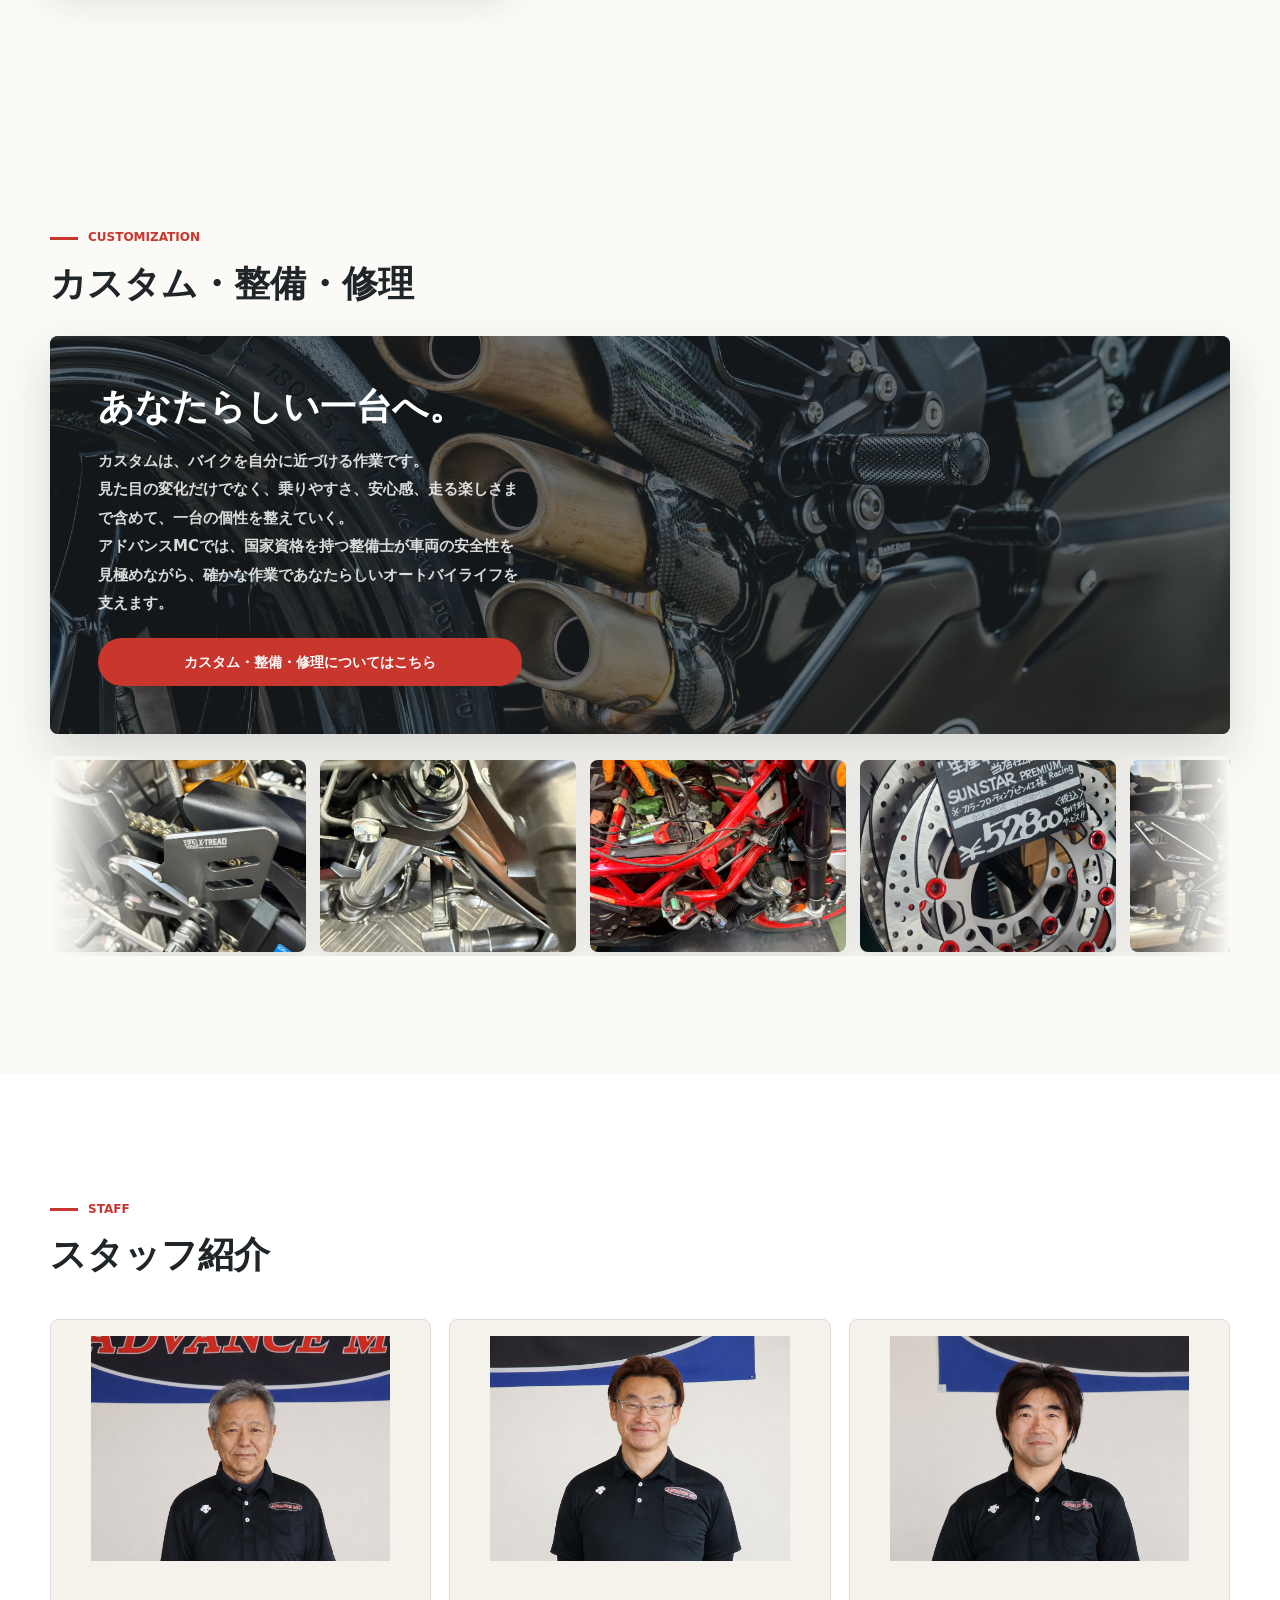
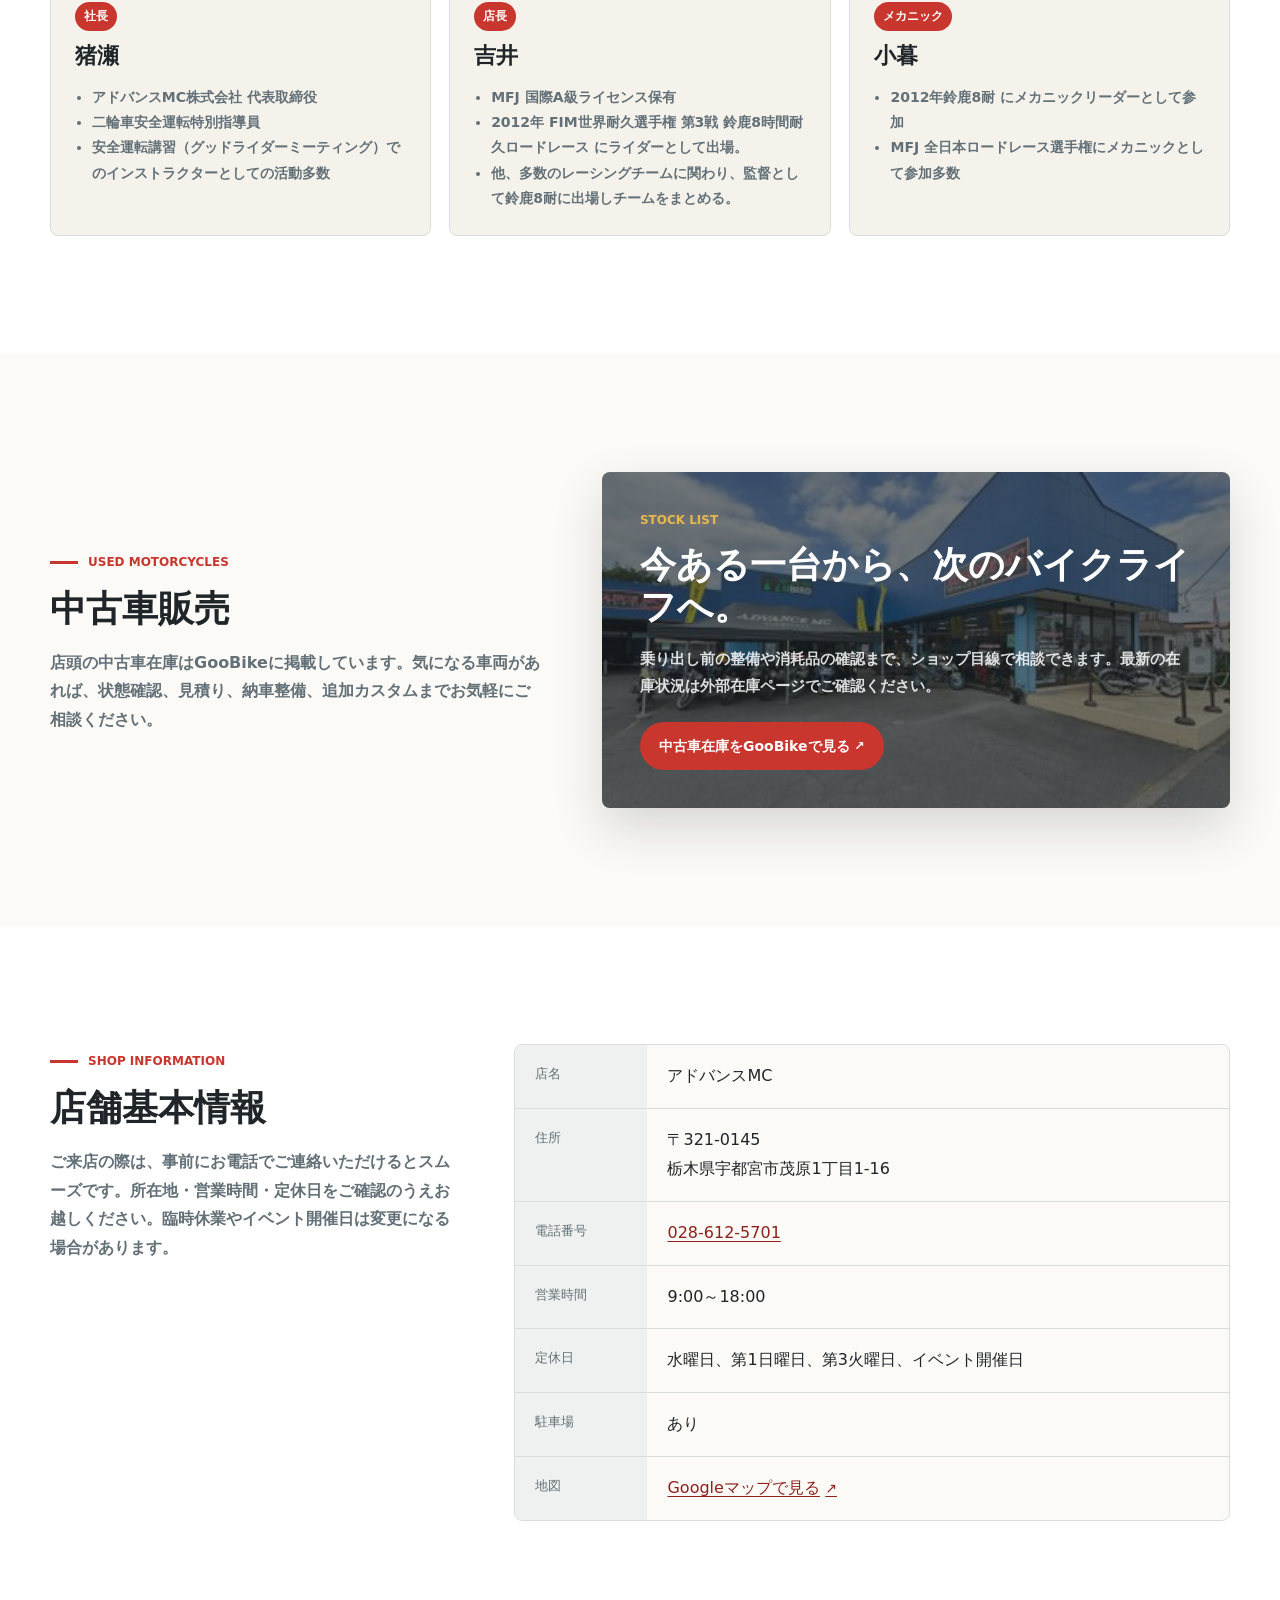
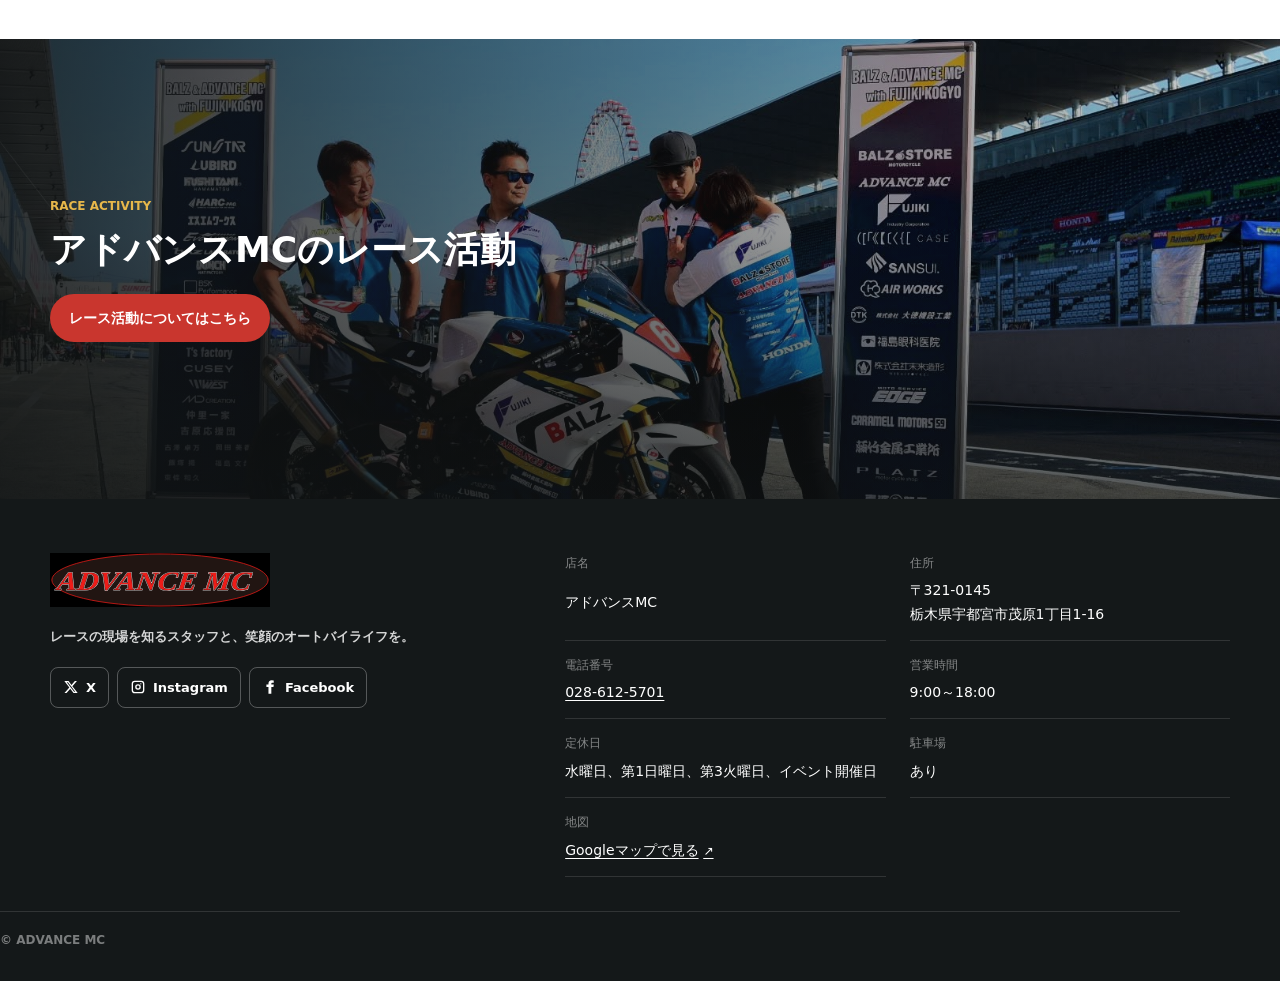
==== commit 3864912c: "Update Suzuki brand copy" ====
--- a/index.html
+++ b/index.html
@@ -88,7 +88,7 @@
             <div>
               <span class="maker-tag">SUZUKI</span>
               <h3>日常と走りのバランス</h3>
-              <p>街乗りからツーリング、スポーツ走行まで、長く楽しめる一台選びを支えます。</p>
+              <p>長年の取扱いノウハウをもとに、原付二種スクーターからHayabusaまで幅広く相談できます。</p>
               <a class="button maker-link" href="suzuki.html">詳しくはこちら</a>
             </div>
           </article>
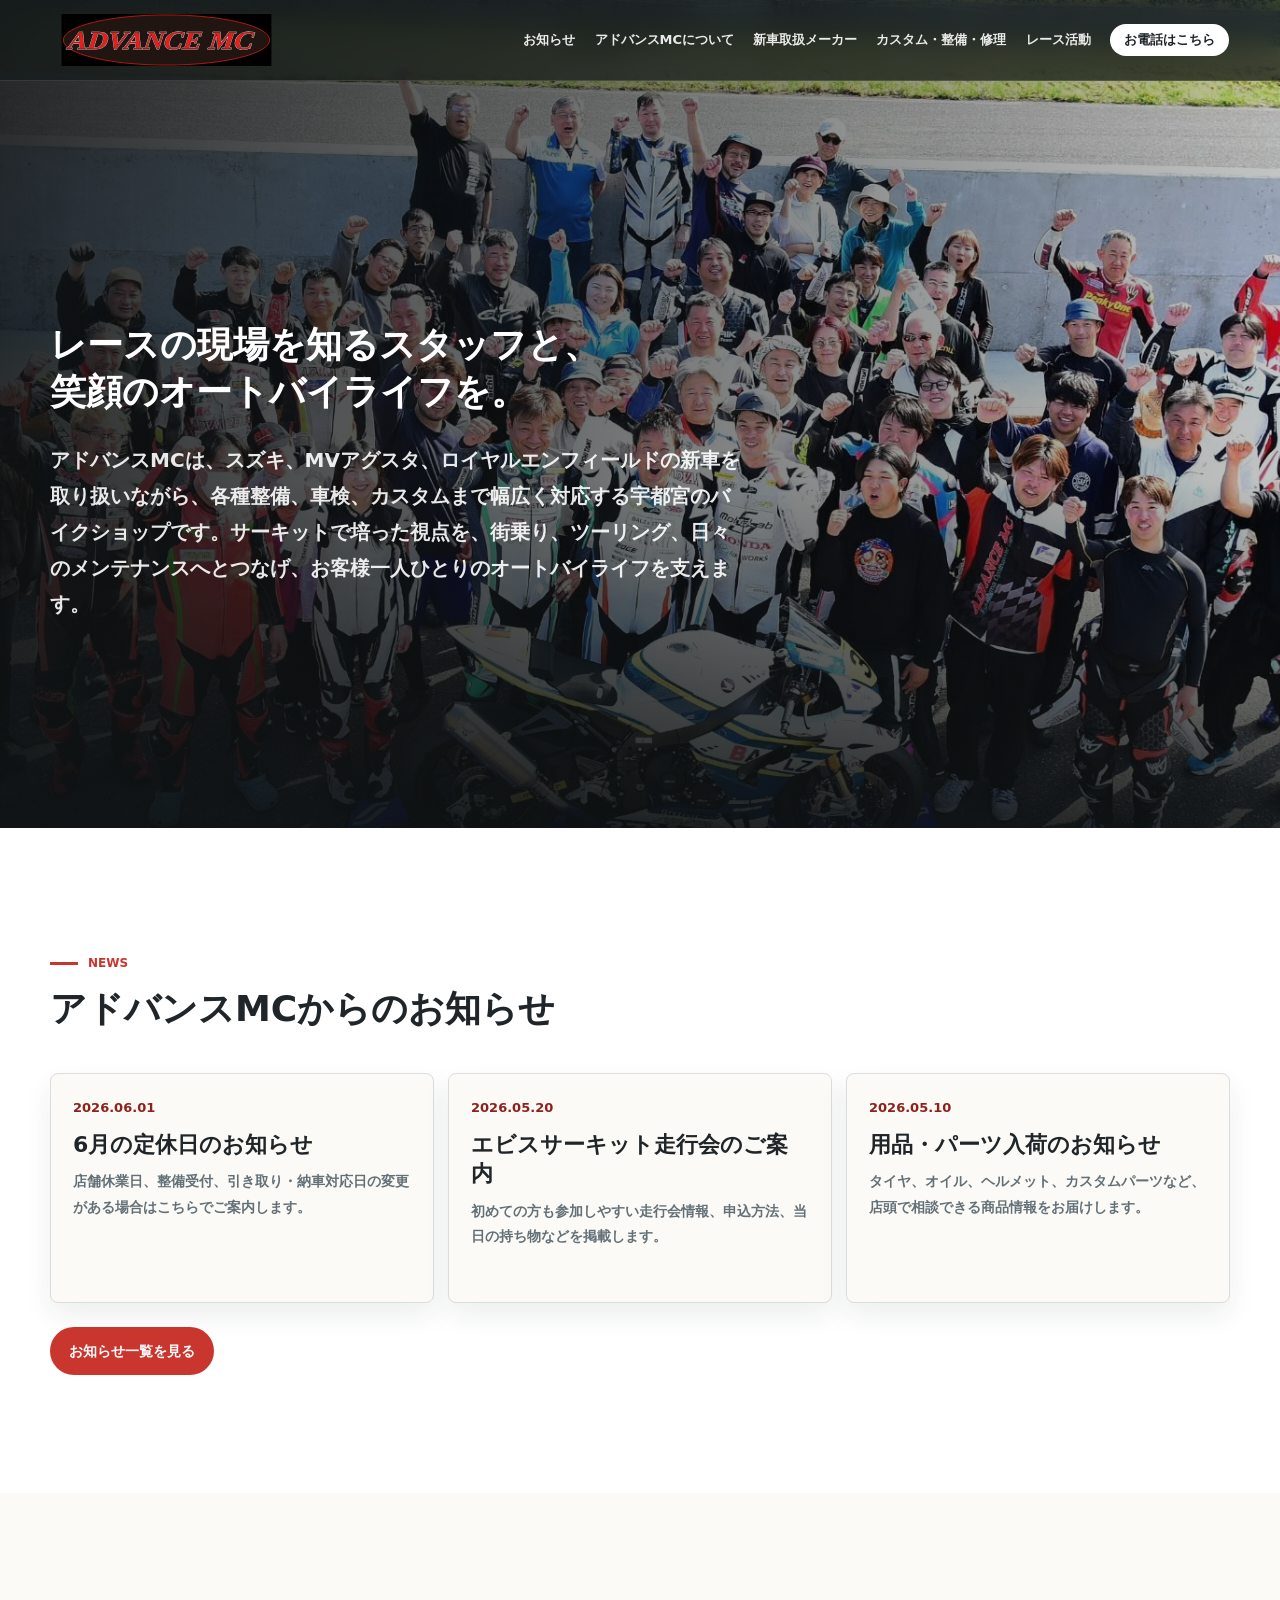
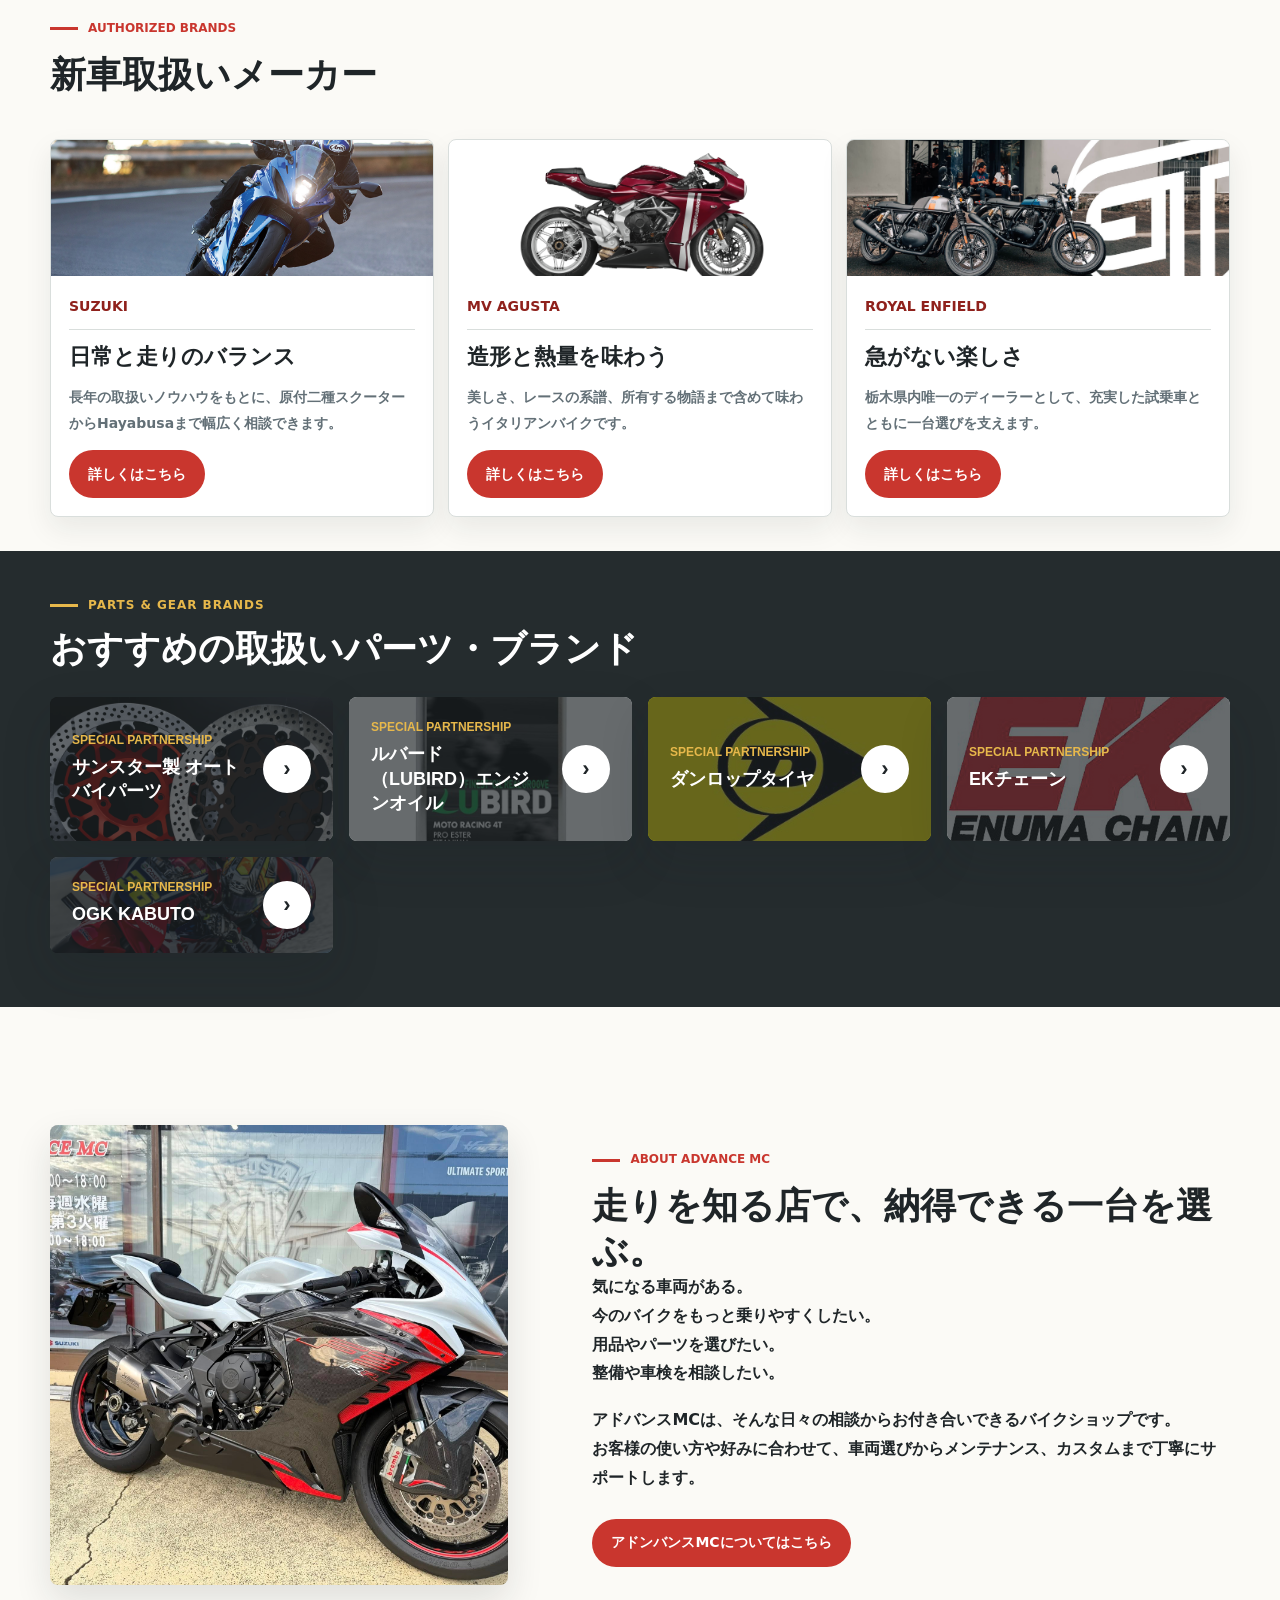
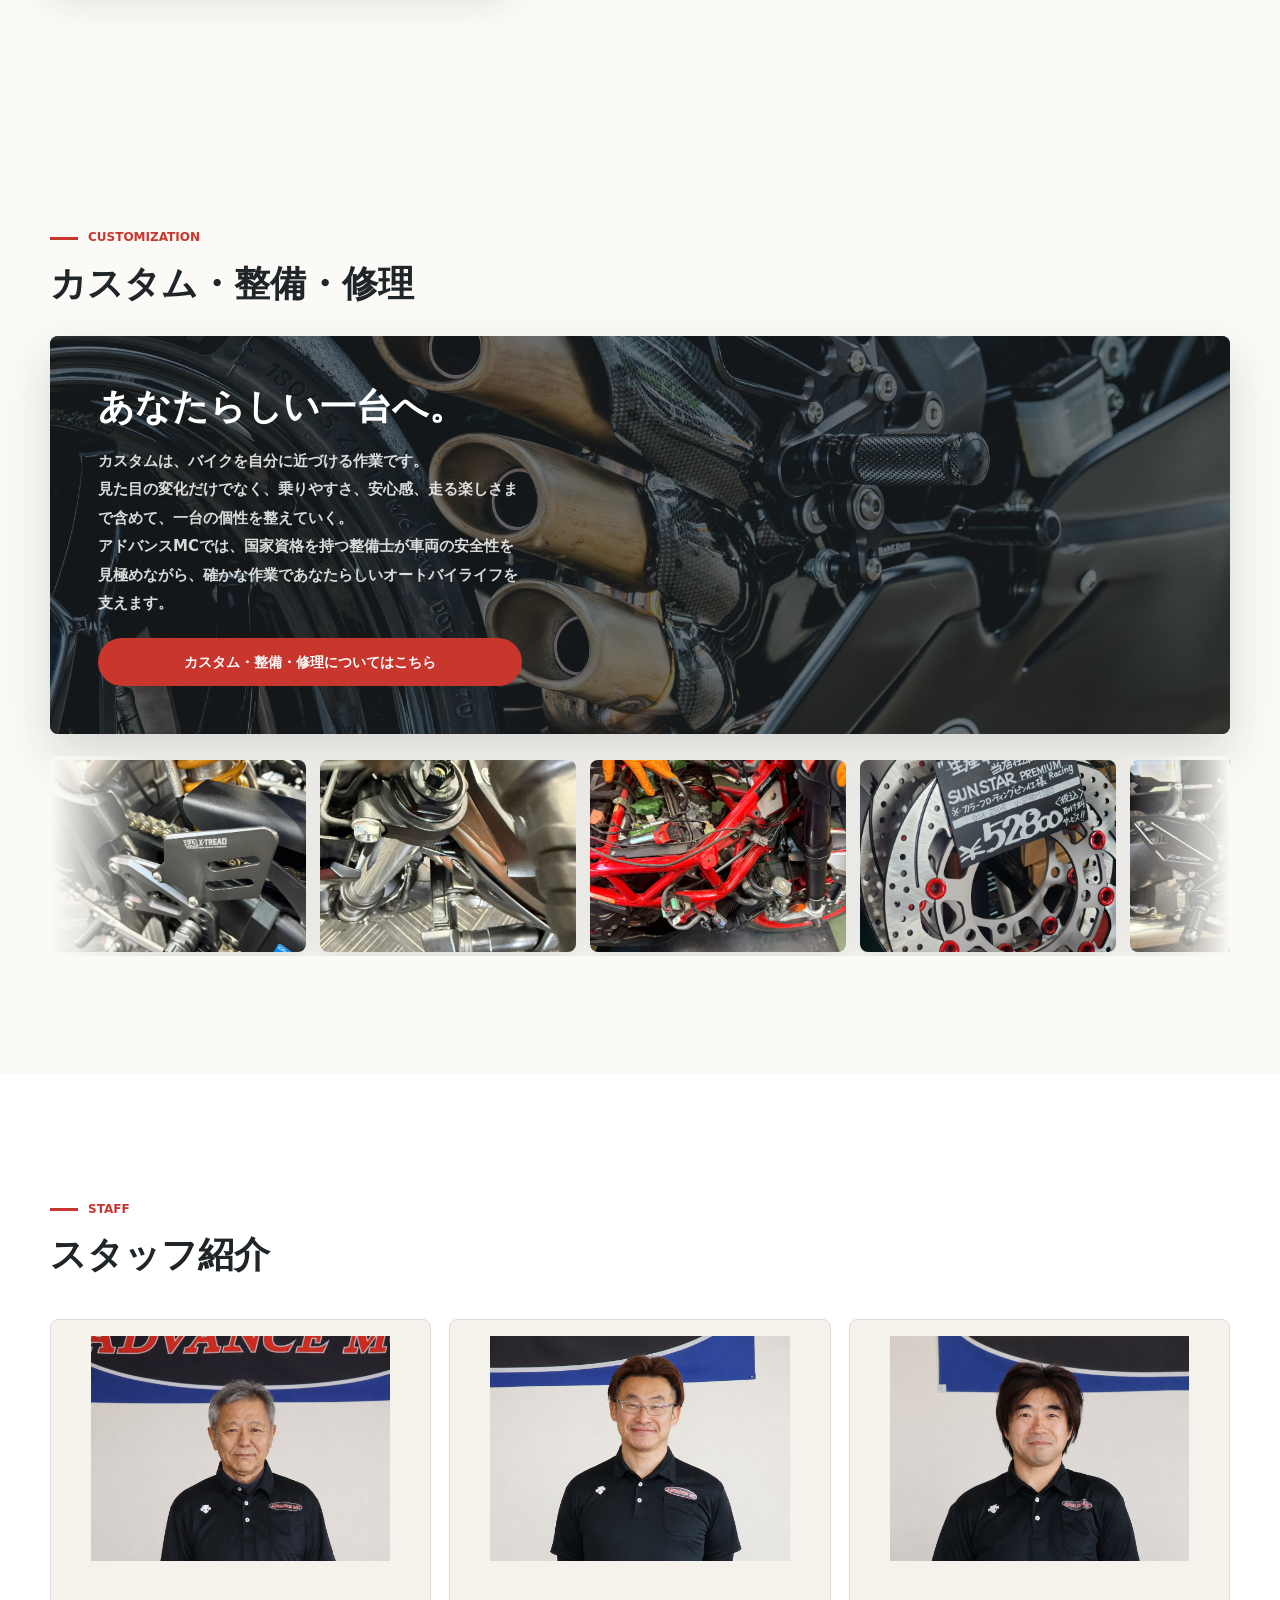
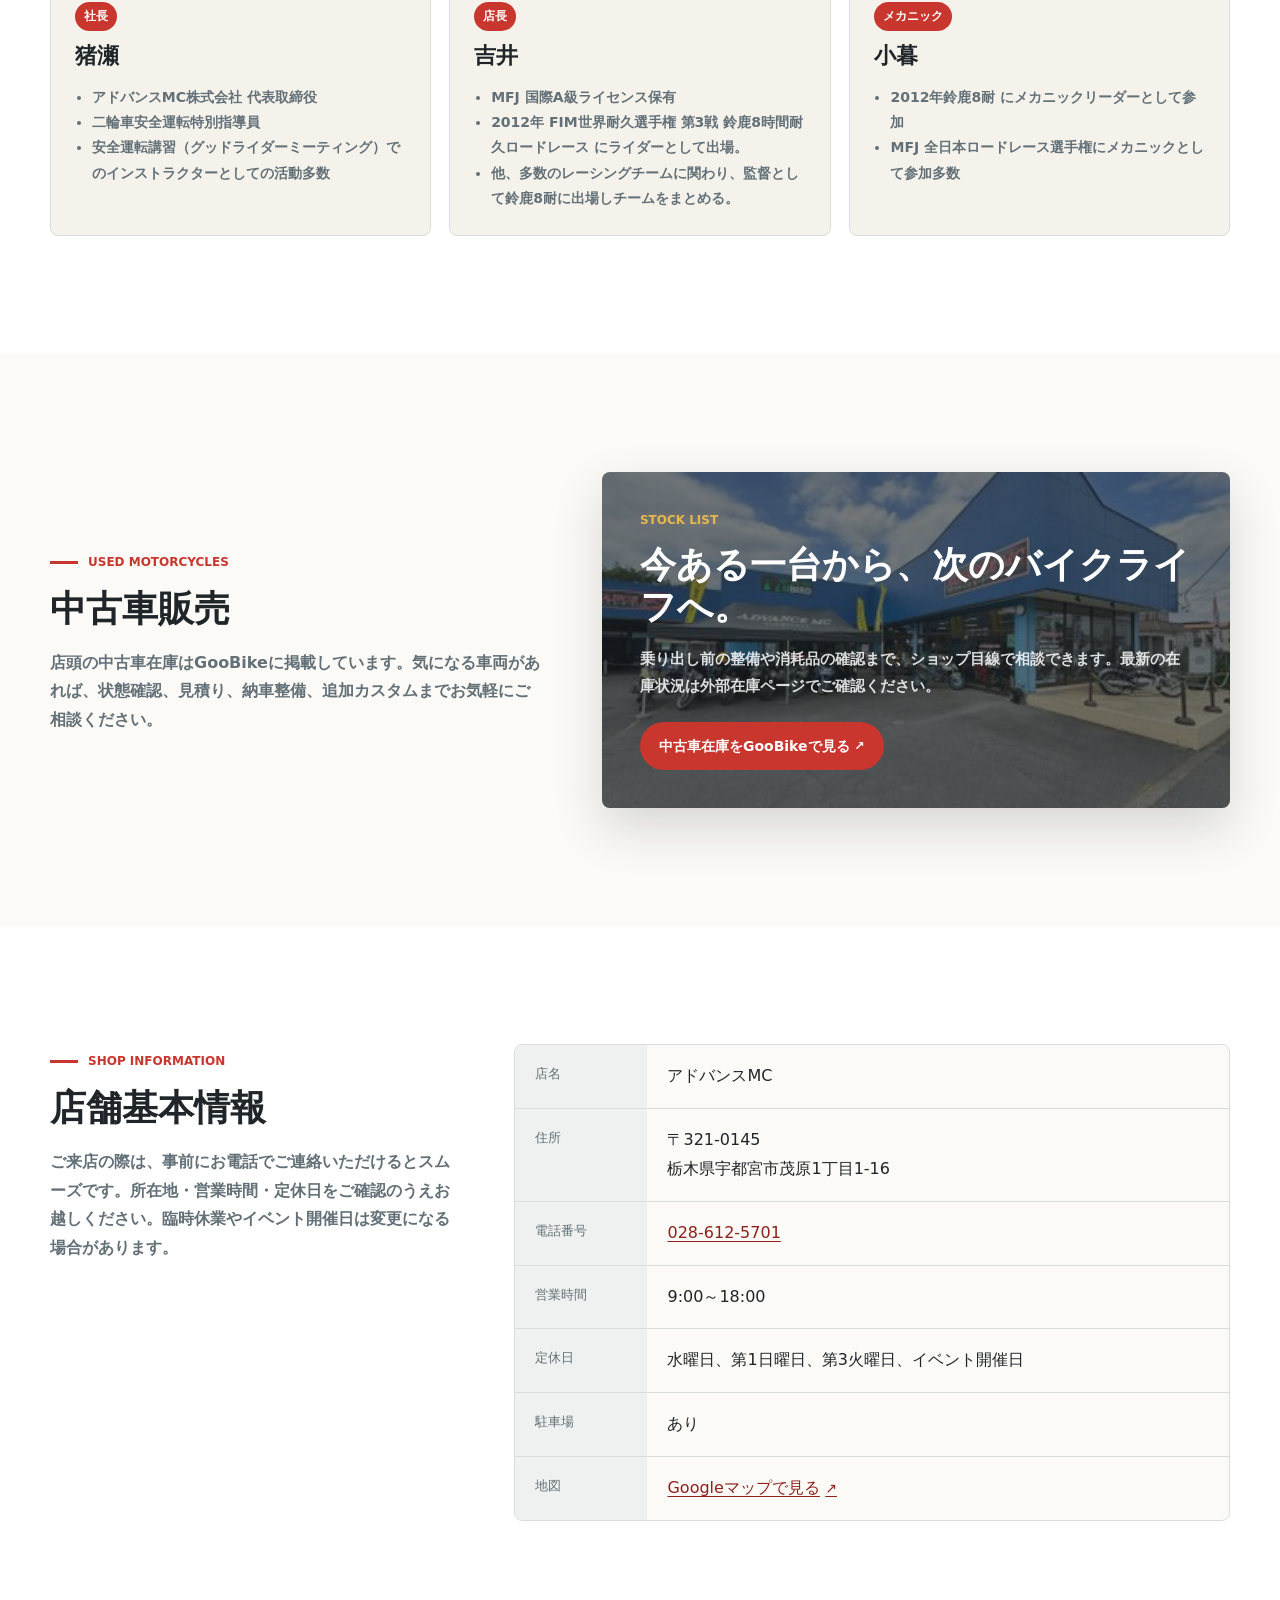
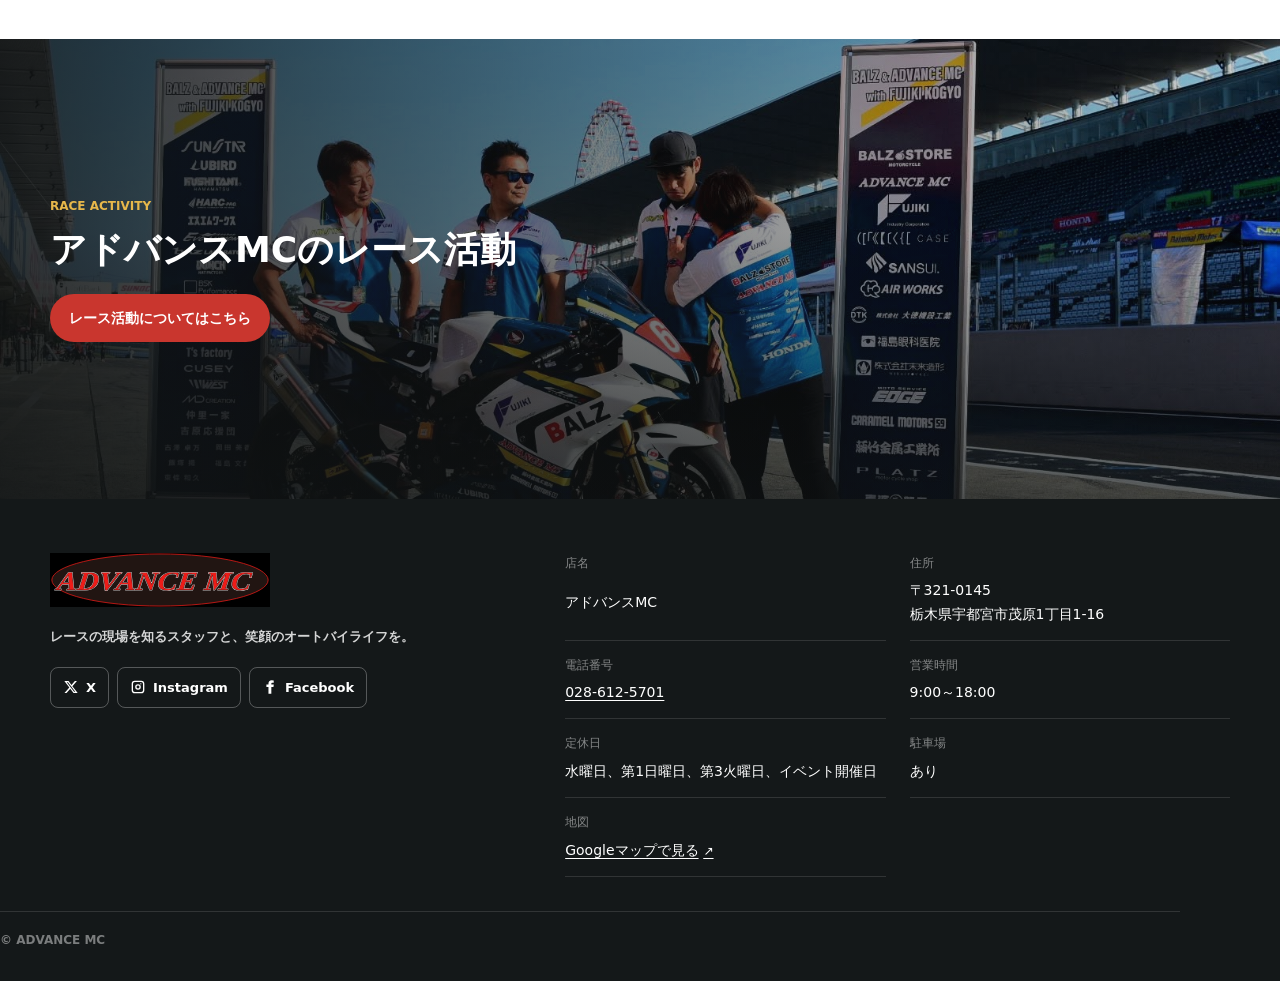
==== commit 32db25c8: "Update MV Agusta brand story copy" ====
--- a/index.html
+++ b/index.html
@@ -97,7 +97,7 @@
             <div>
               <span class="maker-tag">MV AGUSTA</span>
               <h3>造形と熱量を味わう</h3>
-              <p>所有する喜び、眺める楽しさ、走らせる高揚感まで含めた体験として紹介します。</p>
+              <p>美しさ、レースの系譜、所有する物語まで含めて味わうイタリアンバイクです。</p>
               <a class="button maker-link" href="mv-agusta.html">詳しくはこちら</a>
             </div>
           </article>
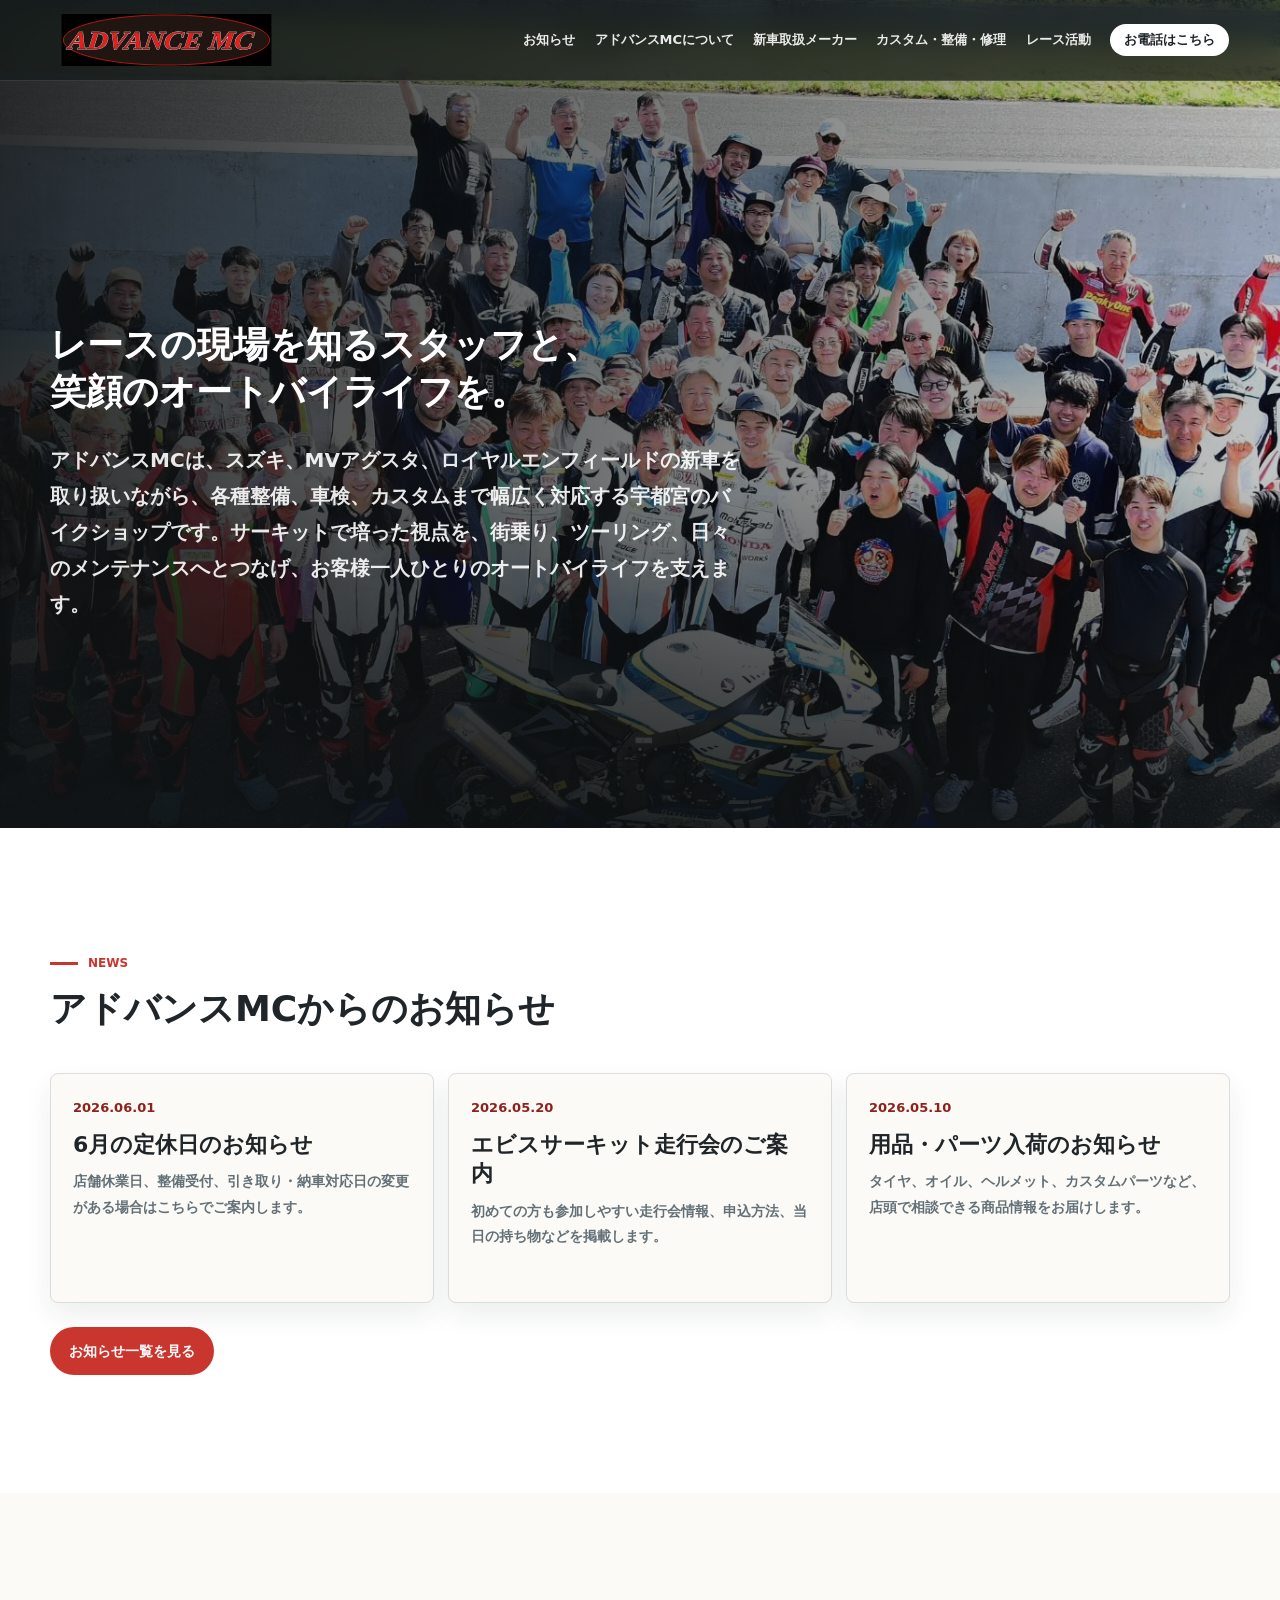
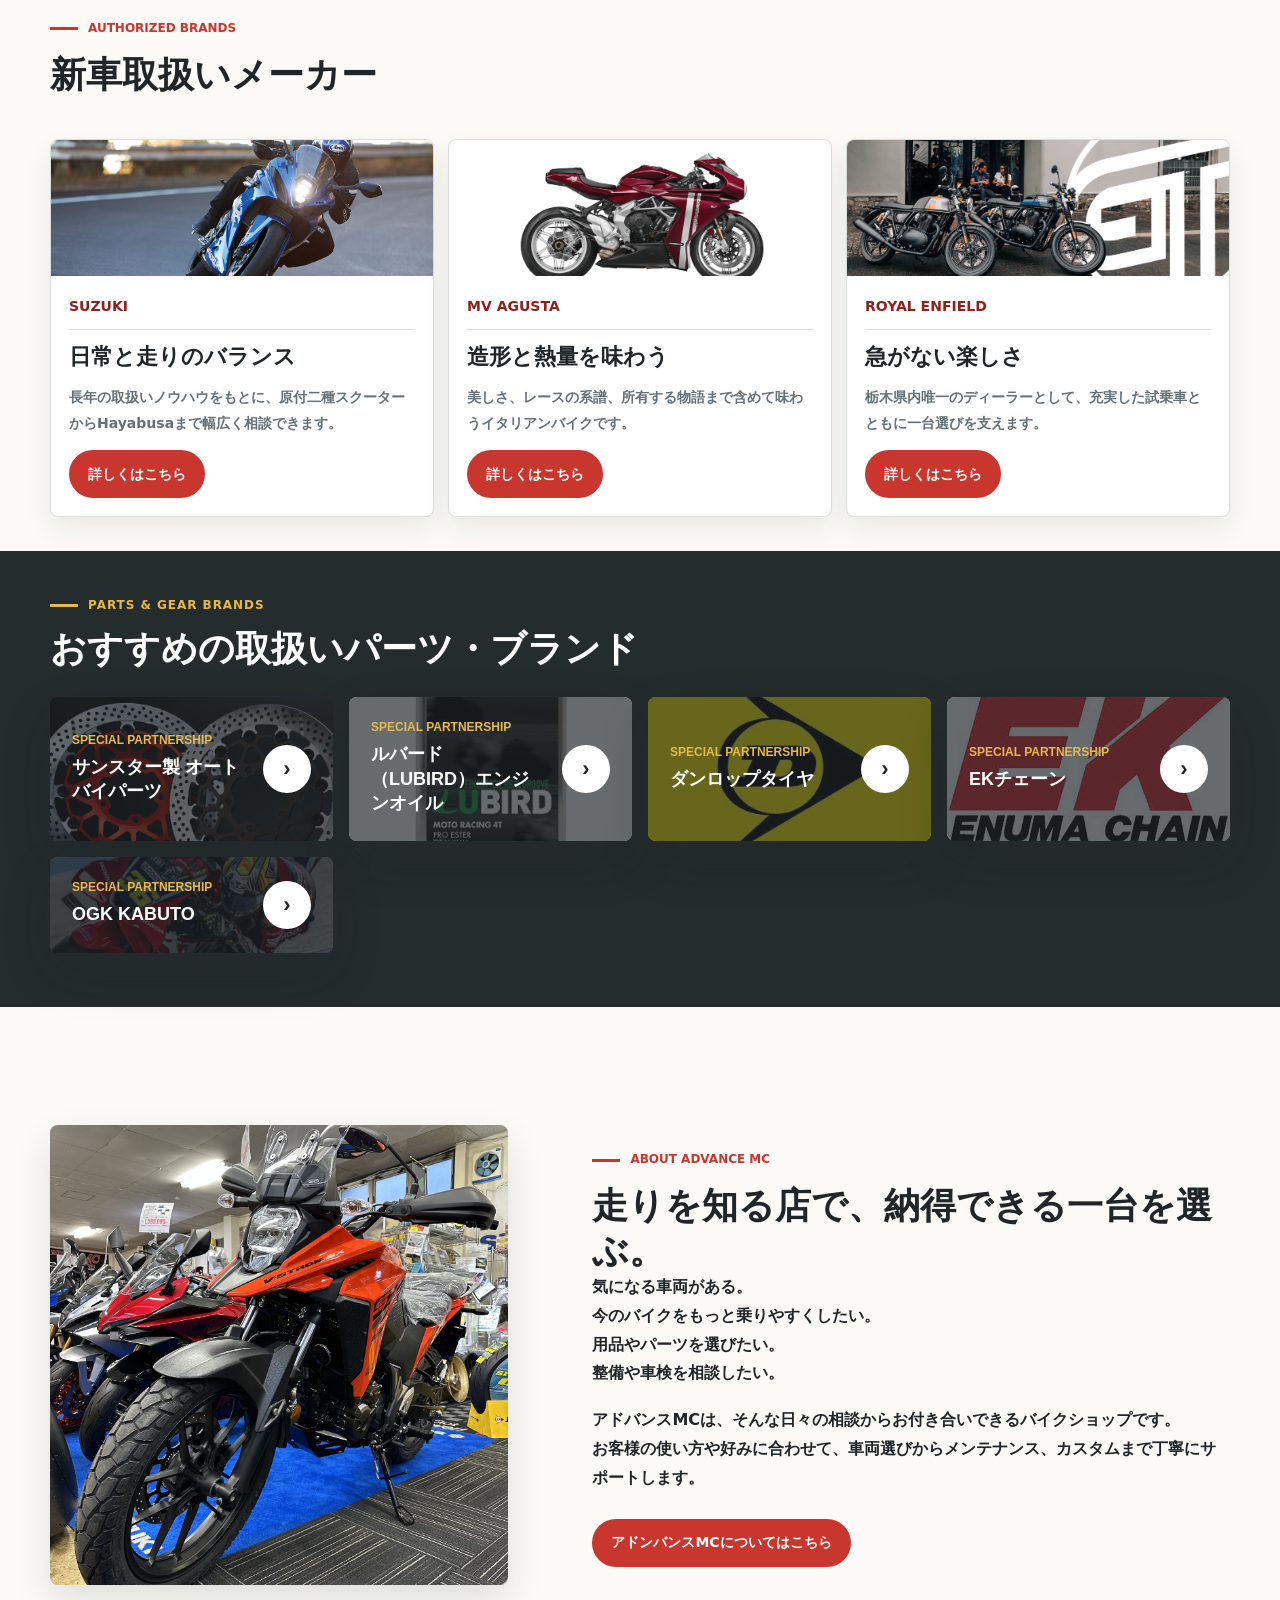
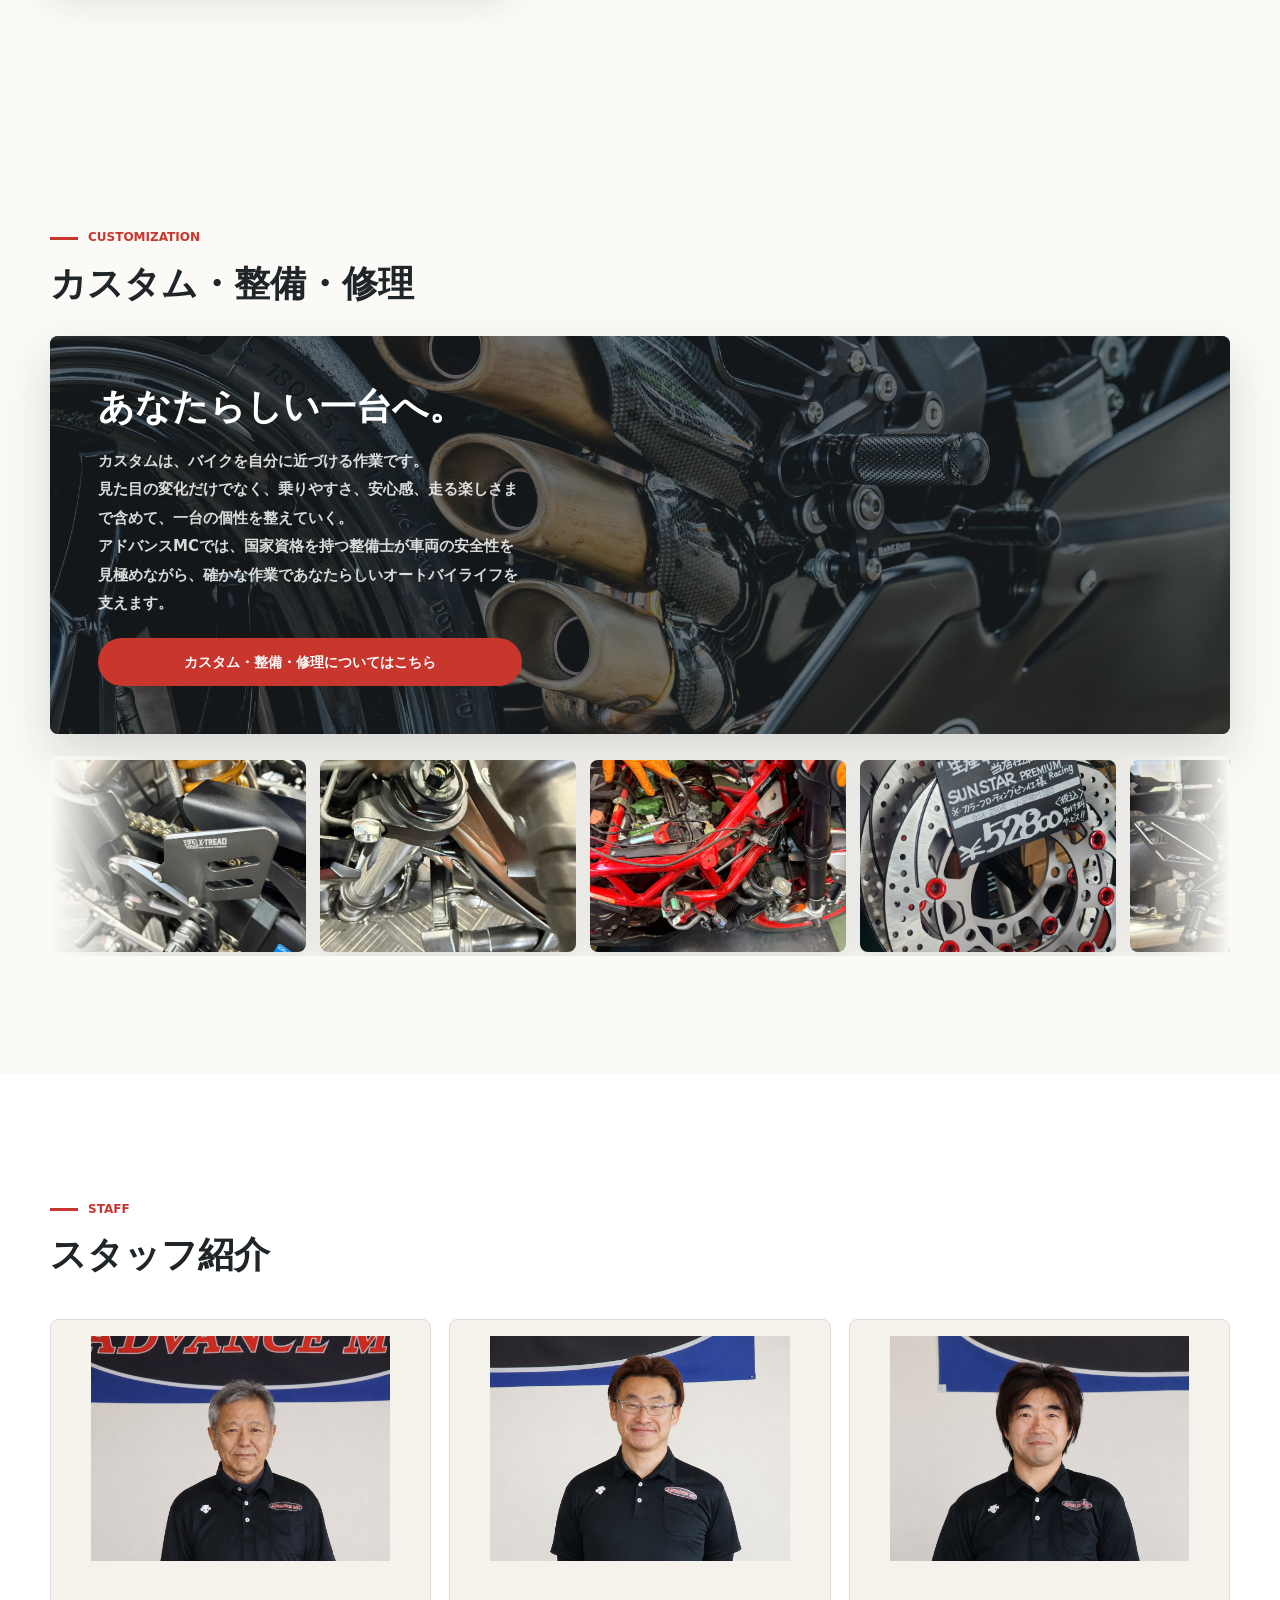
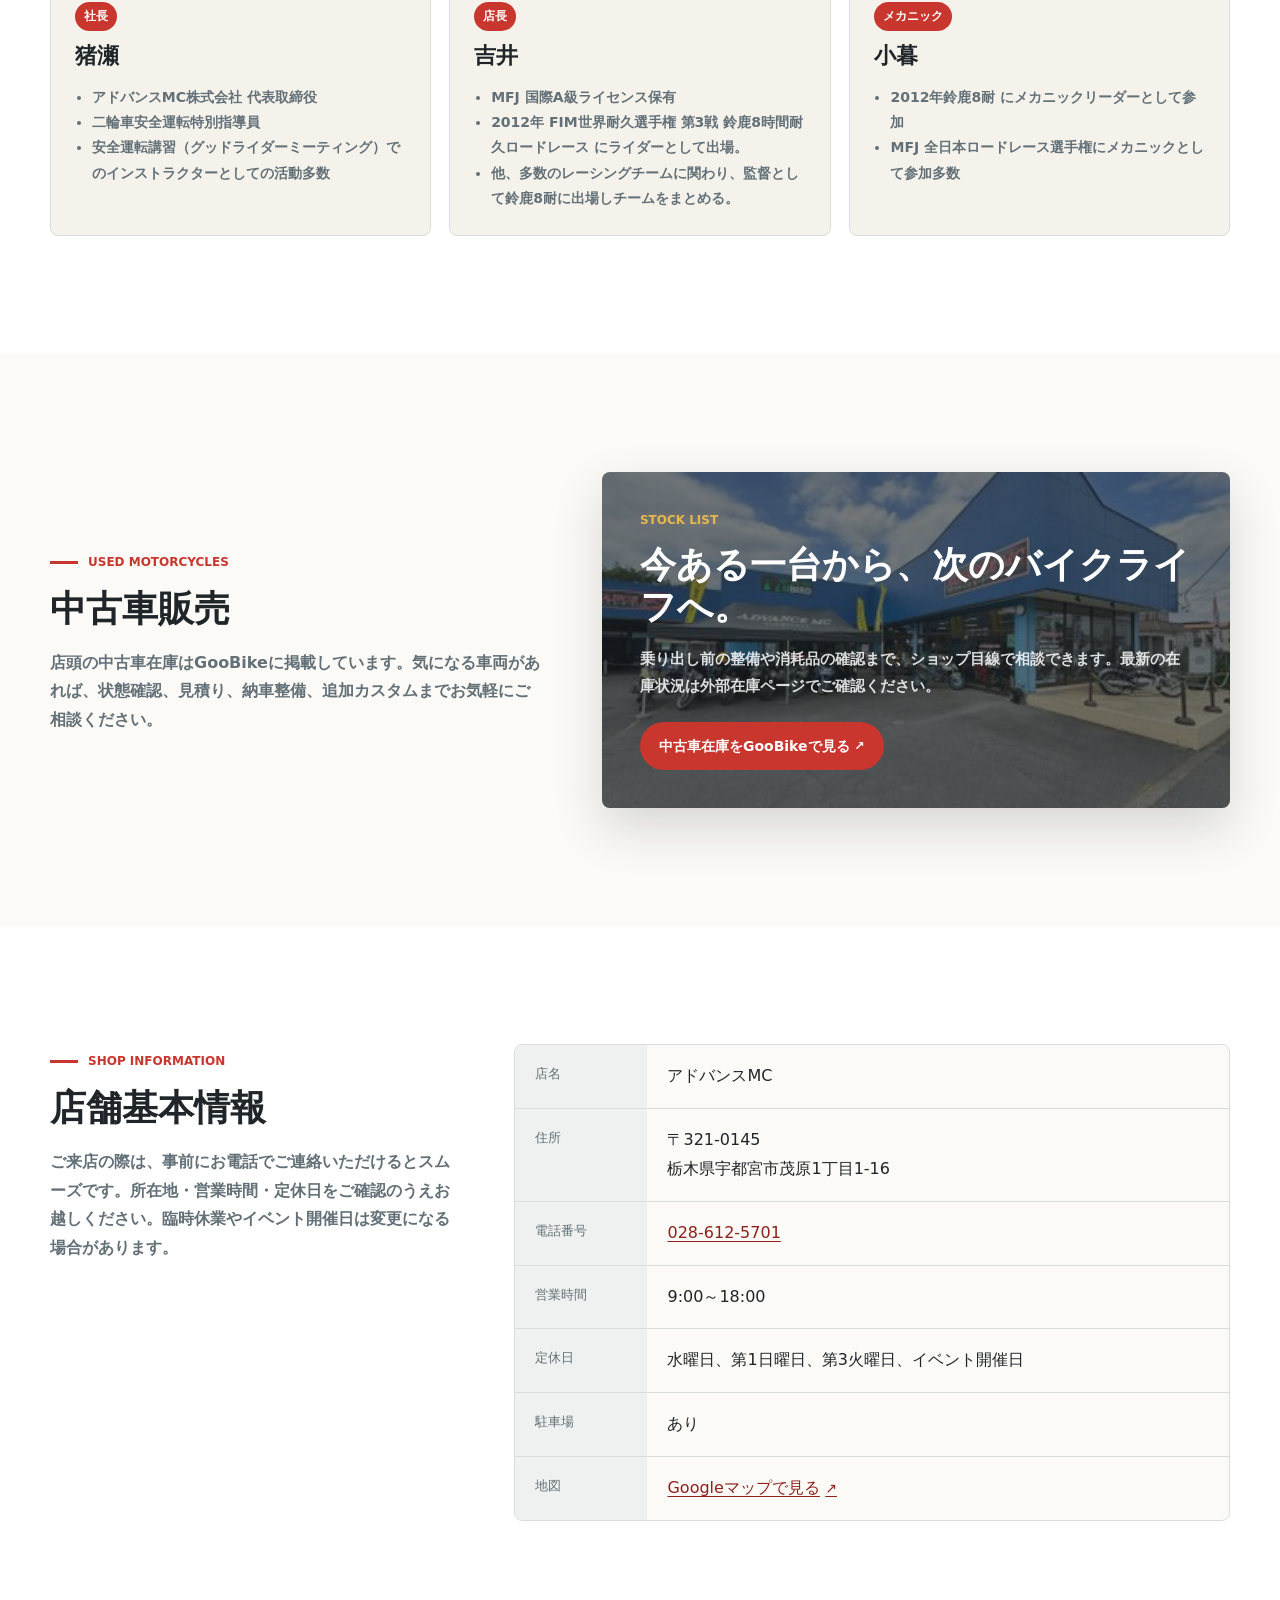
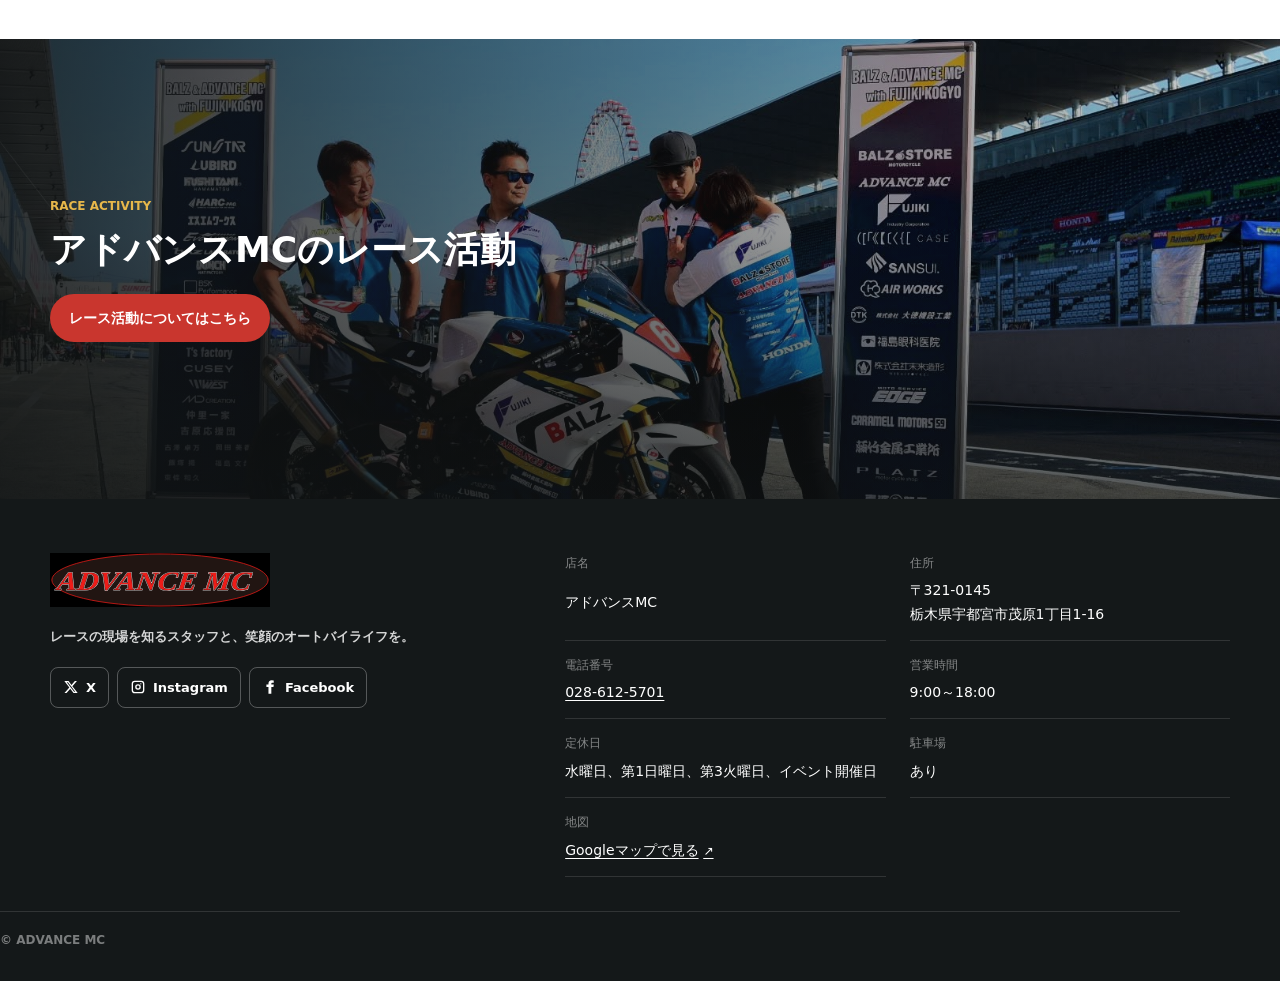
==== commit 05ba5dbf: "Update about image and race story" ====
--- a/index.html
+++ b/index.html
@@ -215,7 +215,7 @@
       <div class="wrap story-grid">
         <div class="photo-stack" aria-label="店舗とスタッフの写真イメージ">
           <figure class="photo photo-large">
-            <img src="assets/hero-slide-5.jpg" alt="アドバンスMCの店舗とオートバイ">
+            <img src="assets/about-bike-selection.jpg" alt="店内に並ぶアドバンスMC取扱いバイク">
           </figure>
         </div>
         <div class="story-body">
